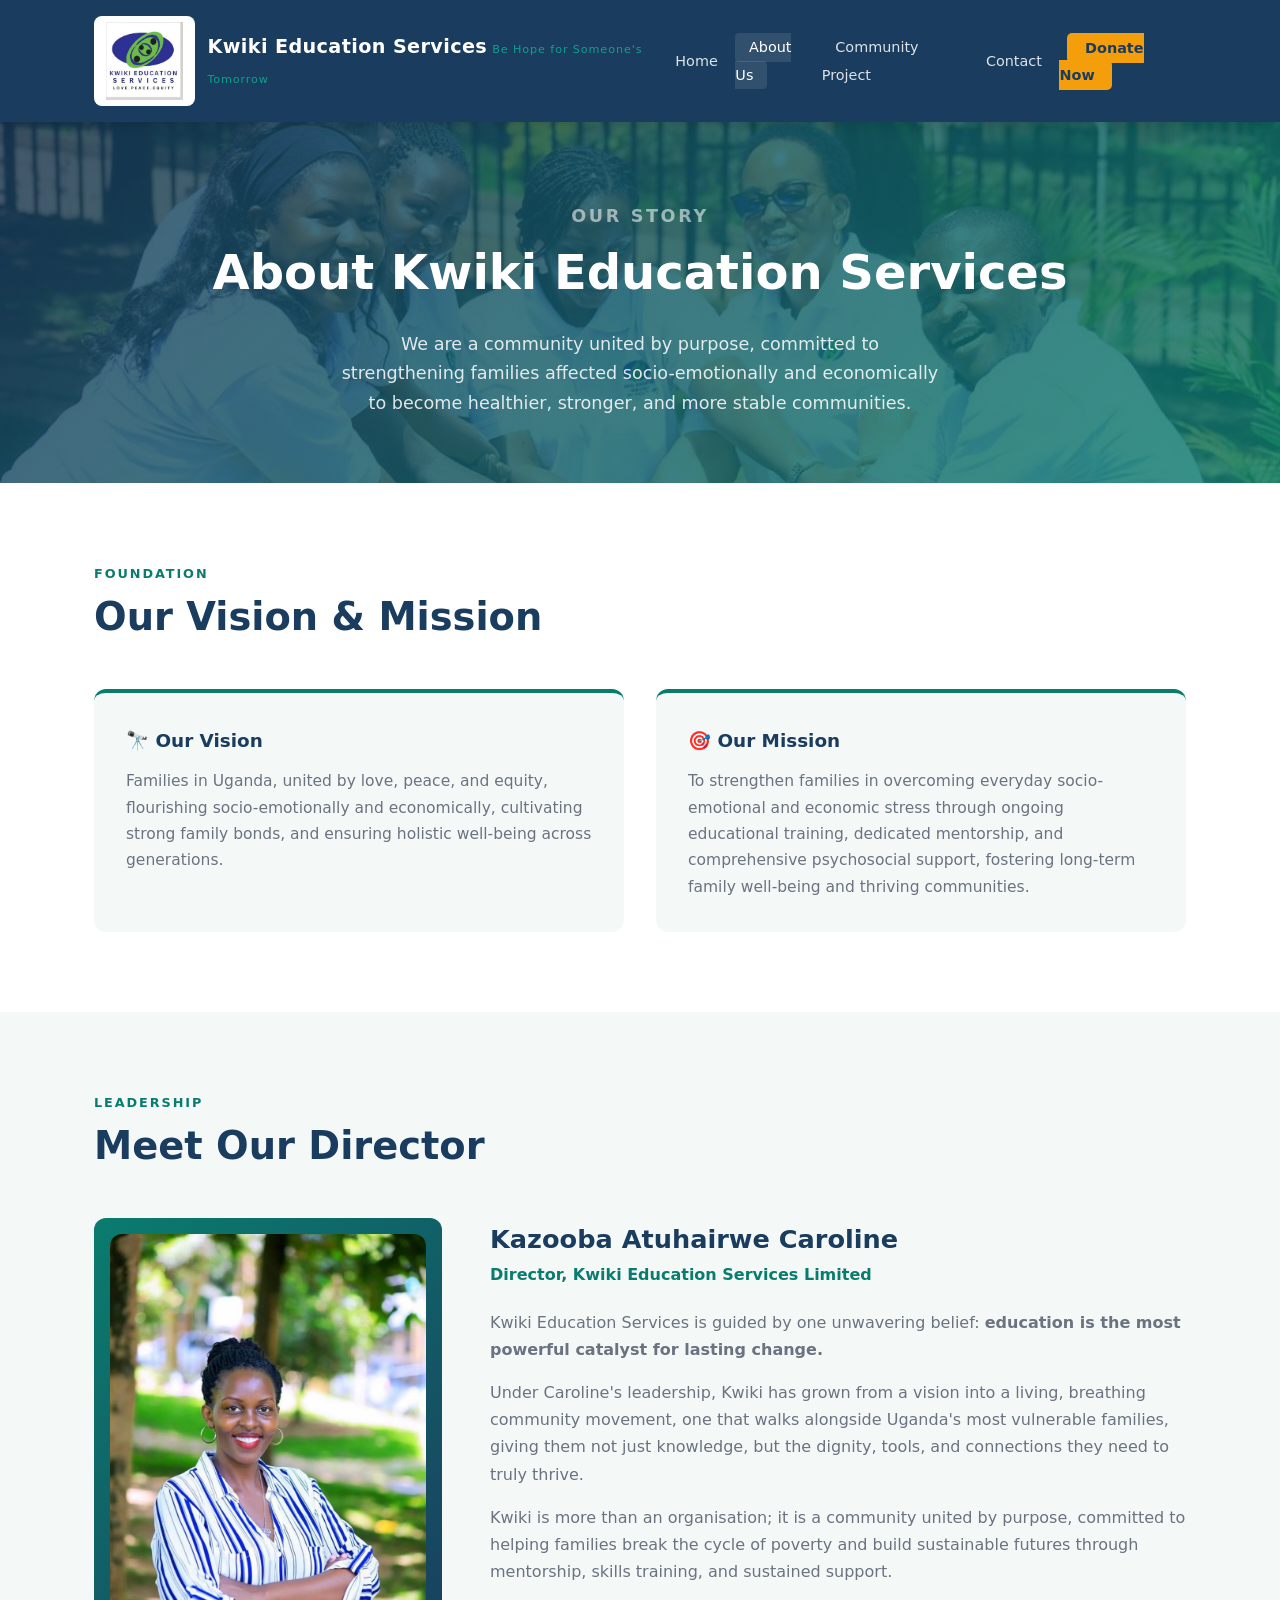
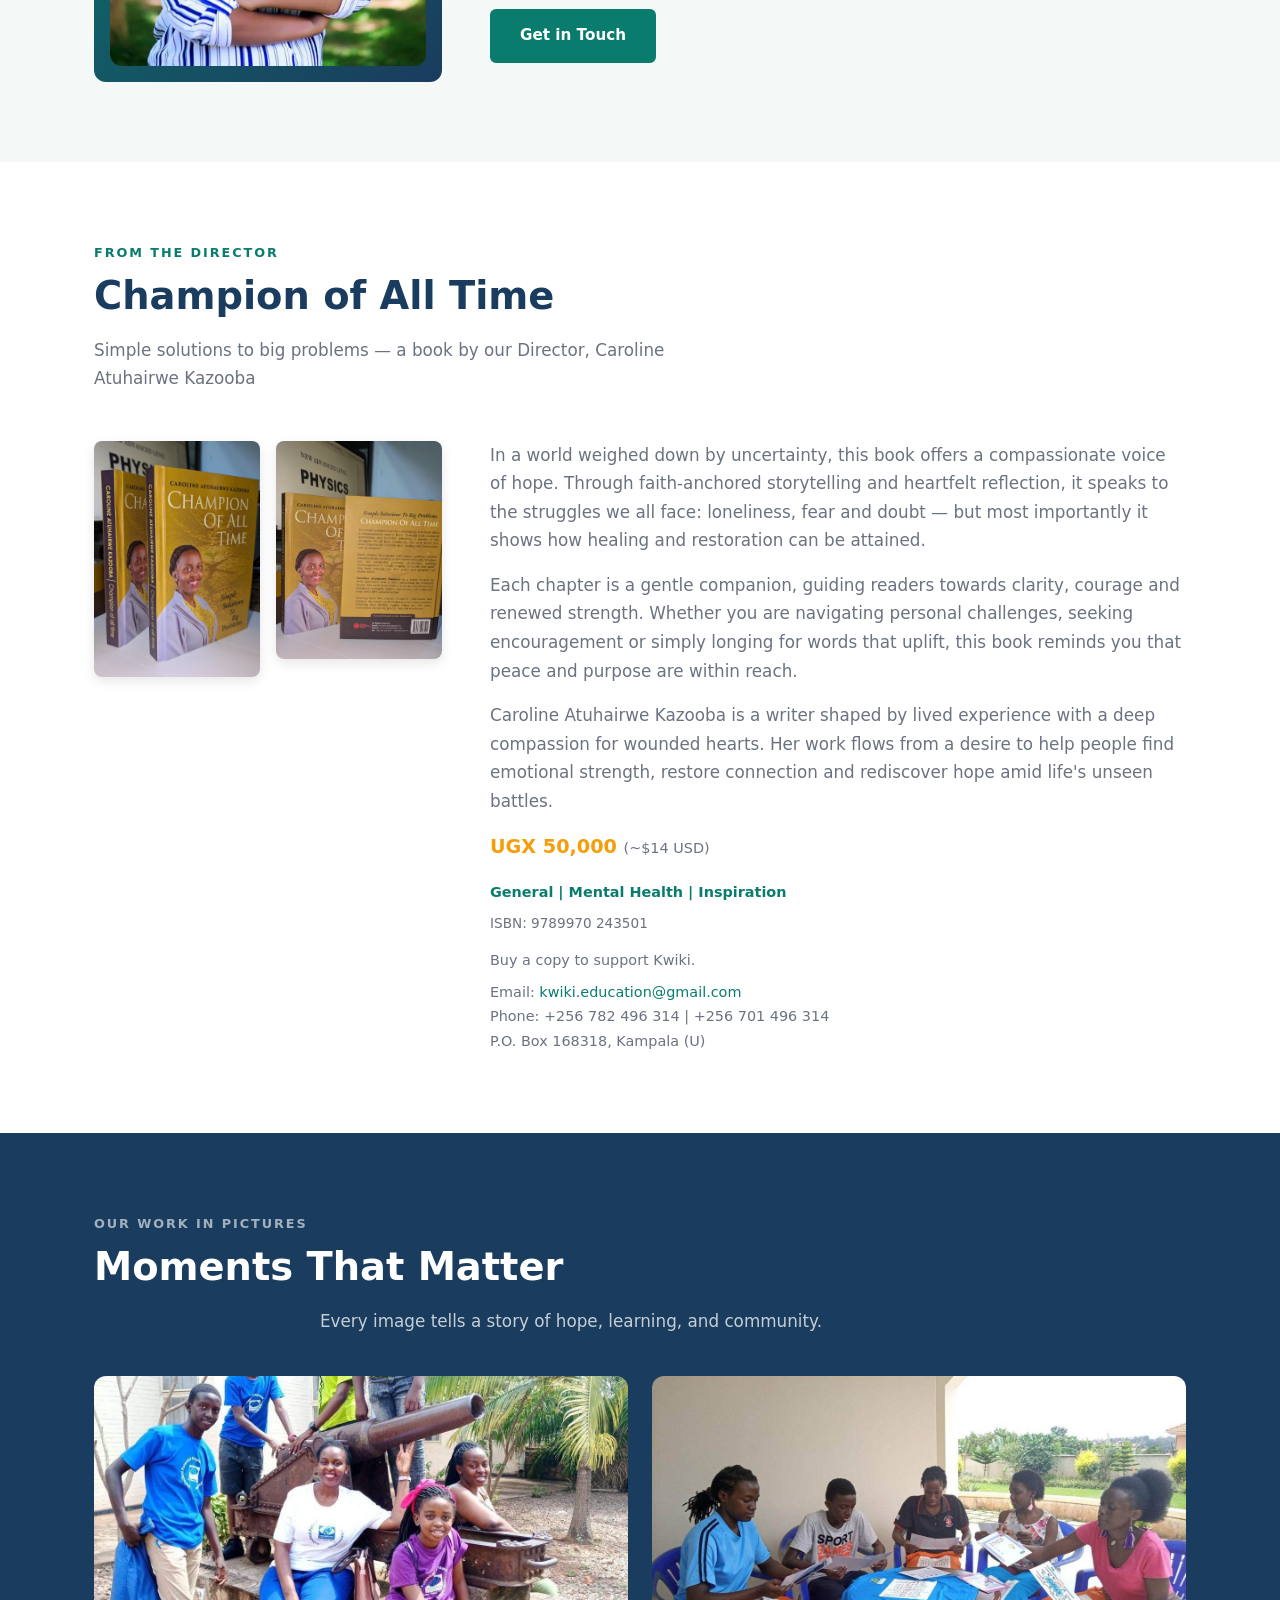
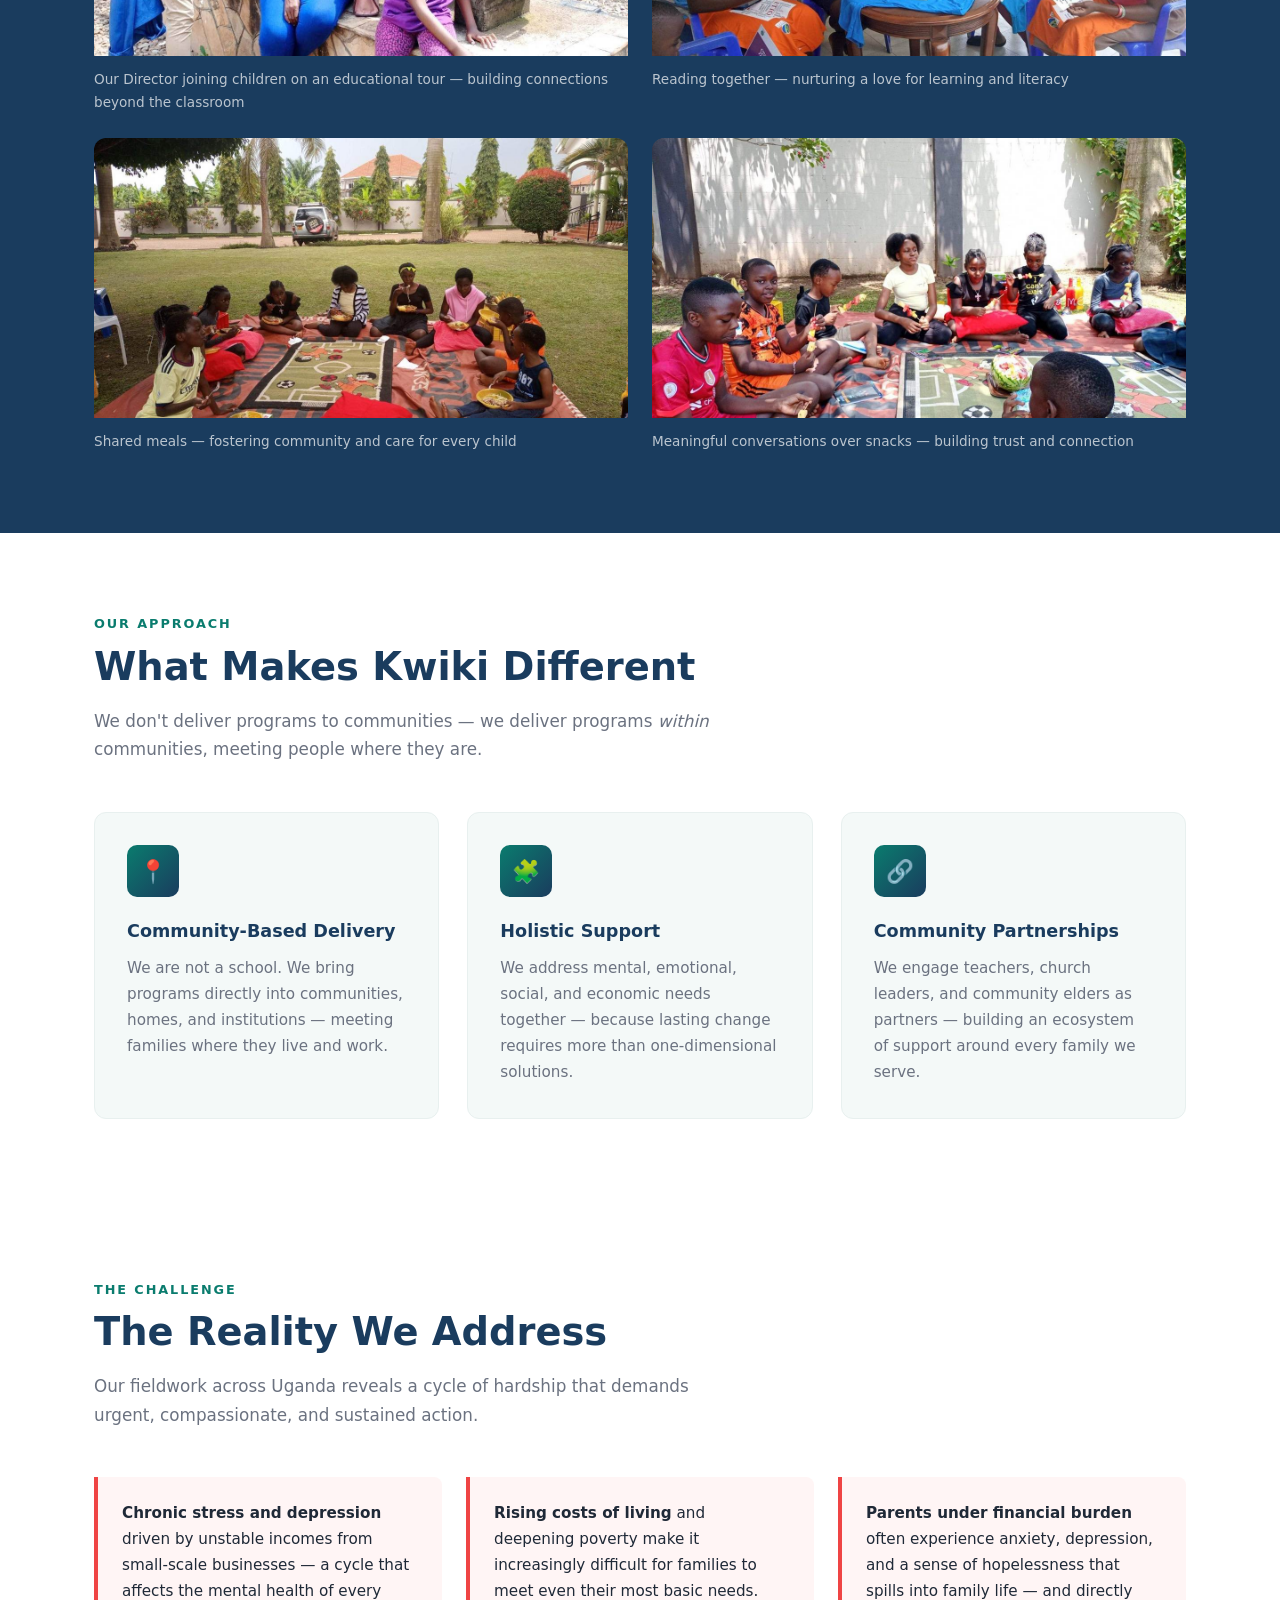
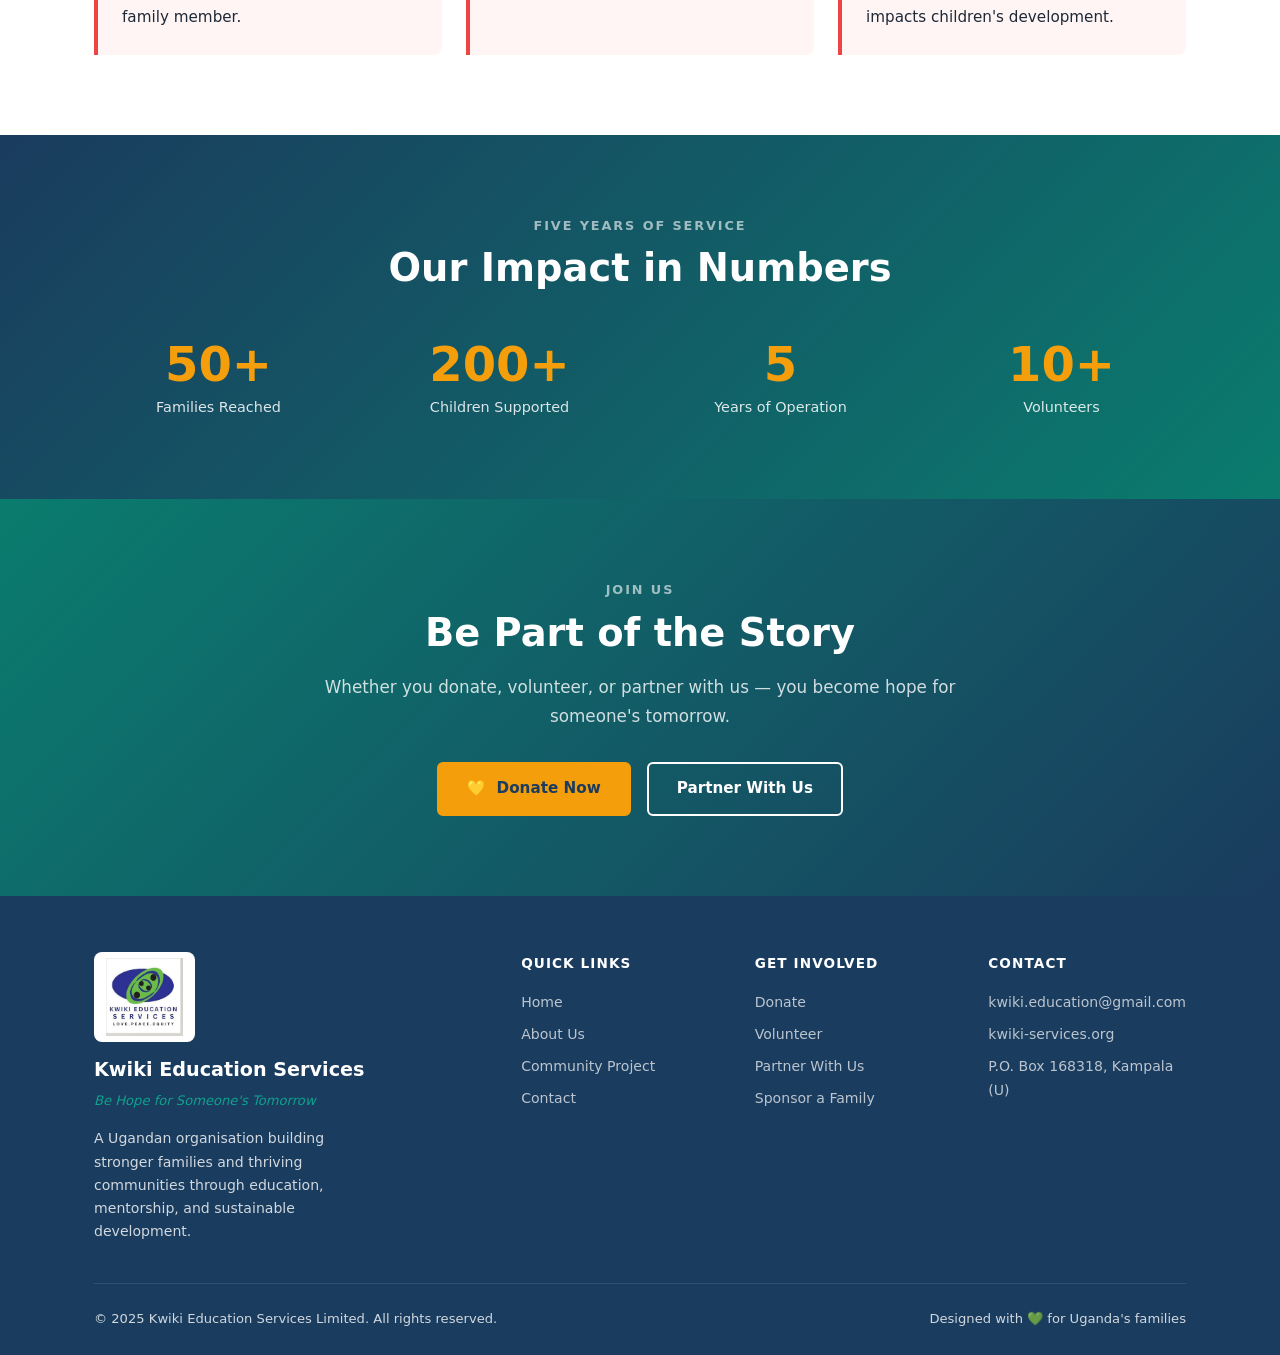
==== about.html @ 3127cc80 "Add P.O. Box 168318, update book order format" ====
<!DOCTYPE html> <html lang="en"> <head> <meta charset="UTF-8" /> <meta name="viewport" content="width=device-width, initial-scale=1.0" /> <meta name="description" content="About Kwiki Education Services — our vision, mission, director's message, and the community problems we are solving in Uganda." /> <title>About Us | Kwiki Education Services</title><link rel="icon" href="logo1.jpeg" type="image/jpeg" /> <link rel="stylesheet" href="style.css?v=2" /> <meta property="og:title" content="About Us | Kwiki Education Services" />
<meta property="og:description" content="Learn about Kwiki Education Services - our vision, mission, director message, and the community problems we are solving in Uganda." />
<meta property="og:image" content="https://albert-mugarura.github.io/kwiki-education-website/logo1.jpeg" />
<meta property="og:image:width" content="434" />
<meta property="og:image:height" content="437" />
<meta property="og:type" content="website" />
<meta property="og:url" content="https://albert-mugarura.github.io/kwiki-education-website/about.html" />
<meta name="twitter:card" content="summary" />
<meta name="twitter:title" content="About Us | Kwiki Education Services" />
<meta name="twitter:description" content="Learn about Kwiki Education Services - our vision, mission, director message, and the community problems we are solving in Uganda." />
<meta name="twitter:image" content="https://albert-mugarura.github.io/kwiki-education-website/logo1.jpeg" /><script type="application/ld+json">{"@context":"https://schema.org","@type":"Organization","name":"Kwiki Education Services","url":"https://www.kwiki-services.org","logo":"https://albert-mugarura.github.io/kwiki-education-website/logo1.jpeg","description":"Strengthening families and communities in Uganda through mental health support, skills training, and financial literacy programs.","email":"kwiki.education@gmail.com","slogan":"Be Hope for Someone's Tomorrow","location":{"@type":"Place","address":{"@type":"PostalAddress","addressCountry":"UG"}}}</script><link rel="sitemap" type="application/xml" title="Sitemap" href="https://albert-mugarura.github.io/kwiki-education-website/sitemap.xml" /></head> <body> <nav class="navbar"> <div class="container"> <a href="index.html" class="nav-brand"> <img src="logo1.jpeg" alt="Kwiki Education Services" class="nav-logo" fetchpriority="high" /> <div> <span class="org-name">Kwiki Education Services</span> <span class="org-slogan">Be Hope for Someone's Tomorrow</span> </div> </a> <button class="nav-toggle" aria-label="Toggle menu" onclick="document.querySelector('.nav-links').classList.toggle('open')"> <span></span><span></span><span></span> </button> <ul class="nav-links"> <li><a href="index.html">Home</a></li> <li><a href="about.html" class="active">About Us</a></li> <li><a href="kampala.html">Community Project</a></li> <li><a href="contact.html">Contact</a></li> <li><a href="donations.html" class="btn-donate">Donate Now</a></li> </ul> </div> </nav> <section class="page-hero"> <div class="container"> <p class="section-label" style="color: rgba(255,255,255,0.65);">Our Story</p> <h1>About Kwiki Education Services</h1> <p>We are a community united by purpose, committed to strengthening families affected socio-emotionally and economically to become healthier, stronger, and more stable communities.</p> </div> </section> <section class="vision-mission"> <div class="container"> <p class="section-label">Foundation</p> <h2 class="section-title">Our Vision &amp; Mission</h2> <div class="vm-grid"> <div class="vm-card"> <h3>🔭 Our Vision</h3> <p>Families in Uganda, united by love, peace, and equity, flourishing socio-emotionally and economically, cultivating strong family bonds, and ensuring holistic well-being across generations.</p> </div> <div class="vm-card"> <h3>🎯 Our Mission</h3> <p>To strengthen families in overcoming everyday socio-emotional and economic stress through ongoing educational training, dedicated mentorship, and comprehensive psychosocial support, fostering long-term family well-being and thriving communities.</p> </div> </div> </div> </section> <section class="director-section"> <div class="container"> <p class="section-label">Leadership</p> <h2 class="section-title">Meet Our Director</h2> <div class="director-content"> <div class="director-photo"> <img loading="lazy" src="director.jpeg" alt="Kazooba Atuhairwe Caroline, Director" style="width:100%; height:100%; object-fit:cover; border-radius:12px;" /> </div> <div class="director-info"> <h3>Kazooba Atuhairwe Caroline</h3> <p class="title">Director, Kwiki Education Services Limited</p> <p>Kwiki Education Services is guided by one unwavering belief: <strong>education is the most powerful catalyst for lasting change.</strong></p> <p>Under Caroline's leadership, Kwiki has grown from a vision into a living, breathing community movement, one that walks alongside Uganda's most vulnerable families, giving them not just knowledge, but the dignity, tools, and connections they need to truly thrive.</p> <p>Kwiki is more than an organisation; it is a community united by purpose, committed to helping families break the cycle of poverty and build sustainable futures through mentorship, skills training, and sustained support.</p> <a href="contact.html" class="btn btn-teal" style="margin-top: 0.5rem;">Get in Touch</a> </div> </div> </div> </section> <section style="background: var(--white); padding: 5rem 0;"> <div class="container"> <p class="section-label">From the Director</p> <h2 class="section-title">Champion of All Time</h2> <p class="section-subtitle">Simple solutions to big problems — a book by our Director, Caroline Atuhairwe Kazooba</p> <div class="book-content-grid"> <div class="book-covers-grid"> <img src="book1.jpeg" alt="Champion of All Time - Front Cover" style="width:100%; border-radius:8px; box-shadow:0 4px 12px rgba(0,0,0,0.1);" /> <img src="book2.jpeg" alt="Champion of All Time - Back Cover" style="width:100%; border-radius:8px; box-shadow:0 4px 12px rgba(0,0,0,0.1);" /> </div> <div> <p style="font-size:1.05rem; color:var(--gray); margin-bottom:1rem;">In a world weighed down by uncertainty, this book offers a compassionate voice of hope. Through faith-anchored storytelling and heartfelt reflection, it speaks to the struggles we all face: loneliness, fear and doubt — but most importantly it shows how healing and restoration can be attained.</p> <p style="font-size:1.05rem; color:var(--gray); margin-bottom:1rem;">Each chapter is a gentle companion, guiding readers towards clarity, courage and renewed strength. Whether you are navigating personal challenges, seeking encouragement or simply longing for words that uplift, this book reminds you that peace and purpose are within reach.</p> <p style="font-size:1.05rem; color:var(--gray); margin-bottom:1rem;">Caroline Atuhairwe Kazooba is a writer shaped by lived experience with a deep compassion for wounded hearts. Her work flows from a desire to help people find emotional strength, restore connection and rediscover hope amid life's unseen battles.</p> <p style="font-size:1.2rem; font-weight:900; color:var(--accent); margin:1rem 0;">UGX 50,000 <span style="font-size:0.9rem; font-weight:400; color:var(--gray);">(~$14 USD)</span></p> <p style="font-size:0.9rem; color:var(--teal); font-weight:600;">General | Mental Health | Inspiration</p> <p style="font-size:0.85rem; color:var(--gray); margin-top:0.5rem;">ISBN: 9789970 243501</p> <p style="font-size:0.9rem; color:var(--gray); margin-top:0.75rem;">Buy a copy to support Kwiki.</p> <div style="margin-top:0.5rem; font-size:0.9rem; color:var(--gray);"> <p>Email: <a href="mailto:kwiki.education@gmail.com" style="color:var(--teal);">kwiki.education@gmail.com</a></p> <p>Phone: +256 782 496 314 | +256 701 496 314</p> <p>P.O. Box 168318, Kampala (U)</p> </div> </div> </div> </div> </section> <section class="impact" style="background: var(--navy);"> <div class="container"> <p class="section-label" style="color: rgba(255,255,255,0.6);">Our Work in Pictures</p> <h2 class="section-title" style="color: var(--white);">Moments That Matter</h2> <p class="section-subtitle" style="color: rgba(255,255,255,0.75); margin: 0 auto 2.5rem;">Every image tells a story of hope, learning, and community.</p> <div style="display: grid; grid-template-columns: 1fr 1fr; gap: 1.5rem;"> <div style="border-radius: 12px; overflow: hidden;"> <img loading="lazy" src="tour.jpeg" alt="Director with children on tour" style="width:100%; height:280px; object-fit:cover; display:block;" /> <p style="color: rgba(255,255,255,0.7); font-size:0.85rem; padding: 0.75rem 0 0;">Our Director joining children on an educational tour — building connections beyond the classroom</p> </div> <div style="border-radius: 12px; overflow: hidden;"> <img loading="lazy" src="sitcircle.jpeg" alt="Staff reading books with children" style="width:100%; height:280px; object-fit:cover; display:block;" /> <p style="color: rgba(255,255,255,0.7); font-size:0.85rem; padding: 0.75rem 0 0;">Reading together — nurturing a love for learning and literacy</p> </div> </div> <div style="display: grid; grid-template-columns: 1fr 1fr; gap: 1.5rem; margin-top: 1.5rem;"> <div style="border-radius: 12px; overflow: hidden;"> <img loading="lazy" src="circleat.jpeg" alt="Children eating lunch in a circle" style="width:100%; height:280px; object-fit:cover; display:block;" /> <p style="color: rgba(255,255,255,0.7); font-size:0.85rem; padding: 0.75rem 0 0;">Shared meals — fostering community and care for every child</p> </div> <div style="border-radius: 12px; overflow: hidden;"> <img loading="lazy" src="circleat2.jpeg" alt="Children having snacks and talking" style="width:100%; height:280px; object-fit:cover; display:block;" /> <p style="color: rgba(255,255,255,0.7); font-size:0.85rem; padding: 0.75rem 0 0;">Meaningful conversations over snacks — building trust and connection</p> </div> </div> </div> </section> <section style="background: var(--white); padding: 5rem 0;"> <div class="container"> <p class="section-label">Our Approach</p> <h2 class="section-title">What Makes Kwiki Different</h2> <p class="section-subtitle">We don't deliver programs to communities — we deliver programs <em>within</em> communities, meeting people where they are.</p> <div class="services-grid" style="margin-top: 3rem;"> <div class="service-card"> <div class="service-icon">📍</div> <h3>Community-Based Delivery</h3> <p>We are not a school. We bring programs directly into communities, homes, and institutions — meeting families where they live and work.</p> </div> <div class="service-card"> <div class="service-icon">🧩</div> <h3>Holistic Support</h3> <p>We address mental, emotional, social, and economic needs together — because lasting change requires more than one-dimensional solutions.</p> </div> <div class="service-card"> <div class="service-icon">🔗</div> <h3>Community Partnerships</h3> <p>We engage teachers, church leaders, and community elders as partners — building an ecosystem of support around every family we serve.</p> </div> </div> </div> </section> <section class="problem-statement"> <div class="container"> <p class="section-label">The Challenge</p> <h2 class="section-title">The Reality We Address</h2> <p class="section-subtitle">Our fieldwork across Uganda reveals a cycle of hardship that demands urgent, compassionate, and sustained action.</p> <div class="problem-list"> <div class="problem-item"> <p><strong>Chronic stress and depression</strong> driven by unstable incomes from small-scale businesses — a cycle that affects the mental health of every family member.</p> </div> <div class="problem-item"> <p><strong>Rising costs of living</strong> and deepening poverty make it increasingly difficult for families to meet even their most basic needs.</p> </div> <div class="problem-item"> <p><strong>Parents under financial burden</strong> often experience anxiety, depression, and a sense of hopelessness that spills into family life — and directly impacts children's development.</p> </div> </div> </div> </section> <section class="impact"> <div class="container text-center"> <p class="section-label" style="color: rgba(255,255,255,0.6);">Five Years of Service</p> <h2 class="section-title" style="color: var(--white);">Our Impact in Numbers</h2> <div class="impact-grid"> <div class="impact-item"><strong>50+</strong><p>Families Reached</p></div> <div class="impact-item"><strong>200+</strong><p>Children Supported</p></div> <div class="impact-item"><strong>5</strong><p>Years of Operation</p></div> <div class="impact-item"><strong>10+</strong><p>Volunteers</p></div> </div> </div> </section> <section class="donate-cta"> <div class="container"> <p class="section-label" style="color: rgba(255,255,255,0.6);">Join Us</p> <h2 class="section-title">Be Part of the Story</h2> <p class="section-subtitle">Whether you donate, volunteer, or partner with us — you become hope for someone's tomorrow.</p> <div class="donate-options"> <a href="donations.html" class="btn btn-primary">💛 &nbsp;Donate Now</a> <a href="contact.html" class="btn btn-secondary">Partner With Us</a> </div> </div> </section> <footer class="footer"> <div class="container"> <div class="footer-grid"> <div class="footer-brand"> <img loading="lazy" src="logo1.jpeg" alt="Kwiki Education Services" class="footer-logo" /> <p class="org-name">Kwiki Education Services</p> <p class="slogan">Be Hope for Someone's Tomorrow</p> <p>A Ugandan organisation building stronger families and thriving communities through education, mentorship, and sustainable development.</p> </div> <div class="footer-col"> <h4>Quick Links</h4> <a href="index.html">Home</a> <a href="about.html">About Us</a> <a href="kampala.html">Community Project</a> <a href="contact.html">Contact</a> </div> <div class="footer-col"> <h4>Get Involved</h4> <a href="donations.html">Donate</a> <a href="contact.html">Volunteer</a> <a href="contact.html">Partner With Us</a> <a href="contact.html">Sponsor a Family</a> </div> <div class="footer-col"> <h4>Contact</h4> <a href="mailto:kwiki.education@gmail.com">kwiki.education@gmail.com</a> <a href="https://www.kwiki-services.org" target="_blank">kwiki-services.org</a> <a href="#">P.O. Box 168318, Kampala (U)</a> </div> </div> <div class="footer-bottom"> <span>© 2025 Kwiki Education Services Limited. All rights reserved.</span> <span>Designed with 💚 for Uganda's families</span> </div> </div> </footer> </body> </html>
---- style.css ----
*,*::before,*::after{box-sizing:border-box;margin:0;padding:0}:root{--navy:#1a3c5e;--teal:#0a7c6e;--teal-light:#0fa08e;--white:#ffffff;--off-white:#f4f9f8;--gray:#6b7280;--light-gray:#e8f0ef;--accent:#f59e0b;--text:#1f2937}html{scroll-behavior:smooth}body{font-family:'Segoe UI',system-ui,sans-serif;color:var(--text);line-height:1.7;background:var(--white)}img{max-width:100%;display:block}a{text-decoration:none;color:inherit}ul{list-style:none}.container{max-width:1140px;margin:0 auto;padding:0 1.5rem}section{padding:5rem 0}.section-label{font-size:0.8rem;font-weight:700;letter-spacing:0.15em;text-transform:uppercase;color:var(--teal);margin-bottom:0.5rem}.section-title{font-size:clamp(1.75rem,3vw,2.5rem);font-weight:800;color:var(--navy);line-height:1.25;margin-bottom:1rem}.section-subtitle{font-size:1.05rem;color:var(--gray);max-width:640px}.text-center{text-align:center}.text-center .section-subtitle{margin:0 auto}.btn{display:inline-block;padding:0.75rem 1.75rem;border-radius:6px;font-weight:600;font-size:0.95rem;transition:all 0.2s ease;cursor:pointer;border:2px solid transparent}.btn-primary{background:var(--accent);color:var(--navy);border-color:var(--accent)}.btn-primary:hover{background:#d97706;border-color:#d97706}.btn-secondary{background:transparent;color:var(--white);border-color:var(--white)}.btn-secondary:hover{background:var(--white);color:var(--navy)}.btn-teal{background:var(--teal);color:var(--white);border-color:var(--teal)}.btn-teal:hover{background:var(--teal-light);border-color:var(--teal-light)}.btn-outline-navy{background:transparent;color:var(--navy);border-color:var(--navy)}.btn-outline-navy:hover{background:var(--navy);color:var(--white)}.navbar{position:sticky;top:0;z-index:1000;background:var(--navy);box-shadow:0 2px 12px rgba(0,0,0,0.15)}.navbar .container{display:flex;align-items:center;justify-content:space-between;padding-top:1rem;padding-bottom:1rem}.nav-brand{display:flex;align-items:center;gap:0.75rem;flex-direction:row}.nav-logo{height:90px;width:auto;object-fit:contain;flex-shrink:0;background-color:#ffffff !important;border-radius:8px;padding:6px 12px;display:block}.footer-logo{height:90px;width:auto;object-fit:contain;margin-bottom:0.75rem;background-color:#ffffff !important;border-radius:8px;padding:6px 12px;display:block}@media (max-width:768px){.nav-logo{height:55px;padding:4px 8px}.footer-logo{height:55px;padding:4px 8px}}.nav-brand .org-name{font-size:1.2rem;font-weight:800;color:var(--white);letter-spacing:0.02em}.nav-brand .org-slogan{font-size:0.7rem;color:var(--teal-light);letter-spacing:0.08em}.nav-links{display:flex;align-items:center;gap:0.25rem}.nav-links a{color:rgba(255,255,255,0.85);font-size:0.9rem;font-weight:500;padding:0.4rem 0.85rem;border-radius:4px;transition:all 0.2s}.nav-links a:hover,.nav-links a.active{color:var(--white);background:rgba(255,255,255,0.1)}.nav-links .btn-donate{background:var(--accent);color:var(--navy);font-weight:700;padding:0.45rem 1.1rem;border-radius:5px;margin-left:0.5rem}.nav-links .btn-donate:hover{background:#d97706}.nav-toggle{display:none;flex-direction:column;gap:5px;background:none;border:none;cursor:pointer;padding:4px}.nav-toggle span{display:block;width:24px;height:2px;background:var(--white);border-radius:2px;transition:all 0.3s}.hero{background:linear-gradient(135deg,rgba(26,60,94,0.85) 0%,rgba(15,76,117,0.8) 40%,rgba(10,124,110,0.85) 100%),url('teamjoinhands.jpeg') center/cover no-repeat;color:var(--white);padding:6rem 0 5rem;position:relative;overflow:hidden}.hero::before{content:'';position:absolute;inset:0;background:url("data:image/svg+xml,%3Csvg width='60' height='60' viewBox='0 0 60 60' xmlns='http://www.w3.org/2000/svg'%3E%3Cg fill='none' fill-rule='evenodd'%3E%3Cg fill='%23ffffff' fill-opacity='0.03'%3E%3Cpath d='M36 34v-4h-2v4h-4v2h4v4h2v-4h4v-2h-4zm0-30V0h-2v4h-4v2h4v4h2V6h4V4h-4zM6 34v-4H4v4H0v2h4v4h2v-4h4v-2H6zM6 4V0H4v4H0v2h4v4h2V6h4V4H6z'/%3E%3C/g%3E%3C/g%3E%3C/svg%3E")}.hero .container{position:relative}.hero-badge{display:inline-block;background:rgba(255,255,255,0.15);color:rgba(255,255,255,0.9);font-size:0.78rem;font-weight:600;letter-spacing:0.12em;text-transform:uppercase;padding:0.35rem 1rem;border-radius:20px;margin-bottom:1.5rem;border:1px solid rgba(255,255,255,0.2)}.hero h1{font-size:clamp(2.2rem,5vw,3.75rem);font-weight:900;line-height:1.15;margin-bottom:1.25rem;max-width:750px}.hero h1 span{color:var(--accent)}.hero p{font-size:1.15rem;opacity:0.88;max-width:580px;margin-bottom:2.25rem}.hero-cta{display:flex;gap:1rem;flex-wrap:wrap}.hero-stats{display:flex;gap:2.5rem;margin-top:3.5rem;padding-top:2.5rem;border-top:1px solid rgba(255,255,255,0.15);flex-wrap:wrap}.hero-stat strong{display:block;font-size:2rem;font-weight:900;color:var(--accent)}.hero-stat span{font-size:0.85rem;opacity:0.8}.services{background:var(--white)}.services-grid{display:grid;grid-template-columns:repeat(auto-fit,minmax(280px,1fr));gap:1.75rem;margin-top:3rem}.service-card{background:var(--off-white);border-radius:12px;padding:2rem;border:1px solid var(--light-gray);transition:transform 0.2s,box-shadow 0.2s}.service-card:hover{transform:translateY(-4px);box-shadow:0 12px 30px rgba(10,124,110,0.12)}.service-icon{width:52px;height:52px;background:linear-gradient(135deg,var(--teal),var(--navy));border-radius:10px;display:flex;align-items:center;justify-content:center;margin-bottom:1.25rem;font-size:1.4rem}.service-card h3{font-size:1.1rem;font-weight:700;color:var(--navy);margin-bottom:0.6rem}.service-card p{font-size:0.95rem;color:var(--gray)}.impact{background:linear-gradient(135deg,var(--navy),var(--teal));color:var(--white)}.impact-grid{display:grid;grid-template-columns:repeat(auto-fit,minmax(180px,1fr));gap:2rem;margin-top:3rem;text-align:center}.impact-item strong{display:block;font-size:3rem;font-weight:900;color:var(--accent);line-height:1}.impact-item p{font-size:0.9rem;opacity:0.85;margin-top:0.4rem}.programs{background:var(--off-white)}.programs-grid{display:grid;grid-template-columns:repeat(auto-fit,minmax(300px,1fr));gap:1.5rem;margin-top:3rem}.program-card{background:var(--white);border-radius:12px;padding:1.75rem;border-left:4px solid var(--teal);box-shadow:0 2px 8px rgba(0,0,0,0.06);transition:box-shadow 0.2s}.program-card:hover{box-shadow:0 8px 24px rgba(10,124,110,0.12)}.program-card h3{font-size:1rem;font-weight:700;color:var(--navy);margin-bottom:0.5rem}.program-card p{font-size:0.92rem;color:var(--gray)}.testimonials{background:var(--white)}.testimonials-grid{display:grid;grid-template-columns:repeat(auto-fit,minmax(280px,1fr));gap:1.5rem;margin-top:3rem}.testimonial-card{background:var(--off-white);border-radius:12px;padding:1.75rem;border:1px solid var(--light-gray);position:relative}.testimonial-card::before{content:'\201C';position:absolute;top:1rem;right:1.5rem;font-size:4rem;color:var(--teal);opacity:0.15;font-family:Georgia,serif;line-height:1}.testimonial-card p{font-size:0.97rem;color:var(--text);font-style:italic;margin-bottom:1.25rem}.testimonial-author strong{display:block;font-size:0.9rem;font-weight:700;color:var(--navy)}.testimonial-author span{font-size:0.8rem;color:var(--teal)}.donate-cta{background:linear-gradient(135deg,var(--teal) 0%,var(--navy) 100%);color:var(--white);text-align:center;padding:5rem 0}.donate-cta .section-title{color:var(--white)}.donate-cta .section-subtitle{color:rgba(255,255,255,0.8);margin:0 auto 2rem}.donate-options{display:flex;gap:1rem;justify-content:center;flex-wrap:wrap;margin-top:2rem}.page-hero{background:linear-gradient(135deg,rgba(26,60,94,0.82) 0%,rgba(10,124,110,0.82) 100%),url('teamjoinhands.jpeg') center/cover no-repeat;color:var(--white);padding:4rem 0;text-align:center}.page-hero h1{font-size:clamp(2rem,4vw,3rem);font-weight:900}.page-hero p{font-size:1.1rem;opacity:0.85;max-width:600px;margin:1rem auto 0}.vision-mission{background:var(--white)}.vm-grid{display:grid;grid-template-columns:1fr 1fr;gap:2rem;margin-top:3rem}.vm-card{background:var(--off-white);border-radius:12px;padding:2rem;border-top:4px solid var(--teal)}.vm-card h3{font-size:1.15rem;font-weight:700;color:var(--navy);margin-bottom:0.75rem}.vm-card p{color:var(--gray);font-size:0.97rem}.director-section{background:var(--off-white)}.director-content{display:grid;grid-template-columns:1fr 2fr;gap:3rem;align-items:start;margin-top:3rem}.director-photo{background:linear-gradient(135deg,var(--teal),var(--navy));border-radius:12px;aspect-ratio:3/4;display:flex;align-items:center;justify-content:center;color:rgba(255,255,255,0.5);font-size:0.85rem;text-align:center;padding:1rem}.director-info h3{font-size:1.6rem;font-weight:800;color:var(--navy)}.director-info .title{color:var(--teal);font-weight:600;margin-bottom:1.25rem}.director-info p{color:var(--gray);margin-bottom:1rem}.problem-statement{background:var(--white)}.problem-list{display:grid;grid-template-columns:repeat(auto-fit,minmax(280px,1fr));gap:1.5rem;margin-top:3rem}.problem-item{background:#fff5f5;border-left:4px solid #ef4444;padding:1.5rem;border-radius:0 8px 8px 0}.problem-item p{font-size:0.95rem;color:var(--text)}.kampala-intro{background:var(--white)}.kampala-grid{display:grid;grid-template-columns:repeat(auto-fit,minmax(300px,1fr));gap:1.75rem;margin-top:3rem}.kampala-card{background:var(--off-white);border-radius:12px;padding:2rem;border:1px solid var(--light-gray)}.kampala-card .card-icon{width:48px;height:48px;border-radius:10px;background:linear-gradient(135deg,var(--teal),var(--navy));display:flex;align-items:center;justify-content:center;font-size:1.3rem;margin-bottom:1rem}.kampala-card h3{font-size:1.05rem;font-weight:700;color:var(--navy);margin-bottom:0.6rem}.kampala-card p{font-size:0.93rem;color:var(--gray)}.contact-section{background:var(--white)}.contact-grid{display:grid;grid-template-columns:1fr 1.5fr;gap:3rem;margin-top:3rem}.contact-info h3{font-size:1.2rem;font-weight:700;color:var(--navy);margin-bottom:1.5rem}.contact-item{display:flex;gap:1rem;margin-bottom:1.25rem;align-items:flex-start}.contact-item .icon{width:40px;height:40px;background:var(--teal);border-radius:8px;display:flex;align-items:center;justify-content:center;color:white;font-size:1rem;flex-shrink:0}.contact-item div strong{display:block;font-size:0.85rem;font-weight:700;color:var(--navy)}.contact-item div span{font-size:0.9rem;color:var(--gray)}.contact-form{background:var(--off-white);padding:2rem;border-radius:12px}.form-group{margin-bottom:1.25rem}.form-group label{display:block;font-size:0.85rem;font-weight:600;color:var(--navy);margin-bottom:0.4rem}.form-group input,.form-group textarea,.form-group select{width:100%;padding:0.7rem 1rem;border:1.5px solid var(--light-gray);border-radius:6px;font-size:0.95rem;font-family:inherit;background:var(--white);color:var(--text);transition:border-color 0.2s}.form-group input:focus,.form-group textarea:focus,.form-group select:focus{outline:none;border-color:var(--teal)}.form-group textarea{resize:vertical;min-height:130px}.form-row{display:grid;grid-template-columns:1fr 1fr;gap:1rem}.donations-section{background:var(--white)}.donation-intro{max-width:700px;margin:0 auto 3rem;text-align:center}.donation-tiers{display:grid;grid-template-columns:repeat(auto-fit,minmax(240px,1fr));gap:1.5rem;margin-bottom:3rem}.tier-card{background:var(--off-white);border-radius:12px;padding:2rem;text-align:center;border:2px solid var(--light-gray);transition:all 0.2s}.tier-card.featured{border-color:var(--teal);background:var(--white);box-shadow:0 8px 30px rgba(10,124,110,0.15);transform:translateY(-4px)}.tier-amount{font-size:2.2rem;font-weight:900;color:var(--teal);margin-bottom:0.25rem}.tier-label{font-size:0.8rem;font-weight:700;text-transform:uppercase;letter-spacing:0.1em;color:var(--gray);margin-bottom:1rem}.tier-impact{font-size:0.9rem;color:var(--text);margin-bottom:1.5rem}.why-donate{background:var(--off-white)}.why-grid{display:grid;grid-template-columns:repeat(auto-fit,minmax(240px,1fr));gap:1.5rem;margin-top:3rem}.why-item{text-align:center;padding:1.75rem}.why-item .why-icon{font-size:2.5rem;margin-bottom:1rem}.why-item h4{font-weight:700;color:var(--navy);margin-bottom:0.5rem}.why-item p{font-size:0.9rem;color:var(--gray)}.faq{background:var(--white)}.faq-list{margin-top:2.5rem;max-width:780px;margin-left:auto;margin-right:auto}.faq-item{border-bottom:1px solid var(--light-gray);padding:1.25rem 0}.faq-question{font-weight:700;color:var(--navy);margin-bottom:0.5rem;font-size:1rem}.faq-answer{font-size:0.95rem;color:var(--gray)}.testimonial-slideshow{position:relative;max-width:600px;margin:2.5rem auto 0}.testimonial-slides{position:relative}.testimonial-slide{display:none}.testimonial-slide.active{display:block}.testimonial-photo{width:80px;height:80px;border-radius:50%;object-fit:cover;margin:0 auto 1rem;display:block;border:3px solid var(--teal)}.t-btn{position:absolute;top:40%;transform:translateY(-50%);background:var(--teal);color:white;border:none;padding:0.5rem 0.85rem;font-size:1rem;cursor:pointer;border-radius:4px;transition:background 0.2s;z-index:10}.t-btn:hover{background:var(--navy)}.t-btn.t-prev{left:-2rem}.t-btn.t-next{right:-2rem}.t-dots{display:flex;justify-content:center;gap:0.5rem;margin-top:1.25rem}.t-dot{width:10px;height:10px;background:var(--light-gray);border-radius:50%;cursor:pointer;transition:background 0.2s}.t-dot.active{background:var(--teal)}@media (max-width:768px){.t-btn.t-prev{left:0}.t-btn.t-next{right:0}}.slideshow{position:relative;max-width:800px;margin:0 auto;border-radius:12px;overflow:hidden}.slides{position:relative}.slide{display:none}.slide.active{display:block}.slide img{width:100%;height:460px;object-fit:cover;border-radius:12px}.slide-caption{color:rgba(255,255,255,0.85);font-size:0.9rem;margin-top:0.75rem;font-style:italic}.slide-btn{position:absolute;top:45%;transform:translateY(-50%);background:rgba(0,0,0,0.45);color:white;border:none;padding:0.6rem 1rem;font-size:1.2rem;cursor:pointer;border-radius:4px;transition:background 0.2s;z-index:10}.slide-btn:hover{background:rgba(0,0,0,0.7)}.slide-btn.prev{left:10px}.slide-btn.next{right:10px}.slide-dots{display:flex;justify-content:center;gap:0.5rem;margin-top:1rem}.dot{width:10px;height:10px;background:rgba(255,255,255,0.35);border-radius:50%;cursor:pointer;transition:background 0.2s}.dot.active{background:var(--accent)}@media (max-width:768px){.slide img{height:260px}.impact-photos{grid-template-columns:1fr !important}}.footer{background:var(--navy);color:rgba(255,255,255,0.8);padding:3.5rem 0 1.5rem}.footer-grid{display:grid;grid-template-columns:2fr 1fr 1fr 1fr;gap:2.5rem;margin-bottom:2.5rem}.footer-brand .org-name{font-size:1.2rem;font-weight:800;color:var(--white);margin-bottom:0.25rem}.footer-brand .slogan{color:var(--teal-light);font-size:0.82rem;font-style:italic;margin-bottom:1rem}.footer-brand p{font-size:0.88rem;max-width:280px;line-height:1.65}.footer-col h4{font-size:0.85rem;font-weight:700;text-transform:uppercase;letter-spacing:0.08em;color:var(--white);margin-bottom:1rem}.footer-col a{display:block;font-size:0.88rem;color:rgba(255,255,255,0.7);margin-bottom:0.5rem;transition:color 0.2s}.footer-col a:hover{color:var(--teal-light)}.footer-bottom{border-top:1px solid rgba(255,255,255,0.1);padding-top:1.5rem;display:flex;justify-content:space-between;align-items:center;font-size:0.82rem;flex-wrap:wrap;gap:0.5rem}.footer-bottom a{color:var(--teal-light)}@media (max-width:768px){section{padding:3.5rem 0}.nav-links{display:none;flex-direction:column;position:absolute;top:100%;left:0;right:0;background:var(--navy);padding:1rem 1.5rem;gap:0.25rem}.nav-links.open{display:flex}.nav-toggle{display:flex}.navbar .container{position:relative}.vm-grid{grid-template-columns:1fr}.director-content{grid-template-columns:1fr}.director-photo{aspect-ratio:auto;padding:0}.director-photo img{height:auto!important;object-fit:contain!important;border-radius:12px!important}.contact-grid{grid-template-columns:1fr}.footer-grid{grid-template-columns:1fr 1fr}.form-row{grid-template-columns:1fr}.hero-stats{gap:1.5rem}.donate-options{flex-direction:column;align-items:center}}@media (max-width:480px){.footer-grid{grid-template-columns:1fr}.hero-cta{flex-direction:column}}.book-covers-grid{display:grid;grid-template-columns:1fr 1fr;gap:1rem}.book-content-grid{display:grid;grid-template-columns:1fr 2fr;gap:3rem;align-items:start;margin-top:3rem}.book-featured-grid{display:grid;grid-template-columns:1fr 1fr;gap:3rem;align-items:center;margin-top:3rem}.modal-content-book{display:grid;grid-template-columns:1fr 1fr;gap:1.5rem}@media(max-width:768px){.book-content-grid,.book-featured-grid,.modal-content-book{grid-template-columns:1fr}.book-covers-grid{gap:0.75rem}}@media(max-width:480px){.book-covers-grid{grid-template-columns:1fr;max-width:240px;margin:0 auto}}
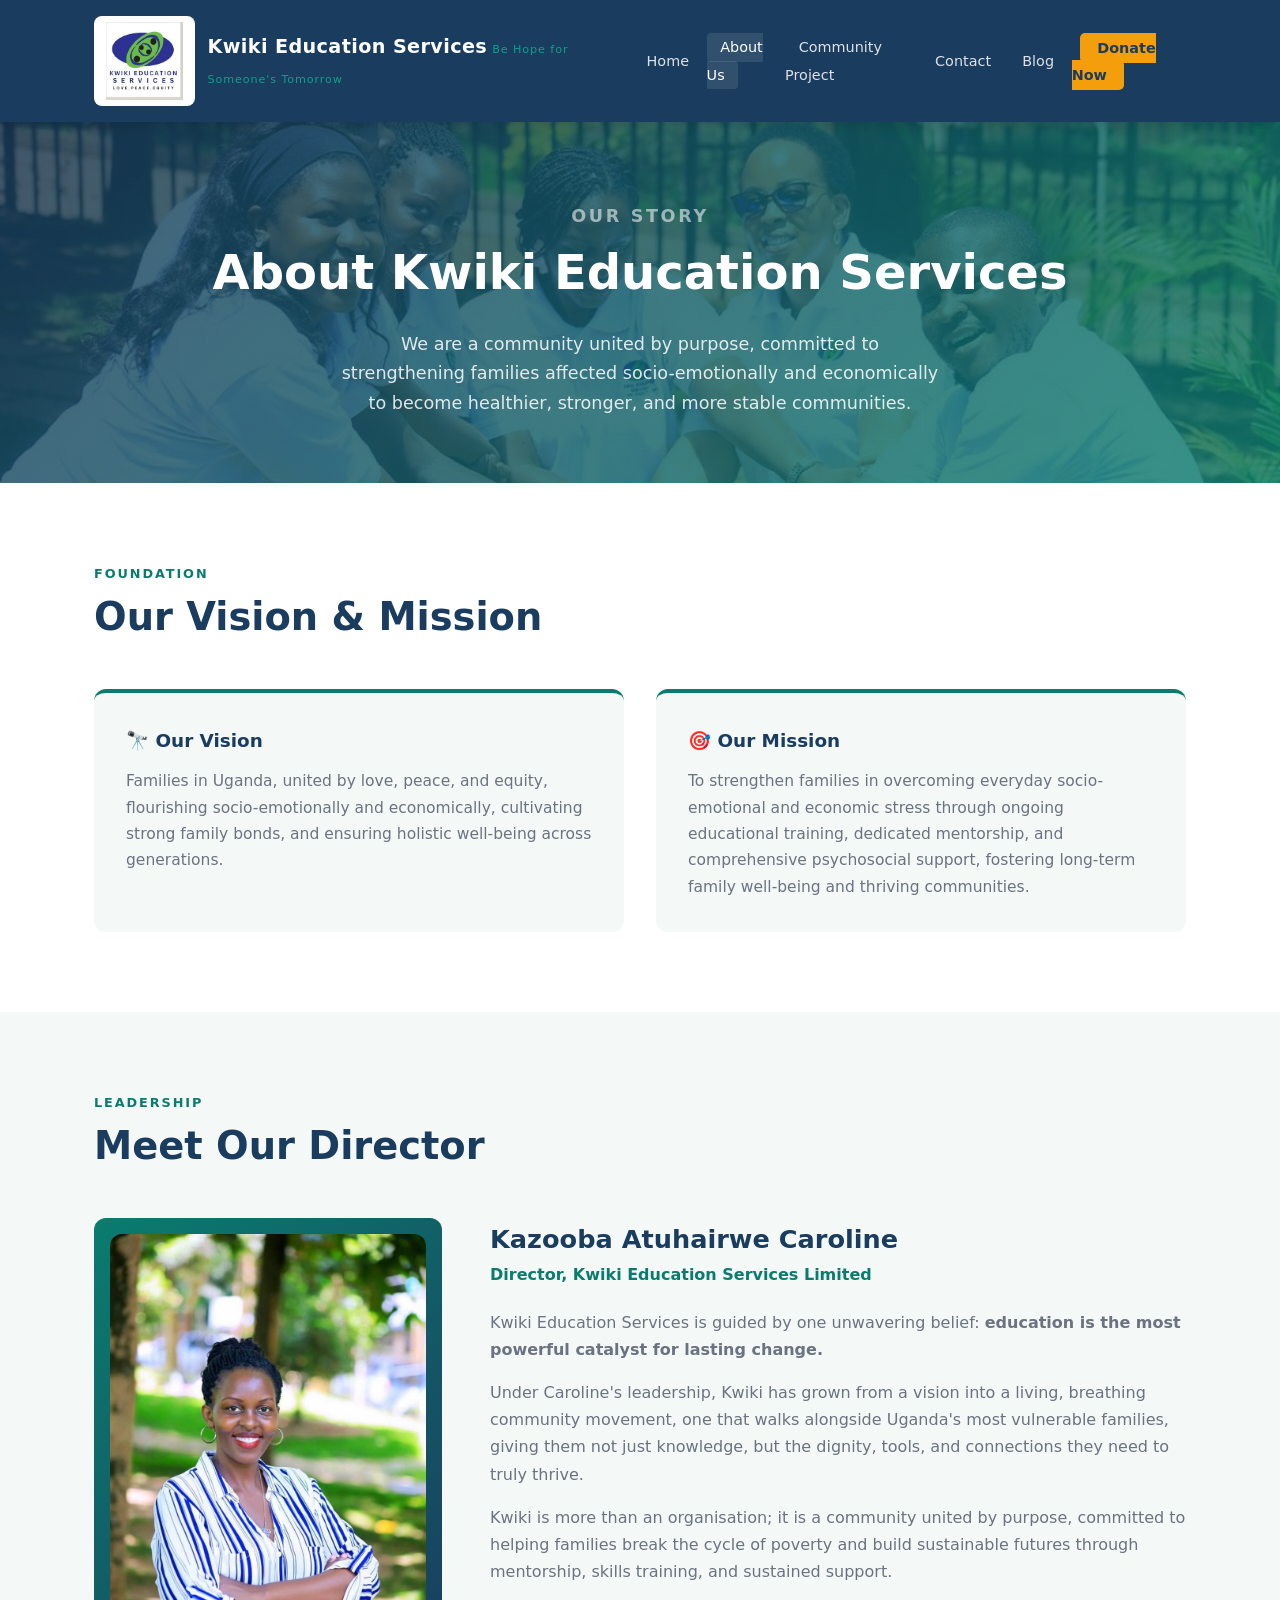
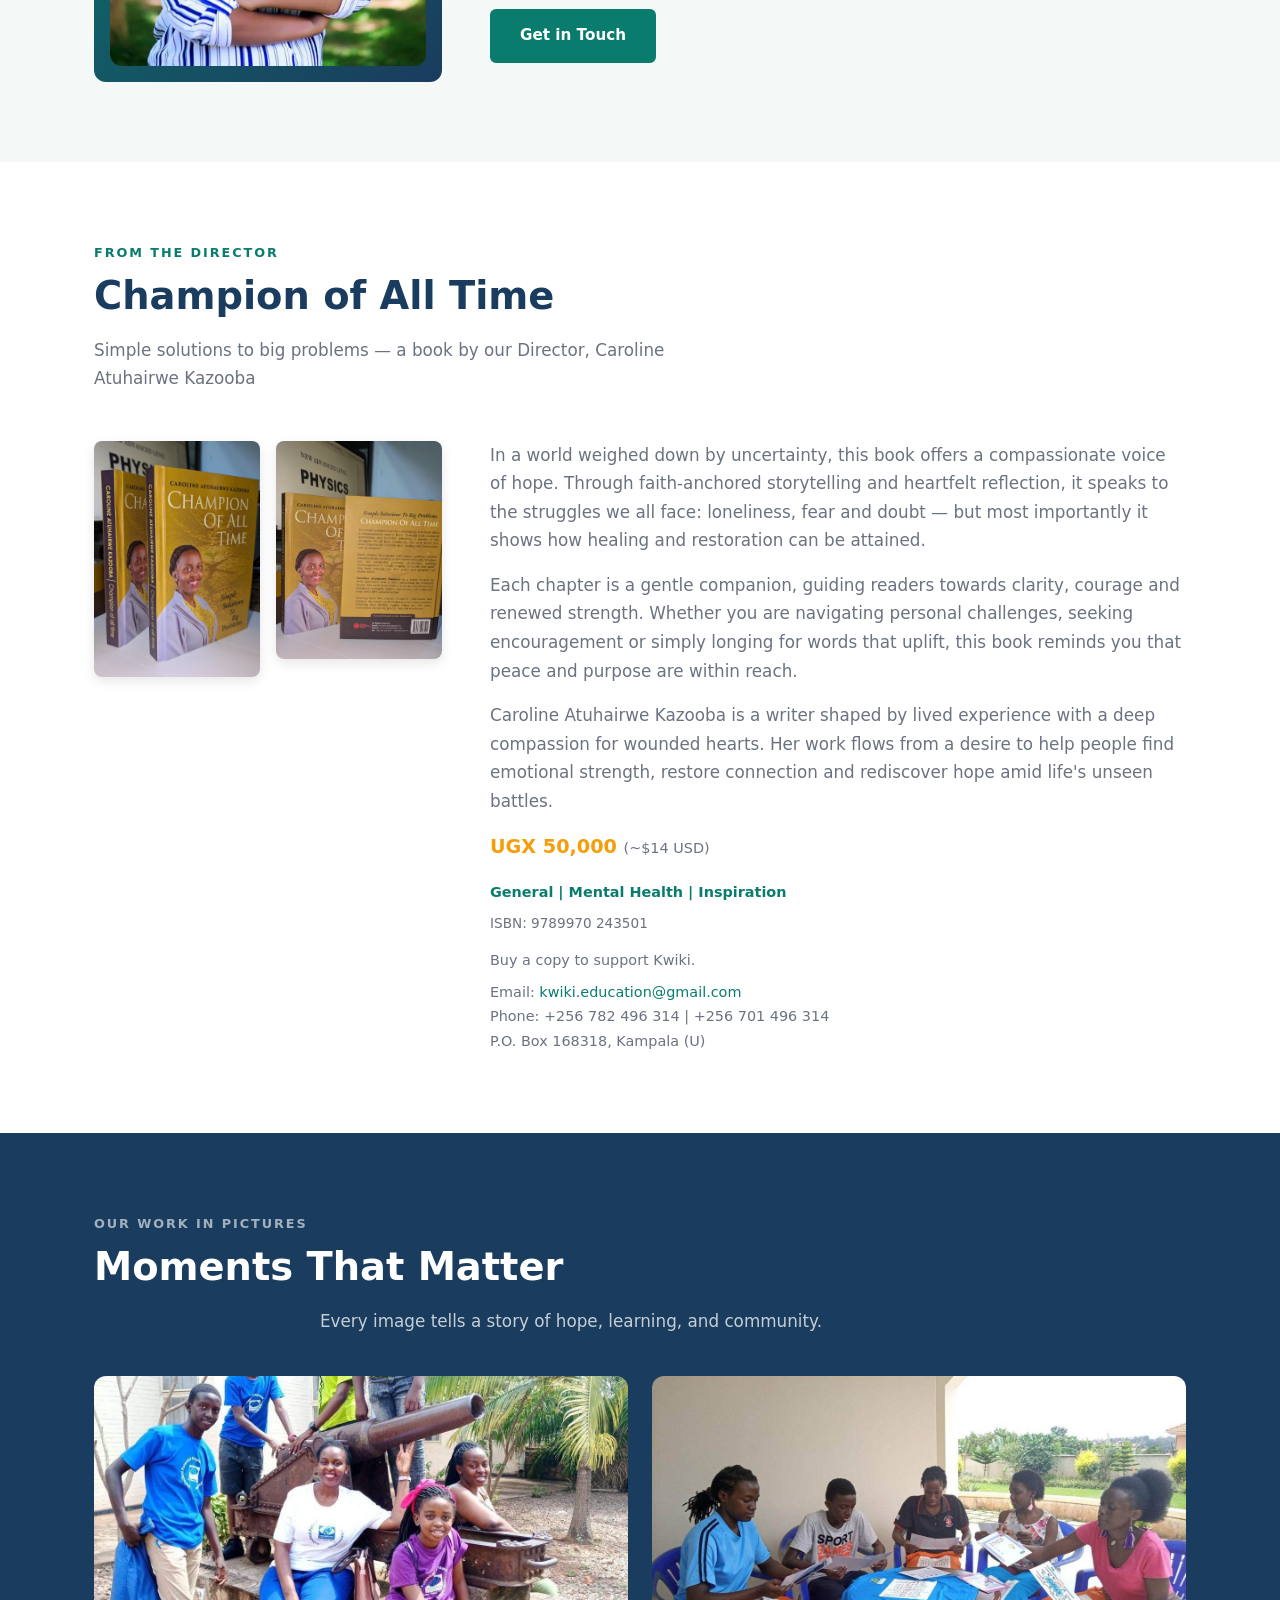
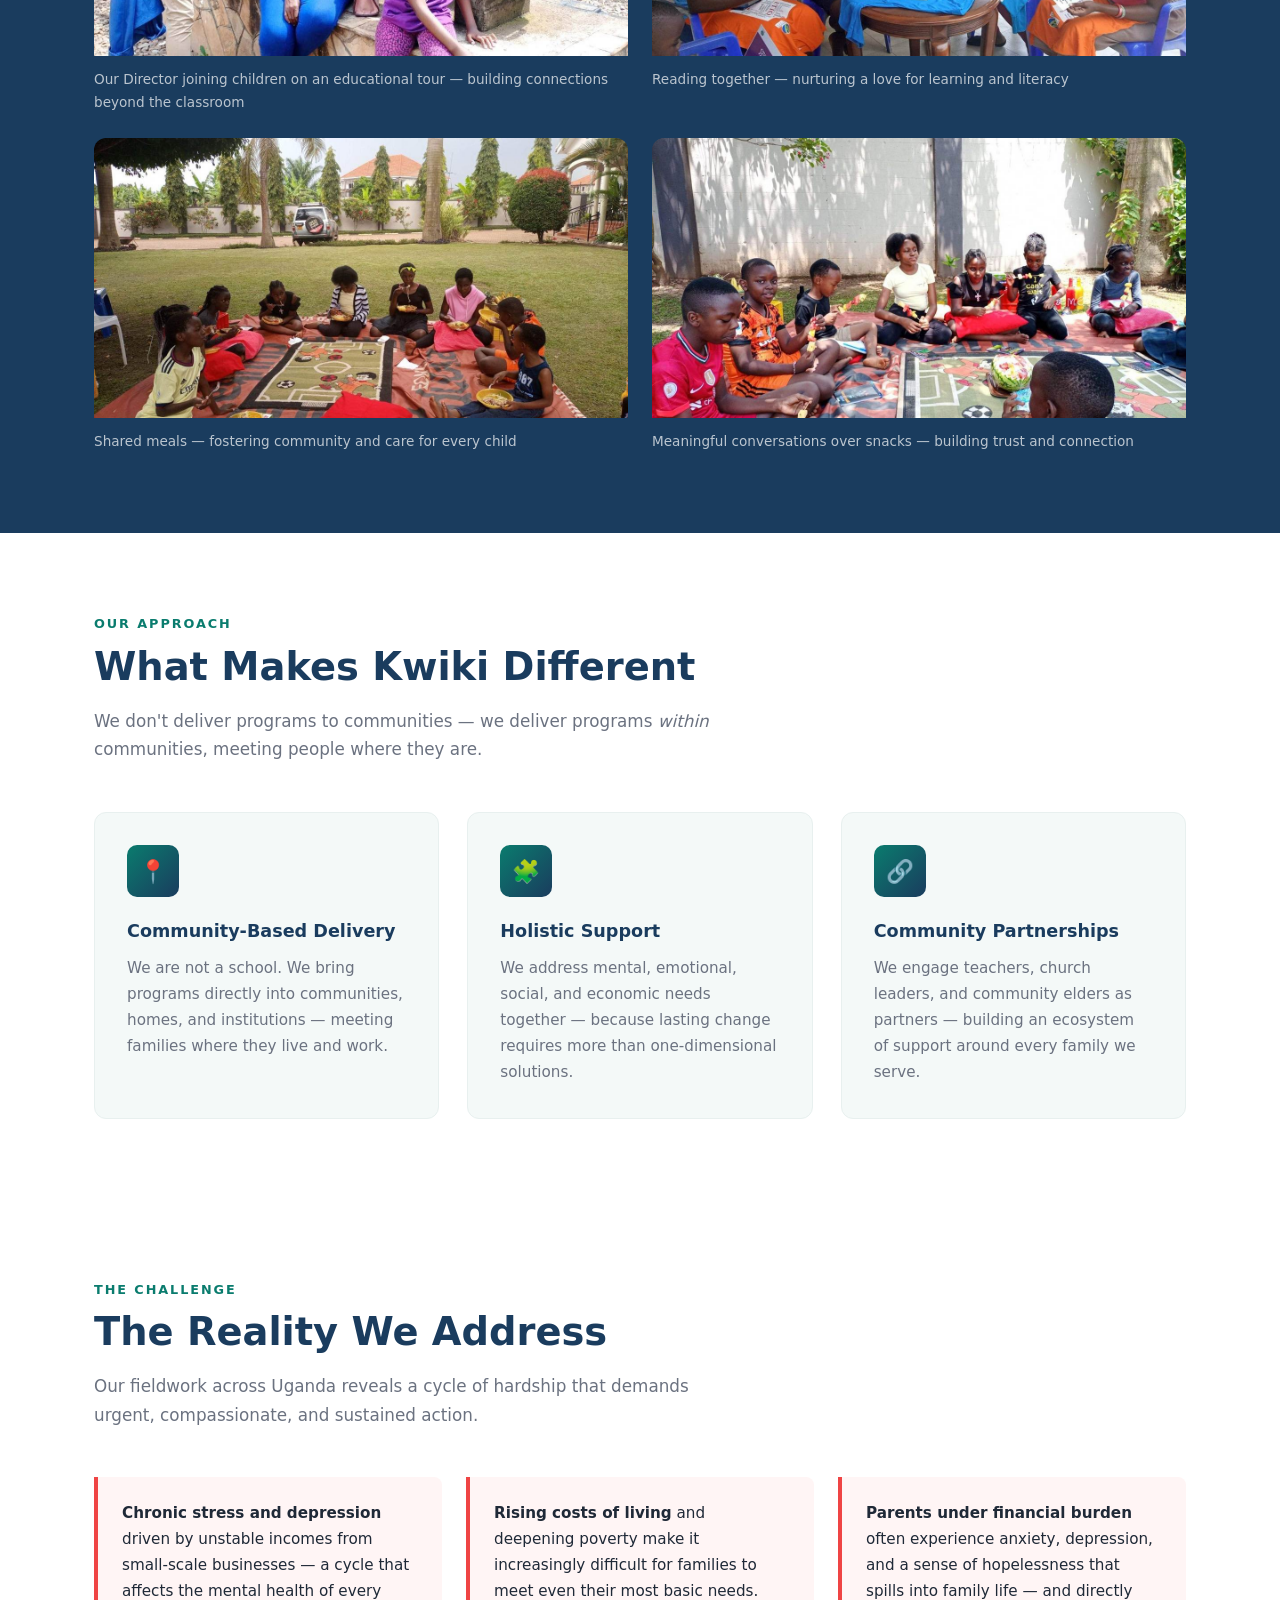
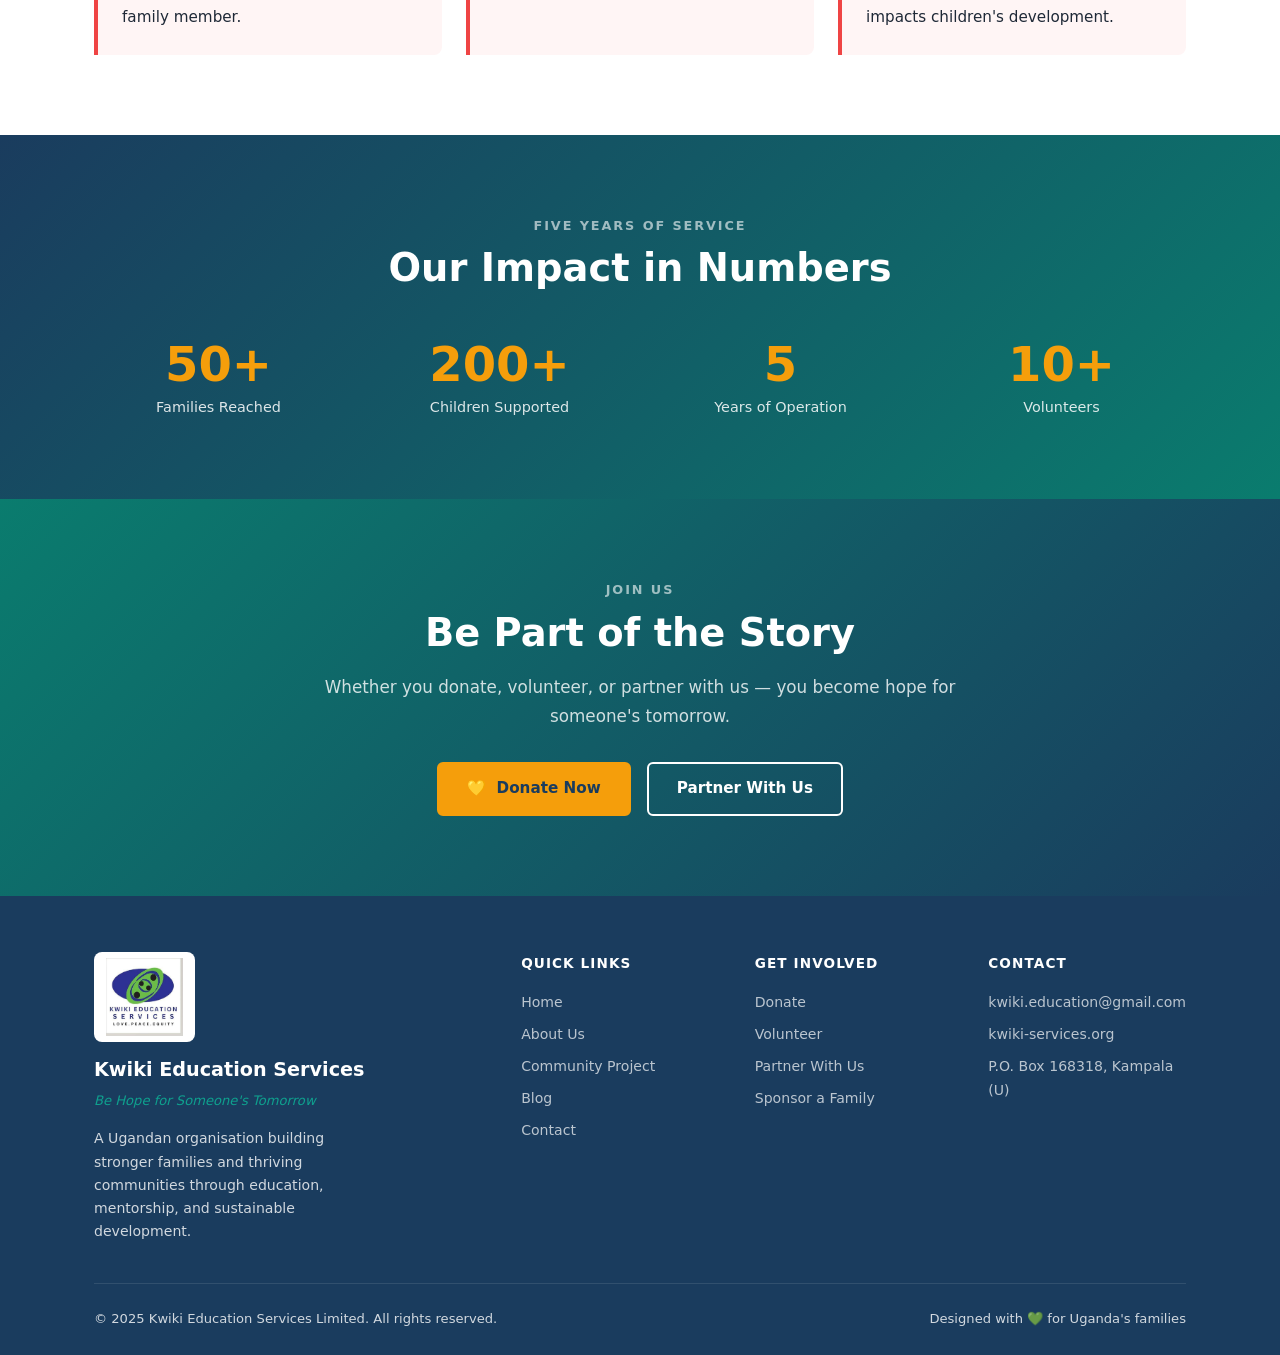
==== commit a7ddf129: "Add Blog link to nav and footer on all pages, restore CNAME for kwiki-services.org" ====
--- a/about.html
+++ b/about.html
@@ -8,4 +8,4 @@
 <meta name="twitter:card" content="summary" />
 <meta name="twitter:title" content="About Us | Kwiki Education Services" />
 <meta name="twitter:description" content="Learn about Kwiki Education Services - our vision, mission, director message, and the community problems we are solving in Uganda." />
-<meta name="twitter:image" content="https://albert-mugarura.github.io/kwiki-education-website/logo1.jpeg" /><script type="application/ld+json">{"@context":"https://schema.org","@type":"Organization","name":"Kwiki Education Services","url":"https://www.kwiki-services.org","logo":"https://albert-mugarura.github.io/kwiki-education-website/logo1.jpeg","description":"Strengthening families and communities in Uganda through mental health support, skills training, and financial literacy programs.","email":"kwiki.education@gmail.com","slogan":"Be Hope for Someone's Tomorrow","location":{"@type":"Place","address":{"@type":"PostalAddress","addressCountry":"UG"}}}</script><link rel="sitemap" type="application/xml" title="Sitemap" href="https://albert-mugarura.github.io/kwiki-education-website/sitemap.xml" /></head> <body> <nav class="navbar"> <div class="container"> <a href="index.html" class="nav-brand"> <img src="logo1.jpeg" alt="Kwiki Education Services" class="nav-logo" fetchpriority="high" /> <div> <span class="org-name">Kwiki Education Services</span> <span class="org-slogan">Be Hope for Someone's Tomorrow</span> </div> </a> <button class="nav-toggle" aria-label="Toggle menu" onclick="document.querySelector('.nav-links').classList.toggle('open')"> <span></span><span></span><span></span> </button> <ul class="nav-links"> <li><a href="index.html">Home</a></li> <li><a href="about.html" class="active">About Us</a></li> <li><a href="kampala.html">Community Project</a></li> <li><a href="contact.html">Contact</a></li> <li><a href="donations.html" class="btn-donate">Donate Now</a></li> </ul> </div> </nav> <section class="page-hero"> <div class="container"> <p class="section-label" style="color: rgba(255,255,255,0.65);">Our Story</p> <h1>About Kwiki Education Services</h1> <p>We are a community united by purpose, committed to strengthening families affected socio-emotionally and economically to become healthier, stronger, and more stable communities.</p> </div> </section> <section class="vision-mission"> <div class="container"> <p class="section-label">Foundation</p> <h2 class="section-title">Our Vision &amp; Mission</h2> <div class="vm-grid"> <div class="vm-card"> <h3>🔭 Our Vision</h3> <p>Families in Uganda, united by love, peace, and equity, flourishing socio-emotionally and economically, cultivating strong family bonds, and ensuring holistic well-being across generations.</p> </div> <div class="vm-card"> <h3>🎯 Our Mission</h3> <p>To strengthen families in overcoming everyday socio-emotional and economic stress through ongoing educational training, dedicated mentorship, and comprehensive psychosocial support, fostering long-term family well-being and thriving communities.</p> </div> </div> </div> </section> <section class="director-section"> <div class="container"> <p class="section-label">Leadership</p> <h2 class="section-title">Meet Our Director</h2> <div class="director-content"> <div class="director-photo"> <img loading="lazy" src="director.jpeg" alt="Kazooba Atuhairwe Caroline, Director" style="width:100%; height:100%; object-fit:cover; border-radius:12px;" /> </div> <div class="director-info"> <h3>Kazooba Atuhairwe Caroline</h3> <p class="title">Director, Kwiki Education Services Limited</p> <p>Kwiki Education Services is guided by one unwavering belief: <strong>education is the most powerful catalyst for lasting change.</strong></p> <p>Under Caroline's leadership, Kwiki has grown from a vision into a living, breathing community movement, one that walks alongside Uganda's most vulnerable families, giving them not just knowledge, but the dignity, tools, and connections they need to truly thrive.</p> <p>Kwiki is more than an organisation; it is a community united by purpose, committed to helping families break the cycle of poverty and build sustainable futures through mentorship, skills training, and sustained support.</p> <a href="contact.html" class="btn btn-teal" style="margin-top: 0.5rem;">Get in Touch</a> </div> </div> </div> </section> <section style="background: var(--white); padding: 5rem 0;"> <div class="container"> <p class="section-label">From the Director</p> <h2 class="section-title">Champion of All Time</h2> <p class="section-subtitle">Simple solutions to big problems — a book by our Director, Caroline Atuhairwe Kazooba</p> <div class="book-content-grid"> <div class="book-covers-grid"> <img src="book1.jpeg" alt="Champion of All Time - Front Cover" style="width:100%; border-radius:8px; box-shadow:0 4px 12px rgba(0,0,0,0.1);" /> <img src="book2.jpeg" alt="Champion of All Time - Back Cover" style="width:100%; border-radius:8px; box-shadow:0 4px 12px rgba(0,0,0,0.1);" /> </div> <div> <p style="font-size:1.05rem; color:var(--gray); margin-bottom:1rem;">In a world weighed down by uncertainty, this book offers a compassionate voice of hope. Through faith-anchored storytelling and heartfelt reflection, it speaks to the struggles we all face: loneliness, fear and doubt — but most importantly it shows how healing and restoration can be attained.</p> <p style="font-size:1.05rem; color:var(--gray); margin-bottom:1rem;">Each chapter is a gentle companion, guiding readers towards clarity, courage and renewed strength. Whether you are navigating personal challenges, seeking encouragement or simply longing for words that uplift, this book reminds you that peace and purpose are within reach.</p> <p style="font-size:1.05rem; color:var(--gray); margin-bottom:1rem;">Caroline Atuhairwe Kazooba is a writer shaped by lived experience with a deep compassion for wounded hearts. Her work flows from a desire to help people find emotional strength, restore connection and rediscover hope amid life's unseen battles.</p> <p style="font-size:1.2rem; font-weight:900; color:var(--accent); margin:1rem 0;">UGX 50,000 <span style="font-size:0.9rem; font-weight:400; color:var(--gray);">(~$14 USD)</span></p> <p style="font-size:0.9rem; color:var(--teal); font-weight:600;">General | Mental Health | Inspiration</p> <p style="font-size:0.85rem; color:var(--gray); margin-top:0.5rem;">ISBN: 9789970 243501</p> <p style="font-size:0.9rem; color:var(--gray); margin-top:0.75rem;">Buy a copy to support Kwiki.</p> <div style="margin-top:0.5rem; font-size:0.9rem; color:var(--gray);"> <p>Email: <a href="mailto:kwiki.education@gmail.com" style="color:var(--teal);">kwiki.education@gmail.com</a></p> <p>Phone: +256 782 496 314 | +256 701 496 314</p> <p>P.O. Box 168318, Kampala (U)</p> </div> </div> </div> </div> </section> <section class="impact" style="background: var(--navy);"> <div class="container"> <p class="section-label" style="color: rgba(255,255,255,0.6);">Our Work in Pictures</p> <h2 class="section-title" style="color: var(--white);">Moments That Matter</h2> <p class="section-subtitle" style="color: rgba(255,255,255,0.75); margin: 0 auto 2.5rem;">Every image tells a story of hope, learning, and community.</p> <div style="display: grid; grid-template-columns: 1fr 1fr; gap: 1.5rem;"> <div style="border-radius: 12px; overflow: hidden;"> <img loading="lazy" src="tour.jpeg" alt="Director with children on tour" style="width:100%; height:280px; object-fit:cover; display:block;" /> <p style="color: rgba(255,255,255,0.7); font-size:0.85rem; padding: 0.75rem 0 0;">Our Director joining children on an educational tour — building connections beyond the classroom</p> </div> <div style="border-radius: 12px; overflow: hidden;"> <img loading="lazy" src="sitcircle.jpeg" alt="Staff reading books with children" style="width:100%; height:280px; object-fit:cover; display:block;" /> <p style="color: rgba(255,255,255,0.7); font-size:0.85rem; padding: 0.75rem 0 0;">Reading together — nurturing a love for learning and literacy</p> </div> </div> <div style="display: grid; grid-template-columns: 1fr 1fr; gap: 1.5rem; margin-top: 1.5rem;"> <div style="border-radius: 12px; overflow: hidden;"> <img loading="lazy" src="circleat.jpeg" alt="Children eating lunch in a circle" style="width:100%; height:280px; object-fit:cover; display:block;" /> <p style="color: rgba(255,255,255,0.7); font-size:0.85rem; padding: 0.75rem 0 0;">Shared meals — fostering community and care for every child</p> </div> <div style="border-radius: 12px; overflow: hidden;"> <img loading="lazy" src="circleat2.jpeg" alt="Children having snacks and talking" style="width:100%; height:280px; object-fit:cover; display:block;" /> <p style="color: rgba(255,255,255,0.7); font-size:0.85rem; padding: 0.75rem 0 0;">Meaningful conversations over snacks — building trust and connection</p> </div> </div> </div> </section> <section style="background: var(--white); padding: 5rem 0;"> <div class="container"> <p class="section-label">Our Approach</p> <h2 class="section-title">What Makes Kwiki Different</h2> <p class="section-subtitle">We don't deliver programs to communities — we deliver programs <em>within</em> communities, meeting people where they are.</p> <div class="services-grid" style="margin-top: 3rem;"> <div class="service-card"> <div class="service-icon">📍</div> <h3>Community-Based Delivery</h3> <p>We are not a school. We bring programs directly into communities, homes, and institutions — meeting families where they live and work.</p> </div> <div class="service-card"> <div class="service-icon">🧩</div> <h3>Holistic Support</h3> <p>We address mental, emotional, social, and economic needs together — because lasting change requires more than one-dimensional solutions.</p> </div> <div class="service-card"> <div class="service-icon">🔗</div> <h3>Community Partnerships</h3> <p>We engage teachers, church leaders, and community elders as partners — building an ecosystem of support around every family we serve.</p> </div> </div> </div> </section> <section class="problem-statement"> <div class="container"> <p class="section-label">The Challenge</p> <h2 class="section-title">The Reality We Address</h2> <p class="section-subtitle">Our fieldwork across Uganda reveals a cycle of hardship that demands urgent, compassionate, and sustained action.</p> <div class="problem-list"> <div class="problem-item"> <p><strong>Chronic stress and depression</strong> driven by unstable incomes from small-scale businesses — a cycle that affects the mental health of every family member.</p> </div> <div class="problem-item"> <p><strong>Rising costs of living</strong> and deepening poverty make it increasingly difficult for families to meet even their most basic needs.</p> </div> <div class="problem-item"> <p><strong>Parents under financial burden</strong> often experience anxiety, depression, and a sense of hopelessness that spills into family life — and directly impacts children's development.</p> </div> </div> </div> </section> <section class="impact"> <div class="container text-center"> <p class="section-label" style="color: rgba(255,255,255,0.6);">Five Years of Service</p> <h2 class="section-title" style="color: var(--white);">Our Impact in Numbers</h2> <div class="impact-grid"> <div class="impact-item"><strong>50+</strong><p>Families Reached</p></div> <div class="impact-item"><strong>200+</strong><p>Children Supported</p></div> <div class="impact-item"><strong>5</strong><p>Years of Operation</p></div> <div class="impact-item"><strong>10+</strong><p>Volunteers</p></div> </div> </div> </section> <section class="donate-cta"> <div class="container"> <p class="section-label" style="color: rgba(255,255,255,0.6);">Join Us</p> <h2 class="section-title">Be Part of the Story</h2> <p class="section-subtitle">Whether you donate, volunteer, or partner with us — you become hope for someone's tomorrow.</p> <div class="donate-options"> <a href="donations.html" class="btn btn-primary">💛 &nbsp;Donate Now</a> <a href="contact.html" class="btn btn-secondary">Partner With Us</a> </div> </div> </section> <footer class="footer"> <div class="container"> <div class="footer-grid"> <div class="footer-brand"> <img loading="lazy" src="logo1.jpeg" alt="Kwiki Education Services" class="footer-logo" /> <p class="org-name">Kwiki Education Services</p> <p class="slogan">Be Hope for Someone's Tomorrow</p> <p>A Ugandan organisation building stronger families and thriving communities through education, mentorship, and sustainable development.</p> </div> <div class="footer-col"> <h4>Quick Links</h4> <a href="index.html">Home</a> <a href="about.html">About Us</a> <a href="kampala.html">Community Project</a> <a href="contact.html">Contact</a> </div> <div class="footer-col"> <h4>Get Involved</h4> <a href="donations.html">Donate</a> <a href="contact.html">Volunteer</a> <a href="contact.html">Partner With Us</a> <a href="contact.html">Sponsor a Family</a> </div> <div class="footer-col"> <h4>Contact</h4> <a href="mailto:kwiki.education@gmail.com">kwiki.education@gmail.com</a> <a href="https://www.kwiki-services.org" target="_blank">kwiki-services.org</a> <a href="#">P.O. Box 168318, Kampala (U)</a> </div> </div> <div class="footer-bottom"> <span>© 2025 Kwiki Education Services Limited. All rights reserved.</span> <span>Designed with 💚 for Uganda's families</span> </div> </div> </footer> </body> </html>+<meta name="twitter:image" content="https://albert-mugarura.github.io/kwiki-education-website/logo1.jpeg" /><script type="application/ld+json">{"@context":"https://schema.org","@type":"Organization","name":"Kwiki Education Services","url":"https://www.kwiki-services.org","logo":"https://albert-mugarura.github.io/kwiki-education-website/logo1.jpeg","description":"Strengthening families and communities in Uganda through mental health support, skills training, and financial literacy programs.","email":"kwiki.education@gmail.com","slogan":"Be Hope for Someone's Tomorrow","location":{"@type":"Place","address":{"@type":"PostalAddress","addressCountry":"UG"}}}</script><link rel="sitemap" type="application/xml" title="Sitemap" href="https://albert-mugarura.github.io/kwiki-education-website/sitemap.xml" /></head> <body> <nav class="navbar"> <div class="container"> <a href="index.html" class="nav-brand"> <img src="logo1.jpeg" alt="Kwiki Education Services" class="nav-logo" fetchpriority="high" /> <div> <span class="org-name">Kwiki Education Services</span> <span class="org-slogan">Be Hope for Someone's Tomorrow</span> </div> </a> <button class="nav-toggle" aria-label="Toggle menu" onclick="document.querySelector('.nav-links').classList.toggle('open')"> <span></span><span></span><span></span> </button> <ul class="nav-links"> <li><a href="index.html">Home</a></li> <li><a href="about.html" class="active">About Us</a></li> <li><a href="kampala.html">Community Project</a></li> <li><a href="contact.html">Contact</a></li> <li><a href="articles.html">Blog</a></li> <li><a href="donations.html" class="btn-donate">Donate Now</a></li> </ul> </div> </nav> <section class="page-hero"> <div class="container"> <p class="section-label" style="color: rgba(255,255,255,0.65);">Our Story</p> <h1>About Kwiki Education Services</h1> <p>We are a community united by purpose, committed to strengthening families affected socio-emotionally and economically to become healthier, stronger, and more stable communities.</p> </div> </section> <section class="vision-mission"> <div class="container"> <p class="section-label">Foundation</p> <h2 class="section-title">Our Vision &amp; Mission</h2> <div class="vm-grid"> <div class="vm-card"> <h3>🔭 Our Vision</h3> <p>Families in Uganda, united by love, peace, and equity, flourishing socio-emotionally and economically, cultivating strong family bonds, and ensuring holistic well-being across generations.</p> </div> <div class="vm-card"> <h3>🎯 Our Mission</h3> <p>To strengthen families in overcoming everyday socio-emotional and economic stress through ongoing educational training, dedicated mentorship, and comprehensive psychosocial support, fostering long-term family well-being and thriving communities.</p> </div> </div> </div> </section> <section class="director-section"> <div class="container"> <p class="section-label">Leadership</p> <h2 class="section-title">Meet Our Director</h2> <div class="director-content"> <div class="director-photo"> <img loading="lazy" src="director.jpeg" alt="Kazooba Atuhairwe Caroline, Director" style="width:100%; height:100%; object-fit:cover; border-radius:12px;" /> </div> <div class="director-info"> <h3>Kazooba Atuhairwe Caroline</h3> <p class="title">Director, Kwiki Education Services Limited</p> <p>Kwiki Education Services is guided by one unwavering belief: <strong>education is the most powerful catalyst for lasting change.</strong></p> <p>Under Caroline's leadership, Kwiki has grown from a vision into a living, breathing community movement, one that walks alongside Uganda's most vulnerable families, giving them not just knowledge, but the dignity, tools, and connections they need to truly thrive.</p> <p>Kwiki is more than an organisation; it is a community united by purpose, committed to helping families break the cycle of poverty and build sustainable futures through mentorship, skills training, and sustained support.</p> <a href="contact.html" class="btn btn-teal" style="margin-top: 0.5rem;">Get in Touch</a> </div> </div> </div> </section> <section style="background: var(--white); padding: 5rem 0;"> <div class="container"> <p class="section-label">From the Director</p> <h2 class="section-title">Champion of All Time</h2> <p class="section-subtitle">Simple solutions to big problems — a book by our Director, Caroline Atuhairwe Kazooba</p> <div class="book-content-grid"> <div class="book-covers-grid"> <img src="book1.jpeg" alt="Champion of All Time - Front Cover" style="width:100%; border-radius:8px; box-shadow:0 4px 12px rgba(0,0,0,0.1);" /> <img src="book2.jpeg" alt="Champion of All Time - Back Cover" style="width:100%; border-radius:8px; box-shadow:0 4px 12px rgba(0,0,0,0.1);" /> </div> <div> <p style="font-size:1.05rem; color:var(--gray); margin-bottom:1rem;">In a world weighed down by uncertainty, this book offers a compassionate voice of hope. Through faith-anchored storytelling and heartfelt reflection, it speaks to the struggles we all face: loneliness, fear and doubt — but most importantly it shows how healing and restoration can be attained.</p> <p style="font-size:1.05rem; color:var(--gray); margin-bottom:1rem;">Each chapter is a gentle companion, guiding readers towards clarity, courage and renewed strength. Whether you are navigating personal challenges, seeking encouragement or simply longing for words that uplift, this book reminds you that peace and purpose are within reach.</p> <p style="font-size:1.05rem; color:var(--gray); margin-bottom:1rem;">Caroline Atuhairwe Kazooba is a writer shaped by lived experience with a deep compassion for wounded hearts. Her work flows from a desire to help people find emotional strength, restore connection and rediscover hope amid life's unseen battles.</p> <p style="font-size:1.2rem; font-weight:900; color:var(--accent); margin:1rem 0;">UGX 50,000 <span style="font-size:0.9rem; font-weight:400; color:var(--gray);">(~$14 USD)</span></p> <p style="font-size:0.9rem; color:var(--teal); font-weight:600;">General | Mental Health | Inspiration</p> <p style="font-size:0.85rem; color:var(--gray); margin-top:0.5rem;">ISBN: 9789970 243501</p> <p style="font-size:0.9rem; color:var(--gray); margin-top:0.75rem;">Buy a copy to support Kwiki.</p> <div style="margin-top:0.5rem; font-size:0.9rem; color:var(--gray);"> <p>Email: <a href="mailto:kwiki.education@gmail.com" style="color:var(--teal);">kwiki.education@gmail.com</a></p> <p>Phone: +256 782 496 314 | +256 701 496 314</p> <p>P.O. Box 168318, Kampala (U)</p> </div> </div> </div> </div> </section> <section class="impact" style="background: var(--navy);"> <div class="container"> <p class="section-label" style="color: rgba(255,255,255,0.6);">Our Work in Pictures</p> <h2 class="section-title" style="color: var(--white);">Moments That Matter</h2> <p class="section-subtitle" style="color: rgba(255,255,255,0.75); margin: 0 auto 2.5rem;">Every image tells a story of hope, learning, and community.</p> <div style="display: grid; grid-template-columns: 1fr 1fr; gap: 1.5rem;"> <div style="border-radius: 12px; overflow: hidden;"> <img loading="lazy" src="tour.jpeg" alt="Director with children on tour" style="width:100%; height:280px; object-fit:cover; display:block;" /> <p style="color: rgba(255,255,255,0.7); font-size:0.85rem; padding: 0.75rem 0 0;">Our Director joining children on an educational tour — building connections beyond the classroom</p> </div> <div style="border-radius: 12px; overflow: hidden;"> <img loading="lazy" src="sitcircle.jpeg" alt="Staff reading books with children" style="width:100%; height:280px; object-fit:cover; display:block;" /> <p style="color: rgba(255,255,255,0.7); font-size:0.85rem; padding: 0.75rem 0 0;">Reading together — nurturing a love for learning and literacy</p> </div> </div> <div style="display: grid; grid-template-columns: 1fr 1fr; gap: 1.5rem; margin-top: 1.5rem;"> <div style="border-radius: 12px; overflow: hidden;"> <img loading="lazy" src="circleat.jpeg" alt="Children eating lunch in a circle" style="width:100%; height:280px; object-fit:cover; display:block;" /> <p style="color: rgba(255,255,255,0.7); font-size:0.85rem; padding: 0.75rem 0 0;">Shared meals — fostering community and care for every child</p> </div> <div style="border-radius: 12px; overflow: hidden;"> <img loading="lazy" src="circleat2.jpeg" alt="Children having snacks and talking" style="width:100%; height:280px; object-fit:cover; display:block;" /> <p style="color: rgba(255,255,255,0.7); font-size:0.85rem; padding: 0.75rem 0 0;">Meaningful conversations over snacks — building trust and connection</p> </div> </div> </div> </section> <section style="background: var(--white); padding: 5rem 0;"> <div class="container"> <p class="section-label">Our Approach</p> <h2 class="section-title">What Makes Kwiki Different</h2> <p class="section-subtitle">We don't deliver programs to communities — we deliver programs <em>within</em> communities, meeting people where they are.</p> <div class="services-grid" style="margin-top: 3rem;"> <div class="service-card"> <div class="service-icon">📍</div> <h3>Community-Based Delivery</h3> <p>We are not a school. We bring programs directly into communities, homes, and institutions — meeting families where they live and work.</p> </div> <div class="service-card"> <div class="service-icon">🧩</div> <h3>Holistic Support</h3> <p>We address mental, emotional, social, and economic needs together — because lasting change requires more than one-dimensional solutions.</p> </div> <div class="service-card"> <div class="service-icon">🔗</div> <h3>Community Partnerships</h3> <p>We engage teachers, church leaders, and community elders as partners — building an ecosystem of support around every family we serve.</p> </div> </div> </div> </section> <section class="problem-statement"> <div class="container"> <p class="section-label">The Challenge</p> <h2 class="section-title">The Reality We Address</h2> <p class="section-subtitle">Our fieldwork across Uganda reveals a cycle of hardship that demands urgent, compassionate, and sustained action.</p> <div class="problem-list"> <div class="problem-item"> <p><strong>Chronic stress and depression</strong> driven by unstable incomes from small-scale businesses — a cycle that affects the mental health of every family member.</p> </div> <div class="problem-item"> <p><strong>Rising costs of living</strong> and deepening poverty make it increasingly difficult for families to meet even their most basic needs.</p> </div> <div class="problem-item"> <p><strong>Parents under financial burden</strong> often experience anxiety, depression, and a sense of hopelessness that spills into family life — and directly impacts children's development.</p> </div> </div> </div> </section> <section class="impact"> <div class="container text-center"> <p class="section-label" style="color: rgba(255,255,255,0.6);">Five Years of Service</p> <h2 class="section-title" style="color: var(--white);">Our Impact in Numbers</h2> <div class="impact-grid"> <div class="impact-item"><strong>50+</strong><p>Families Reached</p></div> <div class="impact-item"><strong>200+</strong><p>Children Supported</p></div> <div class="impact-item"><strong>5</strong><p>Years of Operation</p></div> <div class="impact-item"><strong>10+</strong><p>Volunteers</p></div> </div> </div> </section> <section class="donate-cta"> <div class="container"> <p class="section-label" style="color: rgba(255,255,255,0.6);">Join Us</p> <h2 class="section-title">Be Part of the Story</h2> <p class="section-subtitle">Whether you donate, volunteer, or partner with us — you become hope for someone's tomorrow.</p> <div class="donate-options"> <a href="donations.html" class="btn btn-primary">💛 &nbsp;Donate Now</a> <a href="contact.html" class="btn btn-secondary">Partner With Us</a> </div> </div> </section> <footer class="footer"> <div class="container"> <div class="footer-grid"> <div class="footer-brand"> <img loading="lazy" src="logo1.jpeg" alt="Kwiki Education Services" class="footer-logo" /> <p class="org-name">Kwiki Education Services</p> <p class="slogan">Be Hope for Someone's Tomorrow</p> <p>A Ugandan organisation building stronger families and thriving communities through education, mentorship, and sustainable development.</p> </div> <div class="footer-col"> <h4>Quick Links</h4> <a href="index.html">Home</a> <a href="about.html">About Us</a> <a href="kampala.html">Community Project</a> <a href="articles.html">Blog</a> <a href="contact.html">Contact</a> </div> <div class="footer-col"> <h4>Get Involved</h4> <a href="donations.html">Donate</a> <a href="contact.html">Volunteer</a> <a href="contact.html">Partner With Us</a> <a href="contact.html">Sponsor a Family</a> </div> <div class="footer-col"> <h4>Contact</h4> <a href="mailto:kwiki.education@gmail.com">kwiki.education@gmail.com</a> <a href="https://www.kwiki-services.org" target="_blank">kwiki-services.org</a> <a href="#">P.O. Box 168318, Kampala (U)</a> </div> </div> <div class="footer-bottom"> <span>© 2025 Kwiki Education Services Limited. All rights reserved.</span> <span>Designed with 💚 for Uganda's families</span> </div> </div> </footer> </body> </html>
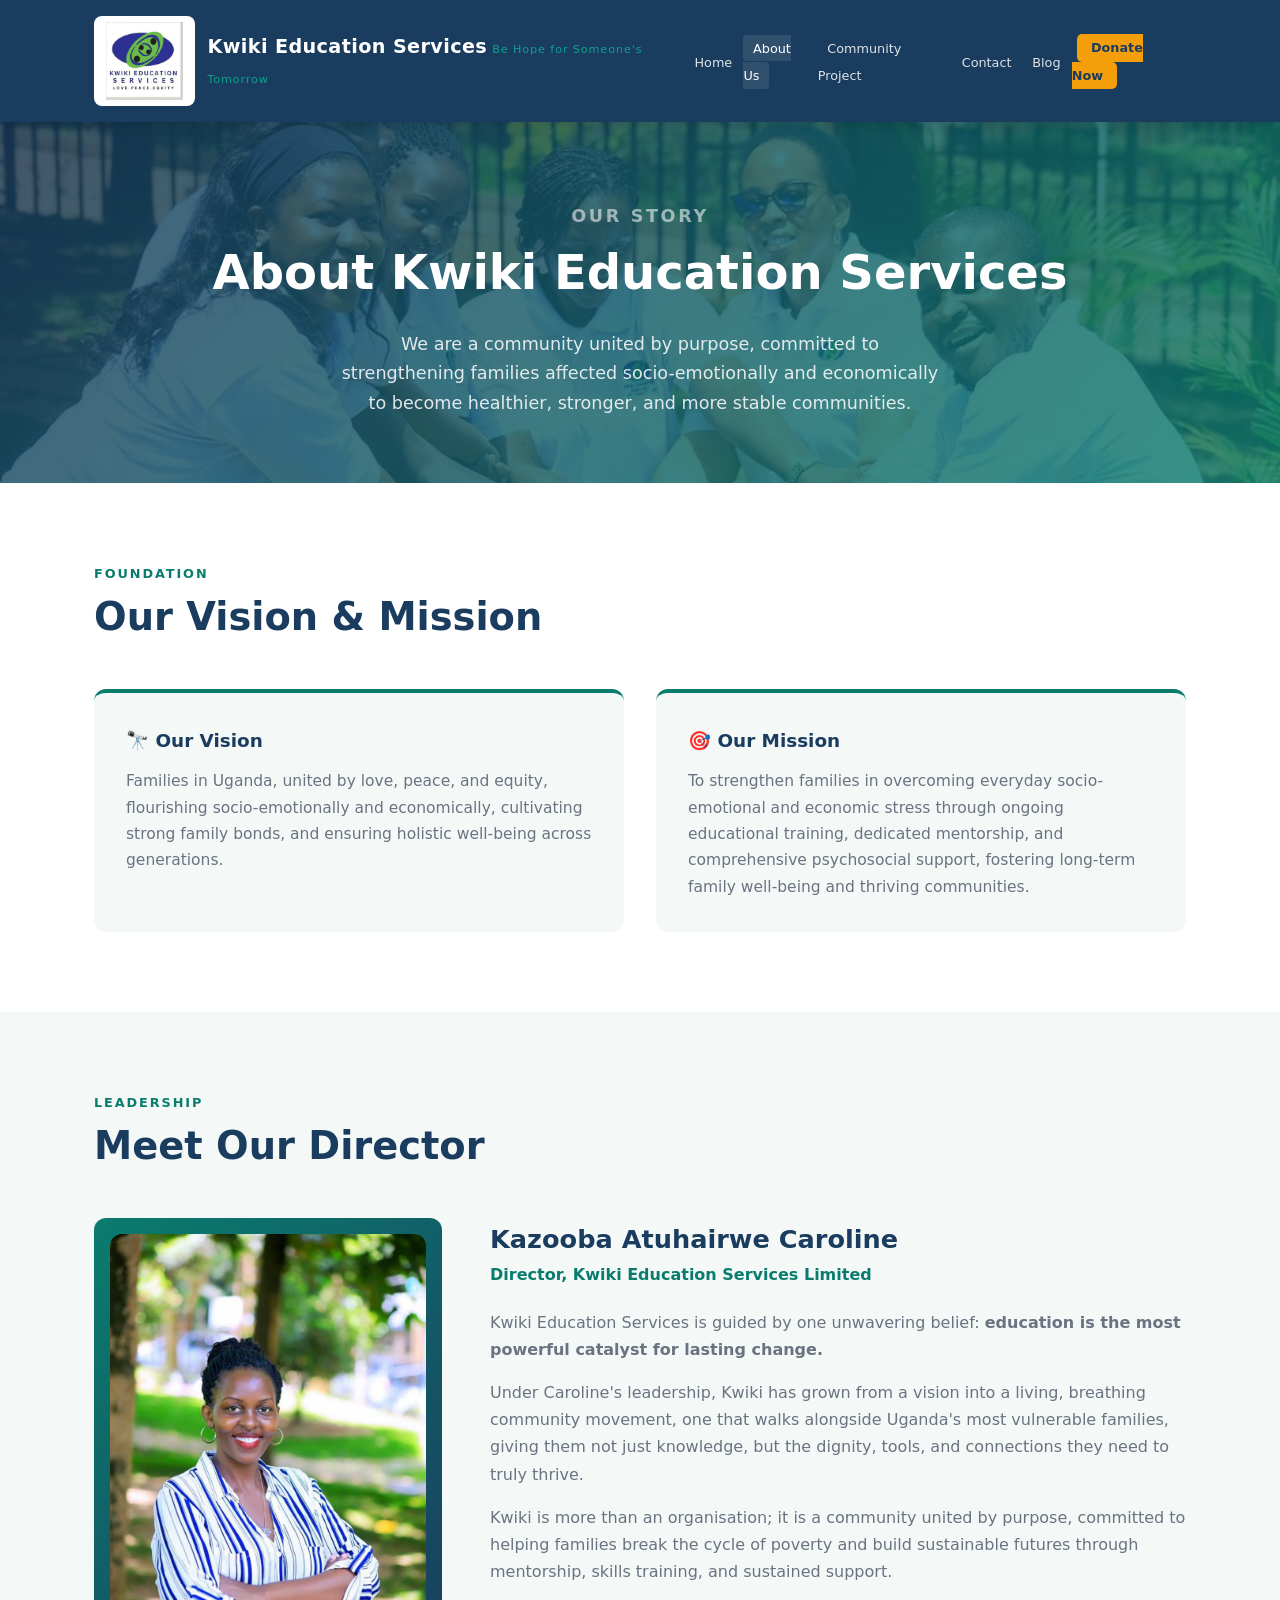
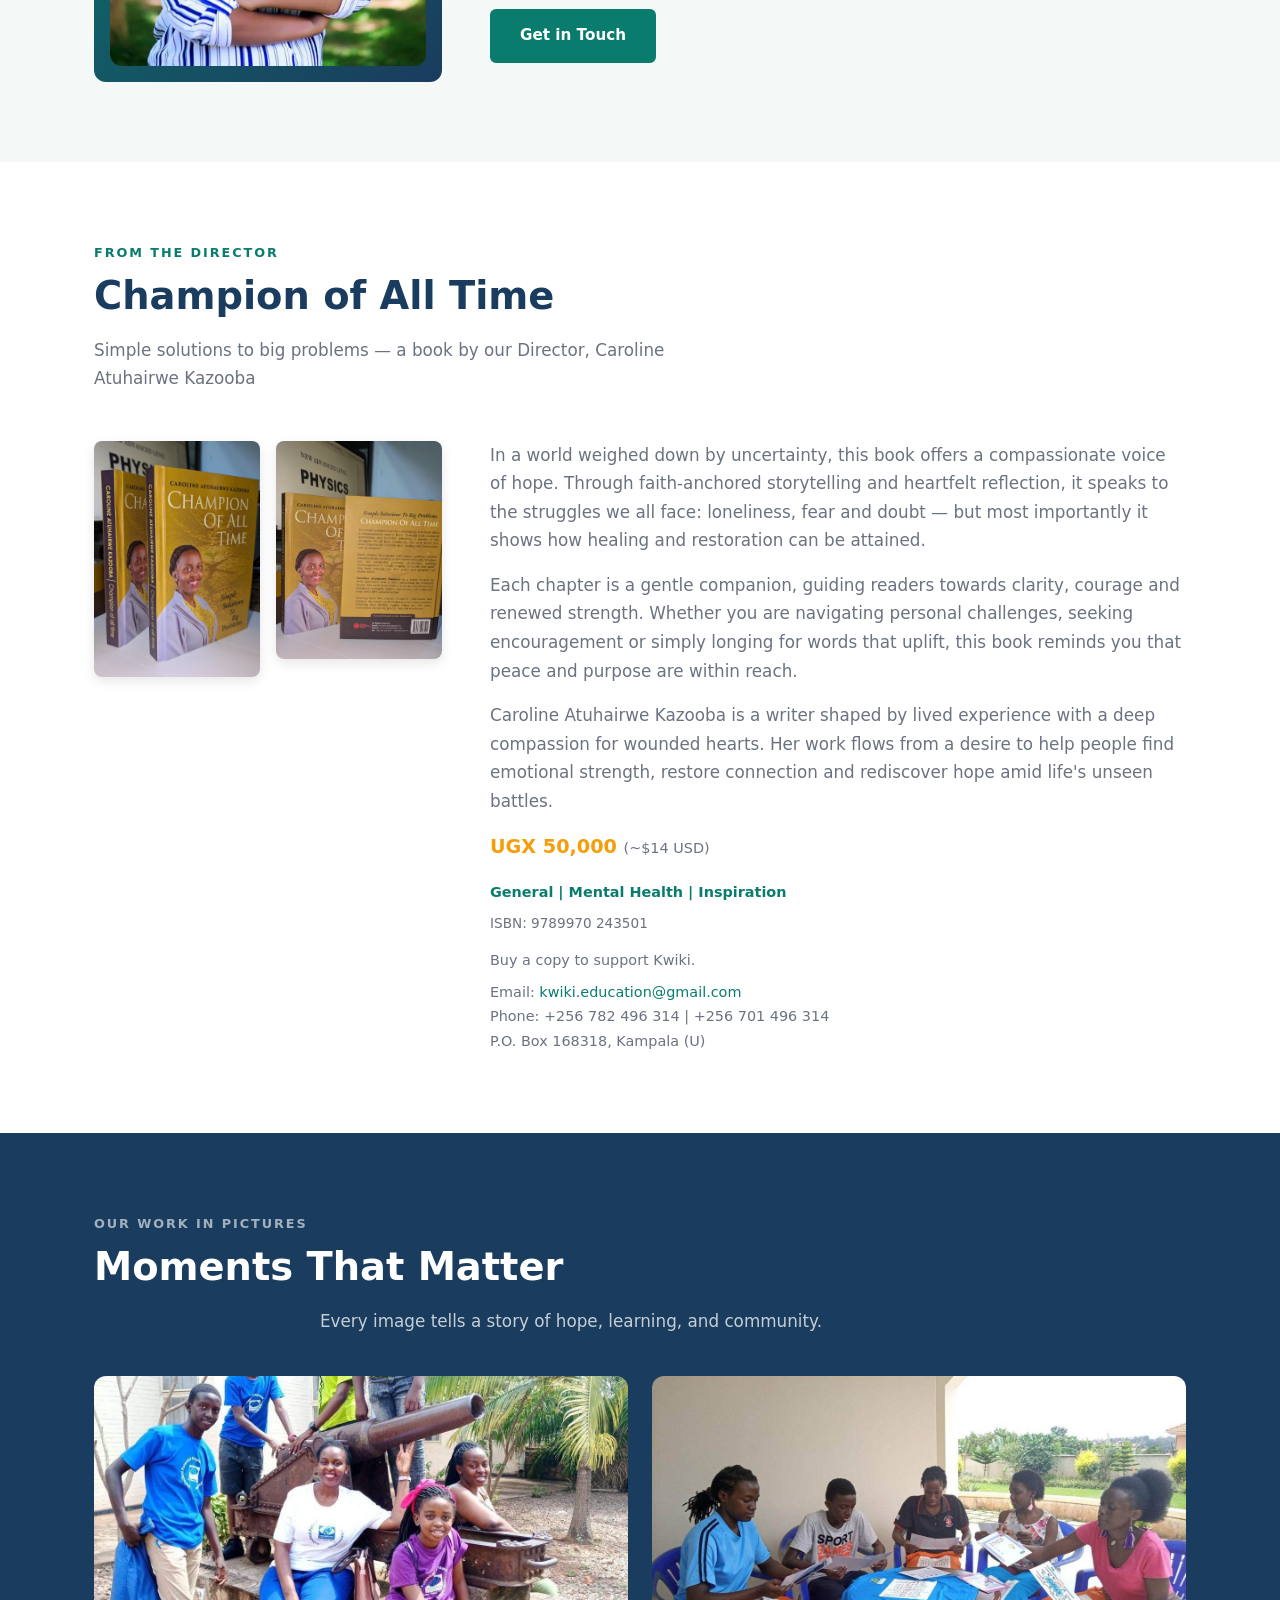
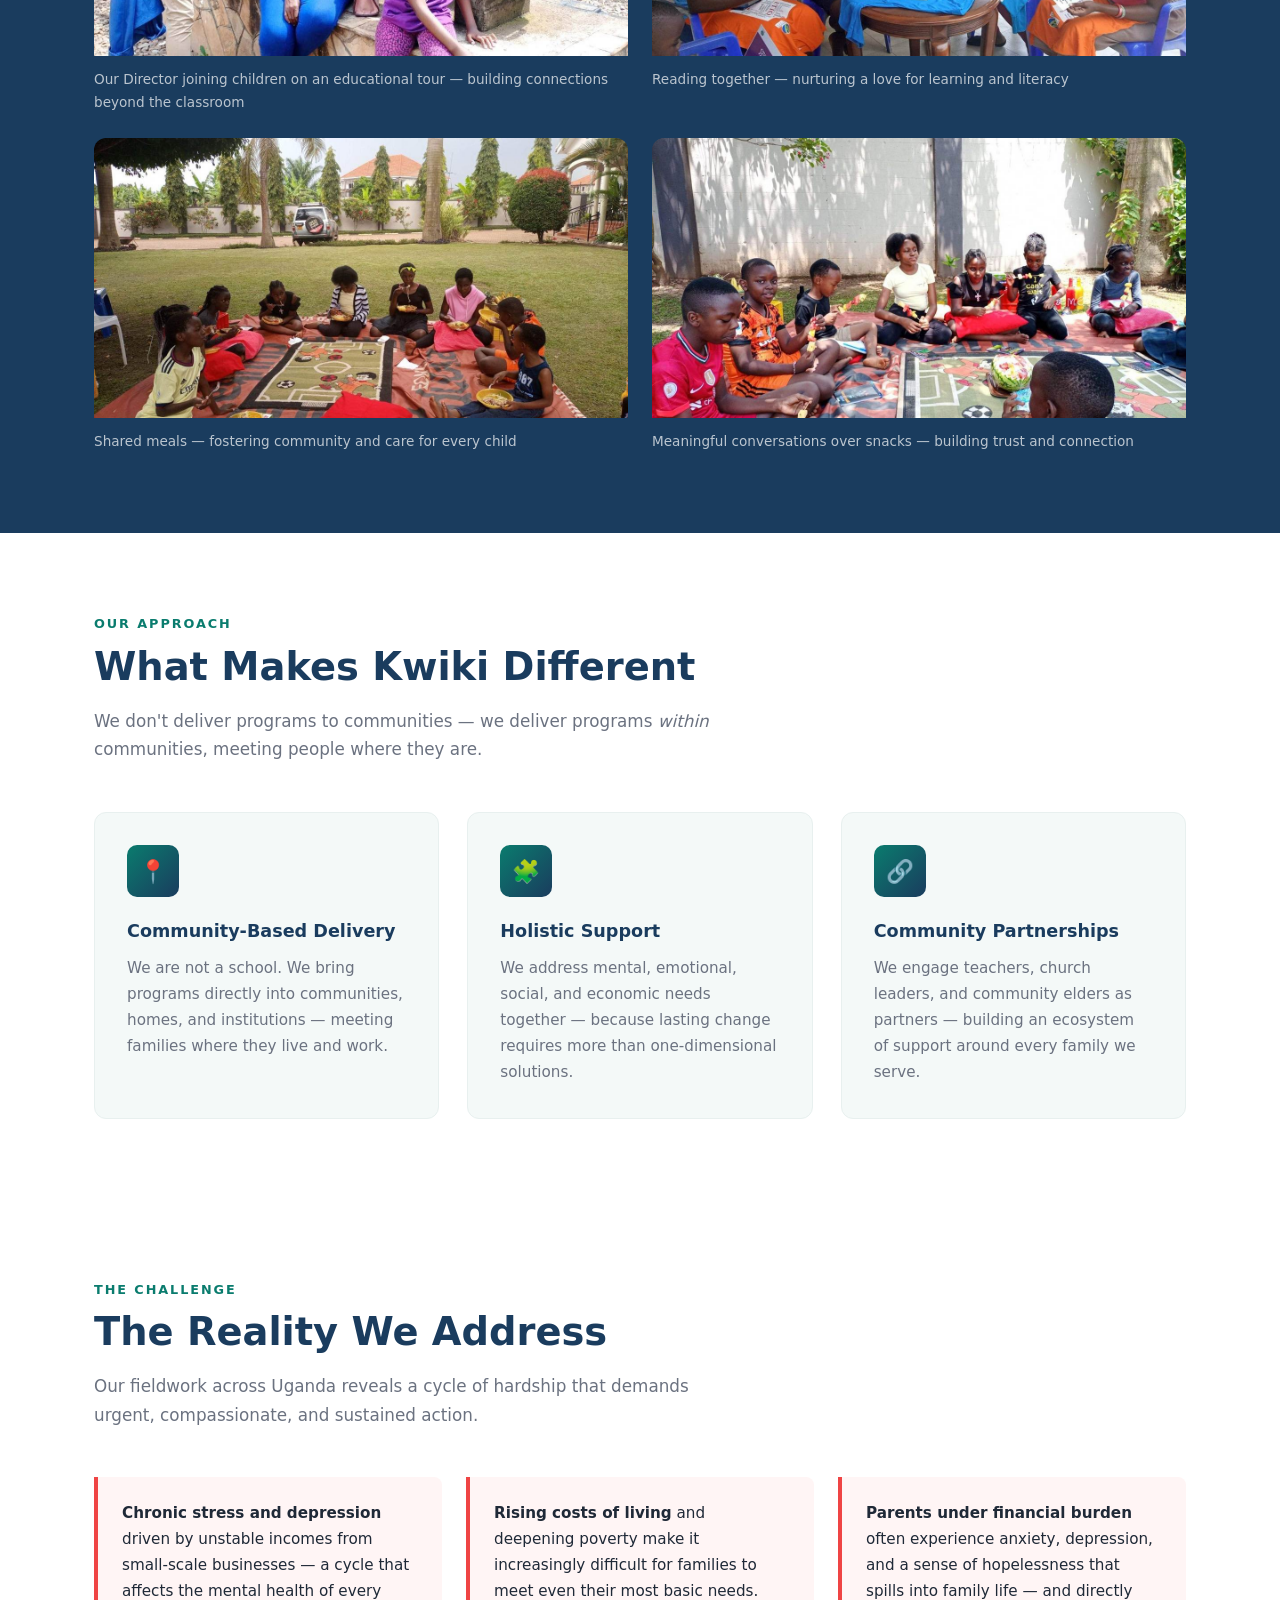
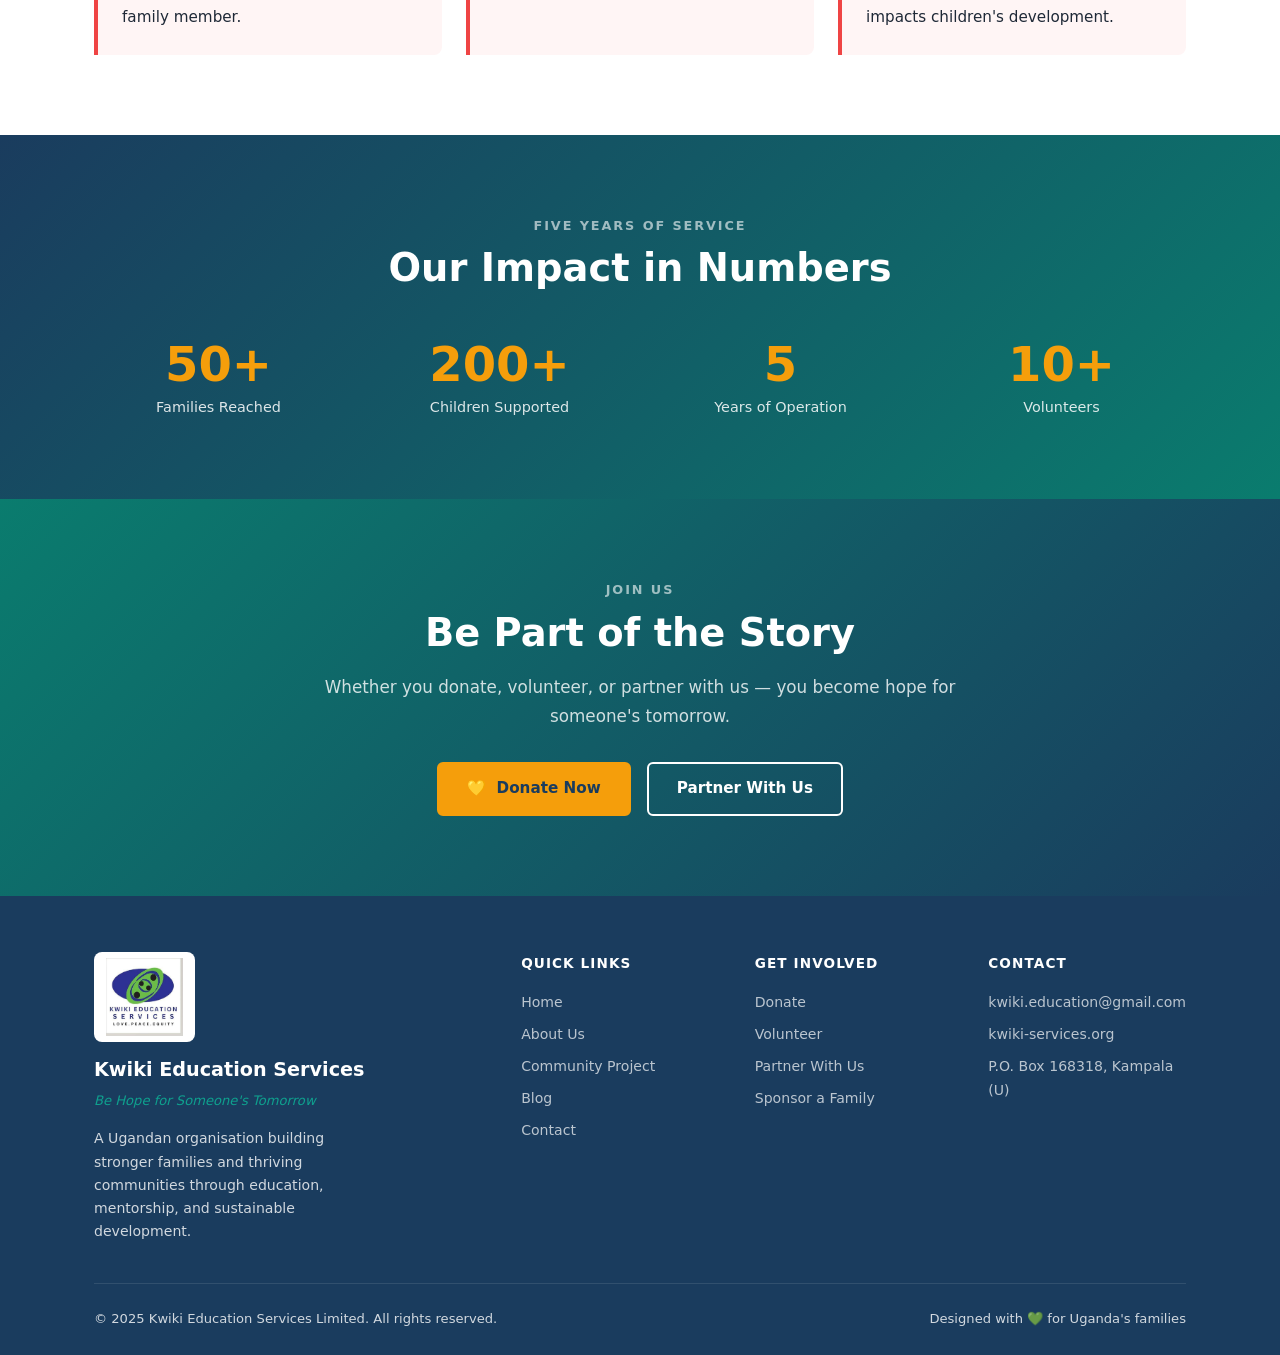
==== commit c3df5639: "fix: update og:url, og:image, sitemap, and schema references to kwiki-services.org" ====
--- a/about.html
+++ b/about.html
@@ -1,11 +1,11 @@
 <!DOCTYPE html> <html lang="en"> <head> <meta charset="UTF-8" /> <meta name="viewport" content="width=device-width, initial-scale=1.0" /> <meta name="description" content="About Kwiki Education Services — our vision, mission, director's message, and the community problems we are solving in Uganda." /> <title>About Us | Kwiki Education Services</title><link rel="icon" href="logo1.jpeg" type="image/jpeg" /> <link rel="stylesheet" href="style.css?v=2" /> <meta property="og:title" content="About Us | Kwiki Education Services" />
 <meta property="og:description" content="Learn about Kwiki Education Services - our vision, mission, director message, and the community problems we are solving in Uganda." />
-<meta property="og:image" content="https://albert-mugarura.github.io/kwiki-education-website/logo1.jpeg" />
+<meta property="og:image" content="https://kwiki-services.org/logo1.jpeg" />
 <meta property="og:image:width" content="434" />
 <meta property="og:image:height" content="437" />
 <meta property="og:type" content="website" />
-<meta property="og:url" content="https://albert-mugarura.github.io/kwiki-education-website/about.html" />
+<meta property="og:url" content="https://kwiki-services.org/about.html" />
 <meta name="twitter:card" content="summary" />
 <meta name="twitter:title" content="About Us | Kwiki Education Services" />
 <meta name="twitter:description" content="Learn about Kwiki Education Services - our vision, mission, director message, and the community problems we are solving in Uganda." />
-<meta name="twitter:image" content="https://albert-mugarura.github.io/kwiki-education-website/logo1.jpeg" /><script type="application/ld+json">{"@context":"https://schema.org","@type":"Organization","name":"Kwiki Education Services","url":"https://www.kwiki-services.org","logo":"https://albert-mugarura.github.io/kwiki-education-website/logo1.jpeg","description":"Strengthening families and communities in Uganda through mental health support, skills training, and financial literacy programs.","email":"kwiki.education@gmail.com","slogan":"Be Hope for Someone's Tomorrow","location":{"@type":"Place","address":{"@type":"PostalAddress","addressCountry":"UG"}}}</script><link rel="sitemap" type="application/xml" title="Sitemap" href="https://albert-mugarura.github.io/kwiki-education-website/sitemap.xml" /></head> <body> <nav class="navbar"> <div class="container"> <a href="index.html" class="nav-brand"> <img src="logo1.jpeg" alt="Kwiki Education Services" class="nav-logo" fetchpriority="high" /> <div> <span class="org-name">Kwiki Education Services</span> <span class="org-slogan">Be Hope for Someone's Tomorrow</span> </div> </a> <button class="nav-toggle" aria-label="Toggle menu" onclick="document.querySelector('.nav-links').classList.toggle('open')"> <span></span><span></span><span></span> </button> <ul class="nav-links"> <li><a href="index.html">Home</a></li> <li><a href="about.html" class="active">About Us</a></li> <li><a href="kampala.html">Community Project</a></li> <li><a href="contact.html">Contact</a></li> <li><a href="articles.html">Blog</a></li> <li><a href="donations.html" class="btn-donate">Donate Now</a></li> </ul> </div> </nav> <section class="page-hero"> <div class="container"> <p class="section-label" style="color: rgba(255,255,255,0.65);">Our Story</p> <h1>About Kwiki Education Services</h1> <p>We are a community united by purpose, committed to strengthening families affected socio-emotionally and economically to become healthier, stronger, and more stable communities.</p> </div> </section> <section class="vision-mission"> <div class="container"> <p class="section-label">Foundation</p> <h2 class="section-title">Our Vision &amp; Mission</h2> <div class="vm-grid"> <div class="vm-card"> <h3>🔭 Our Vision</h3> <p>Families in Uganda, united by love, peace, and equity, flourishing socio-emotionally and economically, cultivating strong family bonds, and ensuring holistic well-being across generations.</p> </div> <div class="vm-card"> <h3>🎯 Our Mission</h3> <p>To strengthen families in overcoming everyday socio-emotional and economic stress through ongoing educational training, dedicated mentorship, and comprehensive psychosocial support, fostering long-term family well-being and thriving communities.</p> </div> </div> </div> </section> <section class="director-section"> <div class="container"> <p class="section-label">Leadership</p> <h2 class="section-title">Meet Our Director</h2> <div class="director-content"> <div class="director-photo"> <img loading="lazy" src="director.jpeg" alt="Kazooba Atuhairwe Caroline, Director" style="width:100%; height:100%; object-fit:cover; border-radius:12px;" /> </div> <div class="director-info"> <h3>Kazooba Atuhairwe Caroline</h3> <p class="title">Director, Kwiki Education Services Limited</p> <p>Kwiki Education Services is guided by one unwavering belief: <strong>education is the most powerful catalyst for lasting change.</strong></p> <p>Under Caroline's leadership, Kwiki has grown from a vision into a living, breathing community movement, one that walks alongside Uganda's most vulnerable families, giving them not just knowledge, but the dignity, tools, and connections they need to truly thrive.</p> <p>Kwiki is more than an organisation; it is a community united by purpose, committed to helping families break the cycle of poverty and build sustainable futures through mentorship, skills training, and sustained support.</p> <a href="contact.html" class="btn btn-teal" style="margin-top: 0.5rem;">Get in Touch</a> </div> </div> </div> </section> <section style="background: var(--white); padding: 5rem 0;"> <div class="container"> <p class="section-label">From the Director</p> <h2 class="section-title">Champion of All Time</h2> <p class="section-subtitle">Simple solutions to big problems — a book by our Director, Caroline Atuhairwe Kazooba</p> <div class="book-content-grid"> <div class="book-covers-grid"> <img src="book1.jpeg" alt="Champion of All Time - Front Cover" style="width:100%; border-radius:8px; box-shadow:0 4px 12px rgba(0,0,0,0.1);" /> <img src="book2.jpeg" alt="Champion of All Time - Back Cover" style="width:100%; border-radius:8px; box-shadow:0 4px 12px rgba(0,0,0,0.1);" /> </div> <div> <p style="font-size:1.05rem; color:var(--gray); margin-bottom:1rem;">In a world weighed down by uncertainty, this book offers a compassionate voice of hope. Through faith-anchored storytelling and heartfelt reflection, it speaks to the struggles we all face: loneliness, fear and doubt — but most importantly it shows how healing and restoration can be attained.</p> <p style="font-size:1.05rem; color:var(--gray); margin-bottom:1rem;">Each chapter is a gentle companion, guiding readers towards clarity, courage and renewed strength. Whether you are navigating personal challenges, seeking encouragement or simply longing for words that uplift, this book reminds you that peace and purpose are within reach.</p> <p style="font-size:1.05rem; color:var(--gray); margin-bottom:1rem;">Caroline Atuhairwe Kazooba is a writer shaped by lived experience with a deep compassion for wounded hearts. Her work flows from a desire to help people find emotional strength, restore connection and rediscover hope amid life's unseen battles.</p> <p style="font-size:1.2rem; font-weight:900; color:var(--accent); margin:1rem 0;">UGX 50,000 <span style="font-size:0.9rem; font-weight:400; color:var(--gray);">(~$14 USD)</span></p> <p style="font-size:0.9rem; color:var(--teal); font-weight:600;">General | Mental Health | Inspiration</p> <p style="font-size:0.85rem; color:var(--gray); margin-top:0.5rem;">ISBN: 9789970 243501</p> <p style="font-size:0.9rem; color:var(--gray); margin-top:0.75rem;">Buy a copy to support Kwiki.</p> <div style="margin-top:0.5rem; font-size:0.9rem; color:var(--gray);"> <p>Email: <a href="mailto:kwiki.education@gmail.com" style="color:var(--teal);">kwiki.education@gmail.com</a></p> <p>Phone: +256 782 496 314 | +256 701 496 314</p> <p>P.O. Box 168318, Kampala (U)</p> </div> </div> </div> </div> </section> <section class="impact" style="background: var(--navy);"> <div class="container"> <p class="section-label" style="color: rgba(255,255,255,0.6);">Our Work in Pictures</p> <h2 class="section-title" style="color: var(--white);">Moments That Matter</h2> <p class="section-subtitle" style="color: rgba(255,255,255,0.75); margin: 0 auto 2.5rem;">Every image tells a story of hope, learning, and community.</p> <div style="display: grid; grid-template-columns: 1fr 1fr; gap: 1.5rem;"> <div style="border-radius: 12px; overflow: hidden;"> <img loading="lazy" src="tour.jpeg" alt="Director with children on tour" style="width:100%; height:280px; object-fit:cover; display:block;" /> <p style="color: rgba(255,255,255,0.7); font-size:0.85rem; padding: 0.75rem 0 0;">Our Director joining children on an educational tour — building connections beyond the classroom</p> </div> <div style="border-radius: 12px; overflow: hidden;"> <img loading="lazy" src="sitcircle.jpeg" alt="Staff reading books with children" style="width:100%; height:280px; object-fit:cover; display:block;" /> <p style="color: rgba(255,255,255,0.7); font-size:0.85rem; padding: 0.75rem 0 0;">Reading together — nurturing a love for learning and literacy</p> </div> </div> <div style="display: grid; grid-template-columns: 1fr 1fr; gap: 1.5rem; margin-top: 1.5rem;"> <div style="border-radius: 12px; overflow: hidden;"> <img loading="lazy" src="circleat.jpeg" alt="Children eating lunch in a circle" style="width:100%; height:280px; object-fit:cover; display:block;" /> <p style="color: rgba(255,255,255,0.7); font-size:0.85rem; padding: 0.75rem 0 0;">Shared meals — fostering community and care for every child</p> </div> <div style="border-radius: 12px; overflow: hidden;"> <img loading="lazy" src="circleat2.jpeg" alt="Children having snacks and talking" style="width:100%; height:280px; object-fit:cover; display:block;" /> <p style="color: rgba(255,255,255,0.7); font-size:0.85rem; padding: 0.75rem 0 0;">Meaningful conversations over snacks — building trust and connection</p> </div> </div> </div> </section> <section style="background: var(--white); padding: 5rem 0;"> <div class="container"> <p class="section-label">Our Approach</p> <h2 class="section-title">What Makes Kwiki Different</h2> <p class="section-subtitle">We don't deliver programs to communities — we deliver programs <em>within</em> communities, meeting people where they are.</p> <div class="services-grid" style="margin-top: 3rem;"> <div class="service-card"> <div class="service-icon">📍</div> <h3>Community-Based Delivery</h3> <p>We are not a school. We bring programs directly into communities, homes, and institutions — meeting families where they live and work.</p> </div> <div class="service-card"> <div class="service-icon">🧩</div> <h3>Holistic Support</h3> <p>We address mental, emotional, social, and economic needs together — because lasting change requires more than one-dimensional solutions.</p> </div> <div class="service-card"> <div class="service-icon">🔗</div> <h3>Community Partnerships</h3> <p>We engage teachers, church leaders, and community elders as partners — building an ecosystem of support around every family we serve.</p> </div> </div> </div> </section> <section class="problem-statement"> <div class="container"> <p class="section-label">The Challenge</p> <h2 class="section-title">The Reality We Address</h2> <p class="section-subtitle">Our fieldwork across Uganda reveals a cycle of hardship that demands urgent, compassionate, and sustained action.</p> <div class="problem-list"> <div class="problem-item"> <p><strong>Chronic stress and depression</strong> driven by unstable incomes from small-scale businesses — a cycle that affects the mental health of every family member.</p> </div> <div class="problem-item"> <p><strong>Rising costs of living</strong> and deepening poverty make it increasingly difficult for families to meet even their most basic needs.</p> </div> <div class="problem-item"> <p><strong>Parents under financial burden</strong> often experience anxiety, depression, and a sense of hopelessness that spills into family life — and directly impacts children's development.</p> </div> </div> </div> </section> <section class="impact"> <div class="container text-center"> <p class="section-label" style="color: rgba(255,255,255,0.6);">Five Years of Service</p> <h2 class="section-title" style="color: var(--white);">Our Impact in Numbers</h2> <div class="impact-grid"> <div class="impact-item"><strong>50+</strong><p>Families Reached</p></div> <div class="impact-item"><strong>200+</strong><p>Children Supported</p></div> <div class="impact-item"><strong>5</strong><p>Years of Operation</p></div> <div class="impact-item"><strong>10+</strong><p>Volunteers</p></div> </div> </div> </section> <section class="donate-cta"> <div class="container"> <p class="section-label" style="color: rgba(255,255,255,0.6);">Join Us</p> <h2 class="section-title">Be Part of the Story</h2> <p class="section-subtitle">Whether you donate, volunteer, or partner with us — you become hope for someone's tomorrow.</p> <div class="donate-options"> <a href="donations.html" class="btn btn-primary">💛 &nbsp;Donate Now</a> <a href="contact.html" class="btn btn-secondary">Partner With Us</a> </div> </div> </section> <footer class="footer"> <div class="container"> <div class="footer-grid"> <div class="footer-brand"> <img loading="lazy" src="logo1.jpeg" alt="Kwiki Education Services" class="footer-logo" /> <p class="org-name">Kwiki Education Services</p> <p class="slogan">Be Hope for Someone's Tomorrow</p> <p>A Ugandan organisation building stronger families and thriving communities through education, mentorship, and sustainable development.</p> </div> <div class="footer-col"> <h4>Quick Links</h4> <a href="index.html">Home</a> <a href="about.html">About Us</a> <a href="kampala.html">Community Project</a> <a href="articles.html">Blog</a> <a href="contact.html">Contact</a> </div> <div class="footer-col"> <h4>Get Involved</h4> <a href="donations.html">Donate</a> <a href="contact.html">Volunteer</a> <a href="contact.html">Partner With Us</a> <a href="contact.html">Sponsor a Family</a> </div> <div class="footer-col"> <h4>Contact</h4> <a href="mailto:kwiki.education@gmail.com">kwiki.education@gmail.com</a> <a href="https://www.kwiki-services.org" target="_blank">kwiki-services.org</a> <a href="#">P.O. Box 168318, Kampala (U)</a> </div> </div> <div class="footer-bottom"> <span>© 2025 Kwiki Education Services Limited. All rights reserved.</span> <span>Designed with 💚 for Uganda's families</span> </div> </div> </footer> </body> </html>+<meta name="twitter:image" content="https://kwiki-services.org/logo1.jpeg" /><script type="application/ld+json">{"@context":"https://schema.org","@type":"Organization","name":"Kwiki Education Services","url":"https://kwiki-services.org","logo":"https://kwiki-services.org/logo1.jpeg","description":"Strengthening families and communities in Uganda through mental health support, skills training, and financial literacy programs.","email":"kwiki.education@gmail.com","slogan":"Be Hope for Someone's Tomorrow","location":{"@type":"Place","address":{"@type":"PostalAddress","addressCountry":"UG"}}}</script><link rel="sitemap" type="application/xml" title="Sitemap" href="https://kwiki-services.org/sitemap.xml" /></head> <body> <nav class="navbar"> <div class="container"> <a href="index.html" class="nav-brand"> <img src="logo1.jpeg" alt="Kwiki Education Services" class="nav-logo" fetchpriority="high" /> <div> <span class="org-name">Kwiki Education Services</span> <span class="org-slogan">Be Hope for Someone's Tomorrow</span> </div> </a> <button class="nav-toggle" aria-label="Toggle menu" onclick="document.querySelector('.nav-links').classList.toggle('open')"> <span></span><span></span><span></span> </button> <ul class="nav-links"> <li><a href="index.html">Home</a></li> <li><a href="about.html" class="active">About Us</a></li> <li><a href="kampala.html">Community Project</a></li> <li><a href="contact.html">Contact</a></li> <li><a href="articles.html">Blog</a></li> <li><a href="donations.html" class="btn-donate">Donate Now</a></li> </ul> </div> </nav> <section class="page-hero"> <div class="container"> <p class="section-label" style="color: rgba(255,255,255,0.65);">Our Story</p> <h1>About Kwiki Education Services</h1> <p>We are a community united by purpose, committed to strengthening families affected socio-emotionally and economically to become healthier, stronger, and more stable communities.</p> </div> </section> <section class="vision-mission"> <div class="container"> <p class="section-label">Foundation</p> <h2 class="section-title">Our Vision &amp; Mission</h2> <div class="vm-grid"> <div class="vm-card"> <h3>🔭 Our Vision</h3> <p>Families in Uganda, united by love, peace, and equity, flourishing socio-emotionally and economically, cultivating strong family bonds, and ensuring holistic well-being across generations.</p> </div> <div class="vm-card"> <h3>🎯 Our Mission</h3> <p>To strengthen families in overcoming everyday socio-emotional and economic stress through ongoing educational training, dedicated mentorship, and comprehensive psychosocial support, fostering long-term family well-being and thriving communities.</p> </div> </div> </div> </section> <section class="director-section"> <div class="container"> <p class="section-label">Leadership</p> <h2 class="section-title">Meet Our Director</h2> <div class="director-content"> <div class="director-photo"> <img loading="lazy" src="director.jpeg" alt="Kazooba Atuhairwe Caroline, Director" style="width:100%; height:100%; object-fit:cover; border-radius:12px;" /> </div> <div class="director-info"> <h3>Kazooba Atuhairwe Caroline</h3> <p class="title">Director, Kwiki Education Services Limited</p> <p>Kwiki Education Services is guided by one unwavering belief: <strong>education is the most powerful catalyst for lasting change.</strong></p> <p>Under Caroline's leadership, Kwiki has grown from a vision into a living, breathing community movement, one that walks alongside Uganda's most vulnerable families, giving them not just knowledge, but the dignity, tools, and connections they need to truly thrive.</p> <p>Kwiki is more than an organisation; it is a community united by purpose, committed to helping families break the cycle of poverty and build sustainable futures through mentorship, skills training, and sustained support.</p> <a href="contact.html" class="btn btn-teal" style="margin-top: 0.5rem;">Get in Touch</a> </div> </div> </div> </section> <section style="background: var(--white); padding: 5rem 0;"> <div class="container"> <p class="section-label">From the Director</p> <h2 class="section-title">Champion of All Time</h2> <p class="section-subtitle">Simple solutions to big problems — a book by our Director, Caroline Atuhairwe Kazooba</p> <div class="book-content-grid"> <div class="book-covers-grid"> <img src="book1.jpeg" alt="Champion of All Time - Front Cover" style="width:100%; border-radius:8px; box-shadow:0 4px 12px rgba(0,0,0,0.1);" /> <img src="book2.jpeg" alt="Champion of All Time - Back Cover" style="width:100%; border-radius:8px; box-shadow:0 4px 12px rgba(0,0,0,0.1);" /> </div> <div> <p style="font-size:1.05rem; color:var(--gray); margin-bottom:1rem;">In a world weighed down by uncertainty, this book offers a compassionate voice of hope. Through faith-anchored storytelling and heartfelt reflection, it speaks to the struggles we all face: loneliness, fear and doubt — but most importantly it shows how healing and restoration can be attained.</p> <p style="font-size:1.05rem; color:var(--gray); margin-bottom:1rem;">Each chapter is a gentle companion, guiding readers towards clarity, courage and renewed strength. Whether you are navigating personal challenges, seeking encouragement or simply longing for words that uplift, this book reminds you that peace and purpose are within reach.</p> <p style="font-size:1.05rem; color:var(--gray); margin-bottom:1rem;">Caroline Atuhairwe Kazooba is a writer shaped by lived experience with a deep compassion for wounded hearts. Her work flows from a desire to help people find emotional strength, restore connection and rediscover hope amid life's unseen battles.</p> <p style="font-size:1.2rem; font-weight:900; color:var(--accent); margin:1rem 0;">UGX 50,000 <span style="font-size:0.9rem; font-weight:400; color:var(--gray);">(~$14 USD)</span></p> <p style="font-size:0.9rem; color:var(--teal); font-weight:600;">General | Mental Health | Inspiration</p> <p style="font-size:0.85rem; color:var(--gray); margin-top:0.5rem;">ISBN: 9789970 243501</p> <p style="font-size:0.9rem; color:var(--gray); margin-top:0.75rem;">Buy a copy to support Kwiki.</p> <div style="margin-top:0.5rem; font-size:0.9rem; color:var(--gray);"> <p>Email: <a href="mailto:kwiki.education@gmail.com" style="color:var(--teal);">kwiki.education@gmail.com</a></p> <p>Phone: +256 782 496 314 | +256 701 496 314</p> <p>P.O. Box 168318, Kampala (U)</p> </div> </div> </div> </div> </section> <section class="impact" style="background: var(--navy);"> <div class="container"> <p class="section-label" style="color: rgba(255,255,255,0.6);">Our Work in Pictures</p> <h2 class="section-title" style="color: var(--white);">Moments That Matter</h2> <p class="section-subtitle" style="color: rgba(255,255,255,0.75); margin: 0 auto 2.5rem;">Every image tells a story of hope, learning, and community.</p> <div style="display: grid; grid-template-columns: 1fr 1fr; gap: 1.5rem;"> <div style="border-radius: 12px; overflow: hidden;"> <img loading="lazy" src="tour.jpeg" alt="Director with children on tour" style="width:100%; height:280px; object-fit:cover; display:block;" /> <p style="color: rgba(255,255,255,0.7); font-size:0.85rem; padding: 0.75rem 0 0;">Our Director joining children on an educational tour — building connections beyond the classroom</p> </div> <div style="border-radius: 12px; overflow: hidden;"> <img loading="lazy" src="sitcircle.jpeg" alt="Staff reading books with children" style="width:100%; height:280px; object-fit:cover; display:block;" /> <p style="color: rgba(255,255,255,0.7); font-size:0.85rem; padding: 0.75rem 0 0;">Reading together — nurturing a love for learning and literacy</p> </div> </div> <div style="display: grid; grid-template-columns: 1fr 1fr; gap: 1.5rem; margin-top: 1.5rem;"> <div style="border-radius: 12px; overflow: hidden;"> <img loading="lazy" src="circleat.jpeg" alt="Children eating lunch in a circle" style="width:100%; height:280px; object-fit:cover; display:block;" /> <p style="color: rgba(255,255,255,0.7); font-size:0.85rem; padding: 0.75rem 0 0;">Shared meals — fostering community and care for every child</p> </div> <div style="border-radius: 12px; overflow: hidden;"> <img loading="lazy" src="circleat2.jpeg" alt="Children having snacks and talking" style="width:100%; height:280px; object-fit:cover; display:block;" /> <p style="color: rgba(255,255,255,0.7); font-size:0.85rem; padding: 0.75rem 0 0;">Meaningful conversations over snacks — building trust and connection</p> </div> </div> </div> </section> <section style="background: var(--white); padding: 5rem 0;"> <div class="container"> <p class="section-label">Our Approach</p> <h2 class="section-title">What Makes Kwiki Different</h2> <p class="section-subtitle">We don't deliver programs to communities — we deliver programs <em>within</em> communities, meeting people where they are.</p> <div class="services-grid" style="margin-top: 3rem;"> <div class="service-card"> <div class="service-icon">📍</div> <h3>Community-Based Delivery</h3> <p>We are not a school. We bring programs directly into communities, homes, and institutions — meeting families where they live and work.</p> </div> <div class="service-card"> <div class="service-icon">🧩</div> <h3>Holistic Support</h3> <p>We address mental, emotional, social, and economic needs together — because lasting change requires more than one-dimensional solutions.</p> </div> <div class="service-card"> <div class="service-icon">🔗</div> <h3>Community Partnerships</h3> <p>We engage teachers, church leaders, and community elders as partners — building an ecosystem of support around every family we serve.</p> </div> </div> </div> </section> <section class="problem-statement"> <div class="container"> <p class="section-label">The Challenge</p> <h2 class="section-title">The Reality We Address</h2> <p class="section-subtitle">Our fieldwork across Uganda reveals a cycle of hardship that demands urgent, compassionate, and sustained action.</p> <div class="problem-list"> <div class="problem-item"> <p><strong>Chronic stress and depression</strong> driven by unstable incomes from small-scale businesses — a cycle that affects the mental health of every family member.</p> </div> <div class="problem-item"> <p><strong>Rising costs of living</strong> and deepening poverty make it increasingly difficult for families to meet even their most basic needs.</p> </div> <div class="problem-item"> <p><strong>Parents under financial burden</strong> often experience anxiety, depression, and a sense of hopelessness that spills into family life — and directly impacts children's development.</p> </div> </div> </div> </section> <section class="impact"> <div class="container text-center"> <p class="section-label" style="color: rgba(255,255,255,0.6);">Five Years of Service</p> <h2 class="section-title" style="color: var(--white);">Our Impact in Numbers</h2> <div class="impact-grid"> <div class="impact-item"><strong>50+</strong><p>Families Reached</p></div> <div class="impact-item"><strong>200+</strong><p>Children Supported</p></div> <div class="impact-item"><strong>5</strong><p>Years of Operation</p></div> <div class="impact-item"><strong>10+</strong><p>Volunteers</p></div> </div> </div> </section> <section class="donate-cta"> <div class="container"> <p class="section-label" style="color: rgba(255,255,255,0.6);">Join Us</p> <h2 class="section-title">Be Part of the Story</h2> <p class="section-subtitle">Whether you donate, volunteer, or partner with us — you become hope for someone's tomorrow.</p> <div class="donate-options"> <a href="donations.html" class="btn btn-primary">💛 &nbsp;Donate Now</a> <a href="contact.html" class="btn btn-secondary">Partner With Us</a> </div> </div> </section> <footer class="footer"> <div class="container"> <div class="footer-grid"> <div class="footer-brand"> <img loading="lazy" src="logo1.jpeg" alt="Kwiki Education Services" class="footer-logo" /> <p class="org-name">Kwiki Education Services</p> <p class="slogan">Be Hope for Someone's Tomorrow</p> <p>A Ugandan organisation building stronger families and thriving communities through education, mentorship, and sustainable development.</p> </div> <div class="footer-col"> <h4>Quick Links</h4> <a href="index.html">Home</a> <a href="about.html">About Us</a> <a href="kampala.html">Community Project</a> <a href="articles.html">Blog</a> <a href="contact.html">Contact</a> </div> <div class="footer-col"> <h4>Get Involved</h4> <a href="donations.html">Donate</a> <a href="contact.html">Volunteer</a> <a href="contact.html">Partner With Us</a> <a href="contact.html">Sponsor a Family</a> </div> <div class="footer-col"> <h4>Contact</h4> <a href="mailto:kwiki.education@gmail.com">kwiki.education@gmail.com</a> <a href="https://kwiki-services.org" target="_blank">kwiki-services.org</a> <a href="#">P.O. Box 168318, Kampala (U)</a> </div> </div> <div class="footer-bottom"> <span>© 2025 Kwiki Education Services Limited. All rights reserved.</span> <span>Designed with 💚 for Uganda's families</span> </div> </div> </footer> </body> </html>
--- a/style.css
+++ b/style.css
@@ -1 +1 @@
-*,*::before,*::after{box-sizing:border-box;margin:0;padding:0}:root{--navy:#1a3c5e;--teal:#0a7c6e;--teal-light:#0fa08e;--white:#ffffff;--off-white:#f4f9f8;--gray:#6b7280;--light-gray:#e8f0ef;--accent:#f59e0b;--text:#1f2937}html{scroll-behavior:smooth}body{font-family:'Segoe UI',system-ui,sans-serif;color:var(--text);line-height:1.7;background:var(--white)}img{max-width:100%;display:block}a{text-decoration:none;color:inherit}ul{list-style:none}.container{max-width:1140px;margin:0 auto;padding:0 1.5rem}section{padding:5rem 0}.section-label{font-size:0.8rem;font-weight:700;letter-spacing:0.15em;text-transform:uppercase;color:var(--teal);margin-bottom:0.5rem}.section-title{font-size:clamp(1.75rem,3vw,2.5rem);font-weight:800;color:var(--navy);line-height:1.25;margin-bottom:1rem}.section-subtitle{font-size:1.05rem;color:var(--gray);max-width:640px}.text-center{text-align:center}.text-center .section-subtitle{margin:0 auto}.btn{display:inline-block;padding:0.75rem 1.75rem;border-radius:6px;font-weight:600;font-size:0.95rem;transition:all 0.2s ease;cursor:pointer;border:2px solid transparent}.btn-primary{background:var(--accent);color:var(--navy);border-color:var(--accent)}.btn-primary:hover{background:#d97706;border-color:#d97706}.btn-secondary{background:transparent;color:var(--white);border-color:var(--white)}.btn-secondary:hover{background:var(--white);color:var(--navy)}.btn-teal{background:var(--teal);color:var(--white);border-color:var(--teal)}.btn-teal:hover{background:var(--teal-light);border-color:var(--teal-light)}.btn-outline-navy{background:transparent;color:var(--navy);border-color:var(--navy)}.btn-outline-navy:hover{background:var(--navy);color:var(--white)}.navbar{position:sticky;top:0;z-index:1000;background:var(--navy);box-shadow:0 2px 12px rgba(0,0,0,0.15)}.navbar .container{display:flex;align-items:center;justify-content:space-between;padding-top:1rem;padding-bottom:1rem}.nav-brand{display:flex;align-items:center;gap:0.75rem;flex-direction:row}.nav-logo{height:90px;width:auto;object-fit:contain;flex-shrink:0;background-color:#ffffff !important;border-radius:8px;padding:6px 12px;display:block}.footer-logo{height:90px;width:auto;object-fit:contain;margin-bottom:0.75rem;background-color:#ffffff !important;border-radius:8px;padding:6px 12px;display:block}@media (max-width:768px){.nav-logo{height:55px;padding:4px 8px}.footer-logo{height:55px;padding:4px 8px}}.nav-brand .org-name{font-size:1.2rem;font-weight:800;color:var(--white);letter-spacing:0.02em}.nav-brand .org-slogan{font-size:0.7rem;color:var(--teal-light);letter-spacing:0.08em}.nav-links{display:flex;align-items:center;gap:0.25rem}.nav-links a{color:rgba(255,255,255,0.85);font-size:0.9rem;font-weight:500;padding:0.4rem 0.85rem;border-radius:4px;transition:all 0.2s}.nav-links a:hover,.nav-links a.active{color:var(--white);background:rgba(255,255,255,0.1)}.nav-links .btn-donate{background:var(--accent);color:var(--navy);font-weight:700;padding:0.45rem 1.1rem;border-radius:5px;margin-left:0.5rem}.nav-links .btn-donate:hover{background:#d97706}.nav-toggle{display:none;flex-direction:column;gap:5px;background:none;border:none;cursor:pointer;padding:4px}.nav-toggle span{display:block;width:24px;height:2px;background:var(--white);border-radius:2px;transition:all 0.3s}.hero{background:linear-gradient(135deg,rgba(26,60,94,0.85) 0%,rgba(15,76,117,0.8) 40%,rgba(10,124,110,0.85) 100%),url('teamjoinhands.jpeg') center/cover no-repeat;color:var(--white);padding:6rem 0 5rem;position:relative;overflow:hidden}.hero::before{content:'';position:absolute;inset:0;background:url("data:image/svg+xml,%3Csvg width='60' height='60' viewBox='0 0 60 60' xmlns='http://www.w3.org/2000/svg'%3E%3Cg fill='none' fill-rule='evenodd'%3E%3Cg fill='%23ffffff' fill-opacity='0.03'%3E%3Cpath d='M36 34v-4h-2v4h-4v2h4v4h2v-4h4v-2h-4zm0-30V0h-2v4h-4v2h4v4h2V6h4V4h-4zM6 34v-4H4v4H0v2h4v4h2v-4h4v-2H6zM6 4V0H4v4H0v2h4v4h2V6h4V4H6z'/%3E%3C/g%3E%3C/g%3E%3C/svg%3E")}.hero .container{position:relative}.hero-badge{display:inline-block;background:rgba(255,255,255,0.15);color:rgba(255,255,255,0.9);font-size:0.78rem;font-weight:600;letter-spacing:0.12em;text-transform:uppercase;padding:0.35rem 1rem;border-radius:20px;margin-bottom:1.5rem;border:1px solid rgba(255,255,255,0.2)}.hero h1{font-size:clamp(2.2rem,5vw,3.75rem);font-weight:900;line-height:1.15;margin-bottom:1.25rem;max-width:750px}.hero h1 span{color:var(--accent)}.hero p{font-size:1.15rem;opacity:0.88;max-width:580px;margin-bottom:2.25rem}.hero-cta{display:flex;gap:1rem;flex-wrap:wrap}.hero-stats{display:flex;gap:2.5rem;margin-top:3.5rem;padding-top:2.5rem;border-top:1px solid rgba(255,255,255,0.15);flex-wrap:wrap}.hero-stat strong{display:block;font-size:2rem;font-weight:900;color:var(--accent)}.hero-stat span{font-size:0.85rem;opacity:0.8}.services{background:var(--white)}.services-grid{display:grid;grid-template-columns:repeat(auto-fit,minmax(280px,1fr));gap:1.75rem;margin-top:3rem}.service-card{background:var(--off-white);border-radius:12px;padding:2rem;border:1px solid var(--light-gray);transition:transform 0.2s,box-shadow 0.2s}.service-card:hover{transform:translateY(-4px);box-shadow:0 12px 30px rgba(10,124,110,0.12)}.service-icon{width:52px;height:52px;background:linear-gradient(135deg,var(--teal),var(--navy));border-radius:10px;display:flex;align-items:center;justify-content:center;margin-bottom:1.25rem;font-size:1.4rem}.service-card h3{font-size:1.1rem;font-weight:700;color:var(--navy);margin-bottom:0.6rem}.service-card p{font-size:0.95rem;color:var(--gray)}.impact{background:linear-gradient(135deg,var(--navy),var(--teal));color:var(--white)}.impact-grid{display:grid;grid-template-columns:repeat(auto-fit,minmax(180px,1fr));gap:2rem;margin-top:3rem;text-align:center}.impact-item strong{display:block;font-size:3rem;font-weight:900;color:var(--accent);line-height:1}.impact-item p{font-size:0.9rem;opacity:0.85;margin-top:0.4rem}.programs{background:var(--off-white)}.programs-grid{display:grid;grid-template-columns:repeat(auto-fit,minmax(300px,1fr));gap:1.5rem;margin-top:3rem}.program-card{background:var(--white);border-radius:12px;padding:1.75rem;border-left:4px solid var(--teal);box-shadow:0 2px 8px rgba(0,0,0,0.06);transition:box-shadow 0.2s}.program-card:hover{box-shadow:0 8px 24px rgba(10,124,110,0.12)}.program-card h3{font-size:1rem;font-weight:700;color:var(--navy);margin-bottom:0.5rem}.program-card p{font-size:0.92rem;color:var(--gray)}.testimonials{background:var(--white)}.testimonials-grid{display:grid;grid-template-columns:repeat(auto-fit,minmax(280px,1fr));gap:1.5rem;margin-top:3rem}.testimonial-card{background:var(--off-white);border-radius:12px;padding:1.75rem;border:1px solid var(--light-gray);position:relative}.testimonial-card::before{content:'\201C';position:absolute;top:1rem;right:1.5rem;font-size:4rem;color:var(--teal);opacity:0.15;font-family:Georgia,serif;line-height:1}.testimonial-card p{font-size:0.97rem;color:var(--text);font-style:italic;margin-bottom:1.25rem}.testimonial-author strong{display:block;font-size:0.9rem;font-weight:700;color:var(--navy)}.testimonial-author span{font-size:0.8rem;color:var(--teal)}.donate-cta{background:linear-gradient(135deg,var(--teal) 0%,var(--navy) 100%);color:var(--white);text-align:center;padding:5rem 0}.donate-cta .section-title{color:var(--white)}.donate-cta .section-subtitle{color:rgba(255,255,255,0.8);margin:0 auto 2rem}.donate-options{display:flex;gap:1rem;justify-content:center;flex-wrap:wrap;margin-top:2rem}.page-hero{background:linear-gradient(135deg,rgba(26,60,94,0.82) 0%,rgba(10,124,110,0.82) 100%),url('teamjoinhands.jpeg') center/cover no-repeat;color:var(--white);padding:4rem 0;text-align:center}.page-hero h1{font-size:clamp(2rem,4vw,3rem);font-weight:900}.page-hero p{font-size:1.1rem;opacity:0.85;max-width:600px;margin:1rem auto 0}.vision-mission{background:var(--white)}.vm-grid{display:grid;grid-template-columns:1fr 1fr;gap:2rem;margin-top:3rem}.vm-card{background:var(--off-white);border-radius:12px;padding:2rem;border-top:4px solid var(--teal)}.vm-card h3{font-size:1.15rem;font-weight:700;color:var(--navy);margin-bottom:0.75rem}.vm-card p{color:var(--gray);font-size:0.97rem}.director-section{background:var(--off-white)}.director-content{display:grid;grid-template-columns:1fr 2fr;gap:3rem;align-items:start;margin-top:3rem}.director-photo{background:linear-gradient(135deg,var(--teal),var(--navy));border-radius:12px;aspect-ratio:3/4;display:flex;align-items:center;justify-content:center;color:rgba(255,255,255,0.5);font-size:0.85rem;text-align:center;padding:1rem}.director-info h3{font-size:1.6rem;font-weight:800;color:var(--navy)}.director-info .title{color:var(--teal);font-weight:600;margin-bottom:1.25rem}.director-info p{color:var(--gray);margin-bottom:1rem}.problem-statement{background:var(--white)}.problem-list{display:grid;grid-template-columns:repeat(auto-fit,minmax(280px,1fr));gap:1.5rem;margin-top:3rem}.problem-item{background:#fff5f5;border-left:4px solid #ef4444;padding:1.5rem;border-radius:0 8px 8px 0}.problem-item p{font-size:0.95rem;color:var(--text)}.kampala-intro{background:var(--white)}.kampala-grid{display:grid;grid-template-columns:repeat(auto-fit,minmax(300px,1fr));gap:1.75rem;margin-top:3rem}.kampala-card{background:var(--off-white);border-radius:12px;padding:2rem;border:1px solid var(--light-gray)}.kampala-card .card-icon{width:48px;height:48px;border-radius:10px;background:linear-gradient(135deg,var(--teal),var(--navy));display:flex;align-items:center;justify-content:center;font-size:1.3rem;margin-bottom:1rem}.kampala-card h3{font-size:1.05rem;font-weight:700;color:var(--navy);margin-bottom:0.6rem}.kampala-card p{font-size:0.93rem;color:var(--gray)}.contact-section{background:var(--white)}.contact-grid{display:grid;grid-template-columns:1fr 1.5fr;gap:3rem;margin-top:3rem}.contact-info h3{font-size:1.2rem;font-weight:700;color:var(--navy);margin-bottom:1.5rem}.contact-item{display:flex;gap:1rem;margin-bottom:1.25rem;align-items:flex-start}.contact-item .icon{width:40px;height:40px;background:var(--teal);border-radius:8px;display:flex;align-items:center;justify-content:center;color:white;font-size:1rem;flex-shrink:0}.contact-item div strong{display:block;font-size:0.85rem;font-weight:700;color:var(--navy)}.contact-item div span{font-size:0.9rem;color:var(--gray)}.contact-form{background:var(--off-white);padding:2rem;border-radius:12px}.form-group{margin-bottom:1.25rem}.form-group label{display:block;font-size:0.85rem;font-weight:600;color:var(--navy);margin-bottom:0.4rem}.form-group input,.form-group textarea,.form-group select{width:100%;padding:0.7rem 1rem;border:1.5px solid var(--light-gray);border-radius:6px;font-size:0.95rem;font-family:inherit;background:var(--white);color:var(--text);transition:border-color 0.2s}.form-group input:focus,.form-group textarea:focus,.form-group select:focus{outline:none;border-color:var(--teal)}.form-group textarea{resize:vertical;min-height:130px}.form-row{display:grid;grid-template-columns:1fr 1fr;gap:1rem}.donations-section{background:var(--white)}.donation-intro{max-width:700px;margin:0 auto 3rem;text-align:center}.donation-tiers{display:grid;grid-template-columns:repeat(auto-fit,minmax(240px,1fr));gap:1.5rem;margin-bottom:3rem}.tier-card{background:var(--off-white);border-radius:12px;padding:2rem;text-align:center;border:2px solid var(--light-gray);transition:all 0.2s}.tier-card.featured{border-color:var(--teal);background:var(--white);box-shadow:0 8px 30px rgba(10,124,110,0.15);transform:translateY(-4px)}.tier-amount{font-size:2.2rem;font-weight:900;color:var(--teal);margin-bottom:0.25rem}.tier-label{font-size:0.8rem;font-weight:700;text-transform:uppercase;letter-spacing:0.1em;color:var(--gray);margin-bottom:1rem}.tier-impact{font-size:0.9rem;color:var(--text);margin-bottom:1.5rem}.why-donate{background:var(--off-white)}.why-grid{display:grid;grid-template-columns:repeat(auto-fit,minmax(240px,1fr));gap:1.5rem;margin-top:3rem}.why-item{text-align:center;padding:1.75rem}.why-item .why-icon{font-size:2.5rem;margin-bottom:1rem}.why-item h4{font-weight:700;color:var(--navy);margin-bottom:0.5rem}.why-item p{font-size:0.9rem;color:var(--gray)}.faq{background:var(--white)}.faq-list{margin-top:2.5rem;max-width:780px;margin-left:auto;margin-right:auto}.faq-item{border-bottom:1px solid var(--light-gray);padding:1.25rem 0}.faq-question{font-weight:700;color:var(--navy);margin-bottom:0.5rem;font-size:1rem}.faq-answer{font-size:0.95rem;color:var(--gray)}.testimonial-slideshow{position:relative;max-width:600px;margin:2.5rem auto 0}.testimonial-slides{position:relative}.testimonial-slide{display:none}.testimonial-slide.active{display:block}.testimonial-photo{width:80px;height:80px;border-radius:50%;object-fit:cover;margin:0 auto 1rem;display:block;border:3px solid var(--teal)}.t-btn{position:absolute;top:40%;transform:translateY(-50%);background:var(--teal);color:white;border:none;padding:0.5rem 0.85rem;font-size:1rem;cursor:pointer;border-radius:4px;transition:background 0.2s;z-index:10}.t-btn:hover{background:var(--navy)}.t-btn.t-prev{left:-2rem}.t-btn.t-next{right:-2rem}.t-dots{display:flex;justify-content:center;gap:0.5rem;margin-top:1.25rem}.t-dot{width:10px;height:10px;background:var(--light-gray);border-radius:50%;cursor:pointer;transition:background 0.2s}.t-dot.active{background:var(--teal)}@media (max-width:768px){.t-btn.t-prev{left:0}.t-btn.t-next{right:0}}.slideshow{position:relative;max-width:800px;margin:0 auto;border-radius:12px;overflow:hidden}.slides{position:relative}.slide{display:none}.slide.active{display:block}.slide img{width:100%;height:460px;object-fit:cover;border-radius:12px}.slide-caption{color:rgba(255,255,255,0.85);font-size:0.9rem;margin-top:0.75rem;font-style:italic}.slide-btn{position:absolute;top:45%;transform:translateY(-50%);background:rgba(0,0,0,0.45);color:white;border:none;padding:0.6rem 1rem;font-size:1.2rem;cursor:pointer;border-radius:4px;transition:background 0.2s;z-index:10}.slide-btn:hover{background:rgba(0,0,0,0.7)}.slide-btn.prev{left:10px}.slide-btn.next{right:10px}.slide-dots{display:flex;justify-content:center;gap:0.5rem;margin-top:1rem}.dot{width:10px;height:10px;background:rgba(255,255,255,0.35);border-radius:50%;cursor:pointer;transition:background 0.2s}.dot.active{background:var(--accent)}@media (max-width:768px){.slide img{height:260px}.impact-photos{grid-template-columns:1fr !important}}.footer{background:var(--navy);color:rgba(255,255,255,0.8);padding:3.5rem 0 1.5rem}.footer-grid{display:grid;grid-template-columns:2fr 1fr 1fr 1fr;gap:2.5rem;margin-bottom:2.5rem}.footer-brand .org-name{font-size:1.2rem;font-weight:800;color:var(--white);margin-bottom:0.25rem}.footer-brand .slogan{color:var(--teal-light);font-size:0.82rem;font-style:italic;margin-bottom:1rem}.footer-brand p{font-size:0.88rem;max-width:280px;line-height:1.65}.footer-col h4{font-size:0.85rem;font-weight:700;text-transform:uppercase;letter-spacing:0.08em;color:var(--white);margin-bottom:1rem}.footer-col a{display:block;font-size:0.88rem;color:rgba(255,255,255,0.7);margin-bottom:0.5rem;transition:color 0.2s}.footer-col a:hover{color:var(--teal-light)}.footer-bottom{border-top:1px solid rgba(255,255,255,0.1);padding-top:1.5rem;display:flex;justify-content:space-between;align-items:center;font-size:0.82rem;flex-wrap:wrap;gap:0.5rem}.footer-bottom a{color:var(--teal-light)}@media (max-width:768px){section{padding:3.5rem 0}.nav-links{display:none;flex-direction:column;position:absolute;top:100%;left:0;right:0;background:var(--navy);padding:1rem 1.5rem;gap:0.25rem}.nav-links.open{display:flex}.nav-toggle{display:flex}.navbar .container{position:relative}.vm-grid{grid-template-columns:1fr}.director-content{grid-template-columns:1fr}.director-photo{aspect-ratio:auto;padding:0}.director-photo img{height:auto!important;object-fit:contain!important;border-radius:12px!important}.contact-grid{grid-template-columns:1fr}.footer-grid{grid-template-columns:1fr 1fr}.form-row{grid-template-columns:1fr}.hero-stats{gap:1.5rem}.donate-options{flex-direction:column;align-items:center}}@media (max-width:480px){.footer-grid{grid-template-columns:1fr}.hero-cta{flex-direction:column}}.book-covers-grid{display:grid;grid-template-columns:1fr 1fr;gap:1rem}.book-content-grid{display:grid;grid-template-columns:1fr 2fr;gap:3rem;align-items:start;margin-top:3rem}.book-featured-grid{display:grid;grid-template-columns:1fr 1fr;gap:3rem;align-items:center;margin-top:3rem}.modal-content-book{display:grid;grid-template-columns:1fr 1fr;gap:1.5rem}@media(max-width:768px){.book-content-grid,.book-featured-grid,.modal-content-book{grid-template-columns:1fr}.book-covers-grid{gap:0.75rem}}@media(max-width:480px){.book-covers-grid{grid-template-columns:1fr;max-width:240px;margin:0 auto}}+*,*::before,*::after{box-sizing:border-box;margin:0;padding:0}:root{--navy:#1a3c5e;--teal:#0a7c6e;--teal-light:#0fa08e;--white:#ffffff;--off-white:#f4f9f8;--gray:#6b7280;--light-gray:#e8f0ef;--accent:#f59e0b;--text:#1f2937}html{scroll-behavior:smooth}body{font-family:'Segoe UI',system-ui,sans-serif;color:var(--text);line-height:1.7;background:var(--white)}img{max-width:100%;display:block}a{text-decoration:none;color:inherit}ul{list-style:none}.container{max-width:1140px;margin:0 auto;padding:0 1.5rem}section{padding:5rem 0}.section-label{font-size:0.8rem;font-weight:700;letter-spacing:0.15em;text-transform:uppercase;color:var(--teal);margin-bottom:0.5rem}.section-title{font-size:clamp(1.75rem,3vw,2.5rem);font-weight:800;color:var(--navy);line-height:1.25;margin-bottom:1rem}.section-subtitle{font-size:1.05rem;color:var(--gray);max-width:640px}.text-center{text-align:center}.text-center .section-subtitle{margin:0 auto}.btn{display:inline-block;padding:0.75rem 1.75rem;border-radius:6px;font-weight:600;font-size:0.95rem;transition:all 0.2s ease;cursor:pointer;border:2px solid transparent}.btn-primary{background:var(--accent);color:var(--navy);border-color:var(--accent)}.btn-primary:hover{background:#d97706;border-color:#d97706}.btn-secondary{background:transparent;color:var(--white);border-color:var(--white)}.btn-secondary:hover{background:var(--white);color:var(--navy)}.btn-teal{background:var(--teal);color:var(--white);border-color:var(--teal)}.btn-teal:hover{background:var(--teal-light);border-color:var(--teal-light)}.btn-outline-navy{background:transparent;color:var(--navy);border-color:var(--navy)}.btn-outline-navy:hover{background:var(--navy);color:var(--white)}.navbar{position:sticky;top:0;z-index:1000;background:var(--navy);box-shadow:0 2px 12px rgba(0,0,0,0.15)}.navbar .container{display:flex;align-items:center;justify-content:space-between;padding-top:1rem;padding-bottom:1rem}.nav-brand{display:flex;align-items:center;gap:0.75rem;flex-direction:row}.nav-logo{height:90px;width:auto;object-fit:contain;flex-shrink:0;background-color:#ffffff !important;border-radius:8px;padding:6px 12px;display:block}.footer-logo{height:90px;width:auto;object-fit:contain;margin-bottom:0.75rem;background-color:#ffffff !important;border-radius:8px;padding:6px 12px;display:block}@media (max-width:768px){.nav-logo{height:55px;padding:4px 8px}.footer-logo{height:55px;padding:4px 8px}}.nav-brand .org-name{font-size:1.2rem;font-weight:800;color:var(--white);letter-spacing:0.02em}.nav-brand .org-slogan{font-size:0.7rem;color:var(--teal-light);letter-spacing:0.08em}.nav-links{display:flex;align-items:center;gap:0.1rem}.nav-links a{color:rgba(255,255,255,0.85);font-size:0.8rem;font-weight:500;padding:0.35rem 0.6rem;border-radius:4px;transition:all 0.2s}.nav-links a:hover,.nav-links a.active{color:var(--white);background:rgba(255,255,255,0.1)}.nav-links .btn-donate{background:var(--accent);color:var(--navy);font-weight:700;padding:0.4rem 0.9rem;border-radius:5px;margin-left:0.3rem}.nav-links .btn-donate:hover{background:#d97706}.nav-toggle{display:none;flex-direction:column;gap:5px;background:none;border:none;cursor:pointer;padding:4px}.nav-toggle span{display:block;width:24px;height:2px;background:var(--white);border-radius:2px;transition:all 0.3s}.hero{background:linear-gradient(135deg,rgba(26,60,94,0.85) 0%,rgba(15,76,117,0.8) 40%,rgba(10,124,110,0.85) 100%),url('teamjoinhands.jpeg') center/cover no-repeat;color:var(--white);padding:6rem 0 5rem;position:relative;overflow:hidden}.hero::before{content:'';position:absolute;inset:0;background:url("data:image/svg+xml,%3Csvg width='60' height='60' viewBox='0 0 60 60' xmlns='http://www.w3.org/2000/svg'%3E%3Cg fill='none' fill-rule='evenodd'%3E%3Cg fill='%23ffffff' fill-opacity='0.03'%3E%3Cpath d='M36 34v-4h-2v4h-4v2h4v4h2v-4h4v-2h-4zm0-30V0h-2v4h-4v2h4v4h2V6h4V4h-4zM6 34v-4H4v4H0v2h4v4h2v-4h4v-2H6zM6 4V0H4v4H0v2h4v4h2V6h4V4H6z'/%3E%3C/g%3E%3C/g%3E%3C/svg%3E")}.hero .container{position:relative}.hero-badge{display:inline-block;background:rgba(255,255,255,0.15);color:rgba(255,255,255,0.9);font-size:0.78rem;font-weight:600;letter-spacing:0.12em;text-transform:uppercase;padding:0.35rem 1rem;border-radius:20px;margin-bottom:1.5rem;border:1px solid rgba(255,255,255,0.2)}.hero h1{font-size:clamp(2.2rem,5vw,3.75rem);font-weight:900;line-height:1.15;margin-bottom:1.25rem;max-width:750px}.hero h1 span{color:var(--accent)}.hero p{font-size:1.15rem;opacity:0.88;max-width:580px;margin-bottom:2.25rem}.hero-cta{display:flex;gap:1rem;flex-wrap:wrap}.hero-stats{display:flex;gap:2.5rem;margin-top:3.5rem;padding-top:2.5rem;border-top:1px solid rgba(255,255,255,0.15);flex-wrap:wrap}.hero-stat strong{display:block;font-size:2rem;font-weight:900;color:var(--accent)}.hero-stat span{font-size:0.85rem;opacity:0.8}.services{background:var(--white)}.services-grid{display:grid;grid-template-columns:repeat(auto-fit,minmax(280px,1fr));gap:1.75rem;margin-top:3rem}.service-card{background:var(--off-white);border-radius:12px;padding:2rem;border:1px solid var(--light-gray);transition:transform 0.2s,box-shadow 0.2s}.service-card:hover{transform:translateY(-4px);box-shadow:0 12px 30px rgba(10,124,110,0.12)}.service-icon{width:52px;height:52px;background:linear-gradient(135deg,var(--teal),var(--navy));border-radius:10px;display:flex;align-items:center;justify-content:center;margin-bottom:1.25rem;font-size:1.4rem}.service-card h3{font-size:1.1rem;font-weight:700;color:var(--navy);margin-bottom:0.6rem}.service-card p{font-size:0.95rem;color:var(--gray)}.impact{background:linear-gradient(135deg,var(--navy),var(--teal));color:var(--white)}.impact-grid{display:grid;grid-template-columns:repeat(auto-fit,minmax(180px,1fr));gap:2rem;margin-top:3rem;text-align:center}.impact-item strong{display:block;font-size:3rem;font-weight:900;color:var(--accent);line-height:1}.impact-item p{font-size:0.9rem;opacity:0.85;margin-top:0.4rem}.programs{background:var(--off-white)}.programs-grid{display:grid;grid-template-columns:repeat(auto-fit,minmax(300px,1fr));gap:1.5rem;margin-top:3rem}.program-card{background:var(--white);border-radius:12px;padding:1.75rem;border-left:4px solid var(--teal);box-shadow:0 2px 8px rgba(0,0,0,0.06);transition:box-shadow 0.2s}.program-card:hover{box-shadow:0 8px 24px rgba(10,124,110,0.12)}.program-card h3{font-size:1rem;font-weight:700;color:var(--navy);margin-bottom:0.5rem}.program-card p{font-size:0.92rem;color:var(--gray)}.testimonials{background:var(--white)}.testimonials-grid{display:grid;grid-template-columns:repeat(auto-fit,minmax(280px,1fr));gap:1.5rem;margin-top:3rem}.testimonial-card{background:var(--off-white);border-radius:12px;padding:1.75rem;border:1px solid var(--light-gray);position:relative}.testimonial-card::before{content:'\201C';position:absolute;top:1rem;right:1.5rem;font-size:4rem;color:var(--teal);opacity:0.15;font-family:Georgia,serif;line-height:1}.testimonial-card p{font-size:0.97rem;color:var(--text);font-style:italic;margin-bottom:1.25rem}.testimonial-author strong{display:block;font-size:0.9rem;font-weight:700;color:var(--navy)}.testimonial-author span{font-size:0.8rem;color:var(--teal)}.donate-cta{background:linear-gradient(135deg,var(--teal) 0%,var(--navy) 100%);color:var(--white);text-align:center;padding:5rem 0}.donate-cta .section-title{color:var(--white)}.donate-cta .section-subtitle{color:rgba(255,255,255,0.8);margin:0 auto 2rem}.donate-options{display:flex;gap:1rem;justify-content:center;flex-wrap:wrap;margin-top:2rem}.page-hero{background:linear-gradient(135deg,rgba(26,60,94,0.82) 0%,rgba(10,124,110,0.82) 100%),url('teamjoinhands.jpeg') center/cover no-repeat;color:var(--white);padding:4rem 0;text-align:center}.page-hero h1{font-size:clamp(2rem,4vw,3rem);font-weight:900}.page-hero p{font-size:1.1rem;opacity:0.85;max-width:600px;margin:1rem auto 0}.vision-mission{background:var(--white)}.vm-grid{display:grid;grid-template-columns:1fr 1fr;gap:2rem;margin-top:3rem}.vm-card{background:var(--off-white);border-radius:12px;padding:2rem;border-top:4px solid var(--teal)}.vm-card h3{font-size:1.15rem;font-weight:700;color:var(--navy);margin-bottom:0.75rem}.vm-card p{color:var(--gray);font-size:0.97rem}.director-section{background:var(--off-white)}.director-content{display:grid;grid-template-columns:1fr 2fr;gap:3rem;align-items:start;margin-top:3rem}.director-photo{background:linear-gradient(135deg,var(--teal),var(--navy));border-radius:12px;aspect-ratio:3/4;display:flex;align-items:center;justify-content:center;color:rgba(255,255,255,0.5);font-size:0.85rem;text-align:center;padding:1rem}.director-info h3{font-size:1.6rem;font-weight:800;color:var(--navy)}.director-info .title{color:var(--teal);font-weight:600;margin-bottom:1.25rem}.director-info p{color:var(--gray);margin-bottom:1rem}.problem-statement{background:var(--white)}.problem-list{display:grid;grid-template-columns:repeat(auto-fit,minmax(280px,1fr));gap:1.5rem;margin-top:3rem}.problem-item{background:#fff5f5;border-left:4px solid #ef4444;padding:1.5rem;border-radius:0 8px 8px 0}.problem-item p{font-size:0.95rem;color:var(--text)}.kampala-intro{background:var(--white)}.kampala-grid{display:grid;grid-template-columns:repeat(auto-fit,minmax(300px,1fr));gap:1.75rem;margin-top:3rem}.kampala-card{background:var(--off-white);border-radius:12px;padding:2rem;border:1px solid var(--light-gray)}.kampala-card .card-icon{width:48px;height:48px;border-radius:10px;background:linear-gradient(135deg,var(--teal),var(--navy));display:flex;align-items:center;justify-content:center;font-size:1.3rem;margin-bottom:1rem}.kampala-card h3{font-size:1.05rem;font-weight:700;color:var(--navy);margin-bottom:0.6rem}.kampala-card p{font-size:0.93rem;color:var(--gray)}.contact-section{background:var(--white)}.contact-grid{display:grid;grid-template-columns:1fr 1.5fr;gap:3rem;margin-top:3rem}.contact-info h3{font-size:1.2rem;font-weight:700;color:var(--navy);margin-bottom:1.5rem}.contact-item{display:flex;gap:1rem;margin-bottom:1.25rem;align-items:flex-start}.contact-item .icon{width:40px;height:40px;background:var(--teal);border-radius:8px;display:flex;align-items:center;justify-content:center;color:white;font-size:1rem;flex-shrink:0}.contact-item div strong{display:block;font-size:0.85rem;font-weight:700;color:var(--navy)}.contact-item div span{font-size:0.9rem;color:var(--gray)}.contact-form{background:var(--off-white);padding:2rem;border-radius:12px}.form-group{margin-bottom:1.25rem}.form-group label{display:block;font-size:0.85rem;font-weight:600;color:var(--navy);margin-bottom:0.4rem}.form-group input,.form-group textarea,.form-group select{width:100%;padding:0.7rem 1rem;border:1.5px solid var(--light-gray);border-radius:6px;font-size:0.95rem;font-family:inherit;background:var(--white);color:var(--text);transition:border-color 0.2s}.form-group input:focus,.form-group textarea:focus,.form-group select:focus{outline:none;border-color:var(--teal)}.form-group textarea{resize:vertical;min-height:130px}.form-row{display:grid;grid-template-columns:1fr 1fr;gap:1rem}.donations-section{background:var(--white)}.donation-intro{max-width:700px;margin:0 auto 3rem;text-align:center}.donation-tiers{display:grid;grid-template-columns:repeat(auto-fit,minmax(240px,1fr));gap:1.5rem;margin-bottom:3rem}.tier-card{background:var(--off-white);border-radius:12px;padding:2rem;text-align:center;border:2px solid var(--light-gray);transition:all 0.2s}.tier-card.featured{border-color:var(--teal);background:var(--white);box-shadow:0 8px 30px rgba(10,124,110,0.15);transform:translateY(-4px)}.tier-amount{font-size:2.2rem;font-weight:900;color:var(--teal);margin-bottom:0.25rem}.tier-label{font-size:0.8rem;font-weight:700;text-transform:uppercase;letter-spacing:0.1em;color:var(--gray);margin-bottom:1rem}.tier-impact{font-size:0.9rem;color:var(--text);margin-bottom:1.5rem}.why-donate{background:var(--off-white)}.why-grid{display:grid;grid-template-columns:repeat(auto-fit,minmax(240px,1fr));gap:1.5rem;margin-top:3rem}.why-item{text-align:center;padding:1.75rem}.why-item .why-icon{font-size:2.5rem;margin-bottom:1rem}.why-item h4{font-weight:700;color:var(--navy);margin-bottom:0.5rem}.why-item p{font-size:0.9rem;color:var(--gray)}.faq{background:var(--white)}.faq-list{margin-top:2.5rem;max-width:780px;margin-left:auto;margin-right:auto}.faq-item{border-bottom:1px solid var(--light-gray);padding:1.25rem 0}.faq-question{font-weight:700;color:var(--navy);margin-bottom:0.5rem;font-size:1rem}.faq-answer{font-size:0.95rem;color:var(--gray)}.testimonial-slideshow{position:relative;max-width:600px;margin:2.5rem auto 0}.testimonial-slides{position:relative}.testimonial-slide{display:none}.testimonial-slide.active{display:block}.testimonial-photo{width:80px;height:80px;border-radius:50%;object-fit:cover;margin:0 auto 1rem;display:block;border:3px solid var(--teal)}.t-btn{position:absolute;top:40%;transform:translateY(-50%);background:var(--teal);color:white;border:none;padding:0.5rem 0.85rem;font-size:1rem;cursor:pointer;border-radius:4px;transition:background 0.2s;z-index:10}.t-btn:hover{background:var(--navy)}.t-btn.t-prev{left:-2rem}.t-btn.t-next{right:-2rem}.t-dots{display:flex;justify-content:center;gap:0.5rem;margin-top:1.25rem}.t-dot{width:10px;height:10px;background:var(--light-gray);border-radius:50%;cursor:pointer;transition:background 0.2s}.t-dot.active{background:var(--teal)}@media (max-width:768px){.t-btn.t-prev{left:0}.t-btn.t-next{right:0}}.slideshow{position:relative;max-width:800px;margin:0 auto;border-radius:12px;overflow:hidden}.slides{position:relative}.slide{display:none}.slide.active{display:block}.slide img{width:100%;height:460px;object-fit:cover;border-radius:12px}.slide-caption{color:rgba(255,255,255,0.85);font-size:0.9rem;margin-top:0.75rem;font-style:italic}.slide-btn{position:absolute;top:45%;transform:translateY(-50%);background:rgba(0,0,0,0.45);color:white;border:none;padding:0.6rem 1rem;font-size:1.2rem;cursor:pointer;border-radius:4px;transition:background 0.2s;z-index:10}.slide-btn:hover{background:rgba(0,0,0,0.7)}.slide-btn.prev{left:10px}.slide-btn.next{right:10px}.slide-dots{display:flex;justify-content:center;gap:0.5rem;margin-top:1rem}.dot{width:10px;height:10px;background:rgba(255,255,255,0.35);border-radius:50%;cursor:pointer;transition:background 0.2s}.dot.active{background:var(--accent)}@media (max-width:768px){.slide img{height:260px}.impact-photos{grid-template-columns:1fr !important}}.footer{background:var(--navy);color:rgba(255,255,255,0.8);padding:3.5rem 0 1.5rem}.footer-grid{display:grid;grid-template-columns:2fr 1fr 1fr 1fr;gap:2.5rem;margin-bottom:2.5rem}.footer-brand .org-name{font-size:1.2rem;font-weight:800;color:var(--white);margin-bottom:0.25rem}.footer-brand .slogan{color:var(--teal-light);font-size:0.82rem;font-style:italic;margin-bottom:1rem}.footer-brand p{font-size:0.88rem;max-width:280px;line-height:1.65}.footer-col h4{font-size:0.85rem;font-weight:700;text-transform:uppercase;letter-spacing:0.08em;color:var(--white);margin-bottom:1rem}.footer-col a{display:block;font-size:0.88rem;color:rgba(255,255,255,0.7);margin-bottom:0.5rem;transition:color 0.2s}.footer-col a:hover{color:var(--teal-light)}.footer-bottom{border-top:1px solid rgba(255,255,255,0.1);padding-top:1.5rem;display:flex;justify-content:space-between;align-items:center;font-size:0.82rem;flex-wrap:wrap;gap:0.5rem}.footer-bottom a{color:var(--teal-light)}@media (max-width:768px){section{padding:3.5rem 0}.nav-links{display:none;flex-direction:column;position:absolute;top:100%;left:0;right:0;background:var(--navy);padding:1rem 1.5rem;gap:0.25rem}.nav-links.open{display:flex}.nav-toggle{display:flex}.navbar .container{position:relative}.vm-grid{grid-template-columns:1fr}.director-content{grid-template-columns:1fr}.director-photo{aspect-ratio:auto;padding:0}.director-photo img{height:auto!important;object-fit:contain!important;border-radius:12px!important}.contact-grid{grid-template-columns:1fr}.footer-grid{grid-template-columns:1fr 1fr}.form-row{grid-template-columns:1fr}.hero-stats{gap:1.5rem}.donate-options{flex-direction:column;align-items:center}}@media (max-width:480px){.footer-grid{grid-template-columns:1fr}.hero-cta{flex-direction:column}}.book-covers-grid{display:grid;grid-template-columns:1fr 1fr;gap:1rem}.book-content-grid{display:grid;grid-template-columns:1fr 2fr;gap:3rem;align-items:start;margin-top:3rem}.book-featured-grid{display:grid;grid-template-columns:1fr 1fr;gap:3rem;align-items:center;margin-top:3rem}.modal-content-book{display:grid;grid-template-columns:1fr 1fr;gap:1.5rem}@media(max-width:768px){.book-content-grid,.book-featured-grid,.modal-content-book{grid-template-columns:1fr}.book-covers-grid{gap:0.75rem}}@media(max-width:480px){.book-covers-grid{grid-template-columns:1fr;max-width:240px;margin:0 auto}}
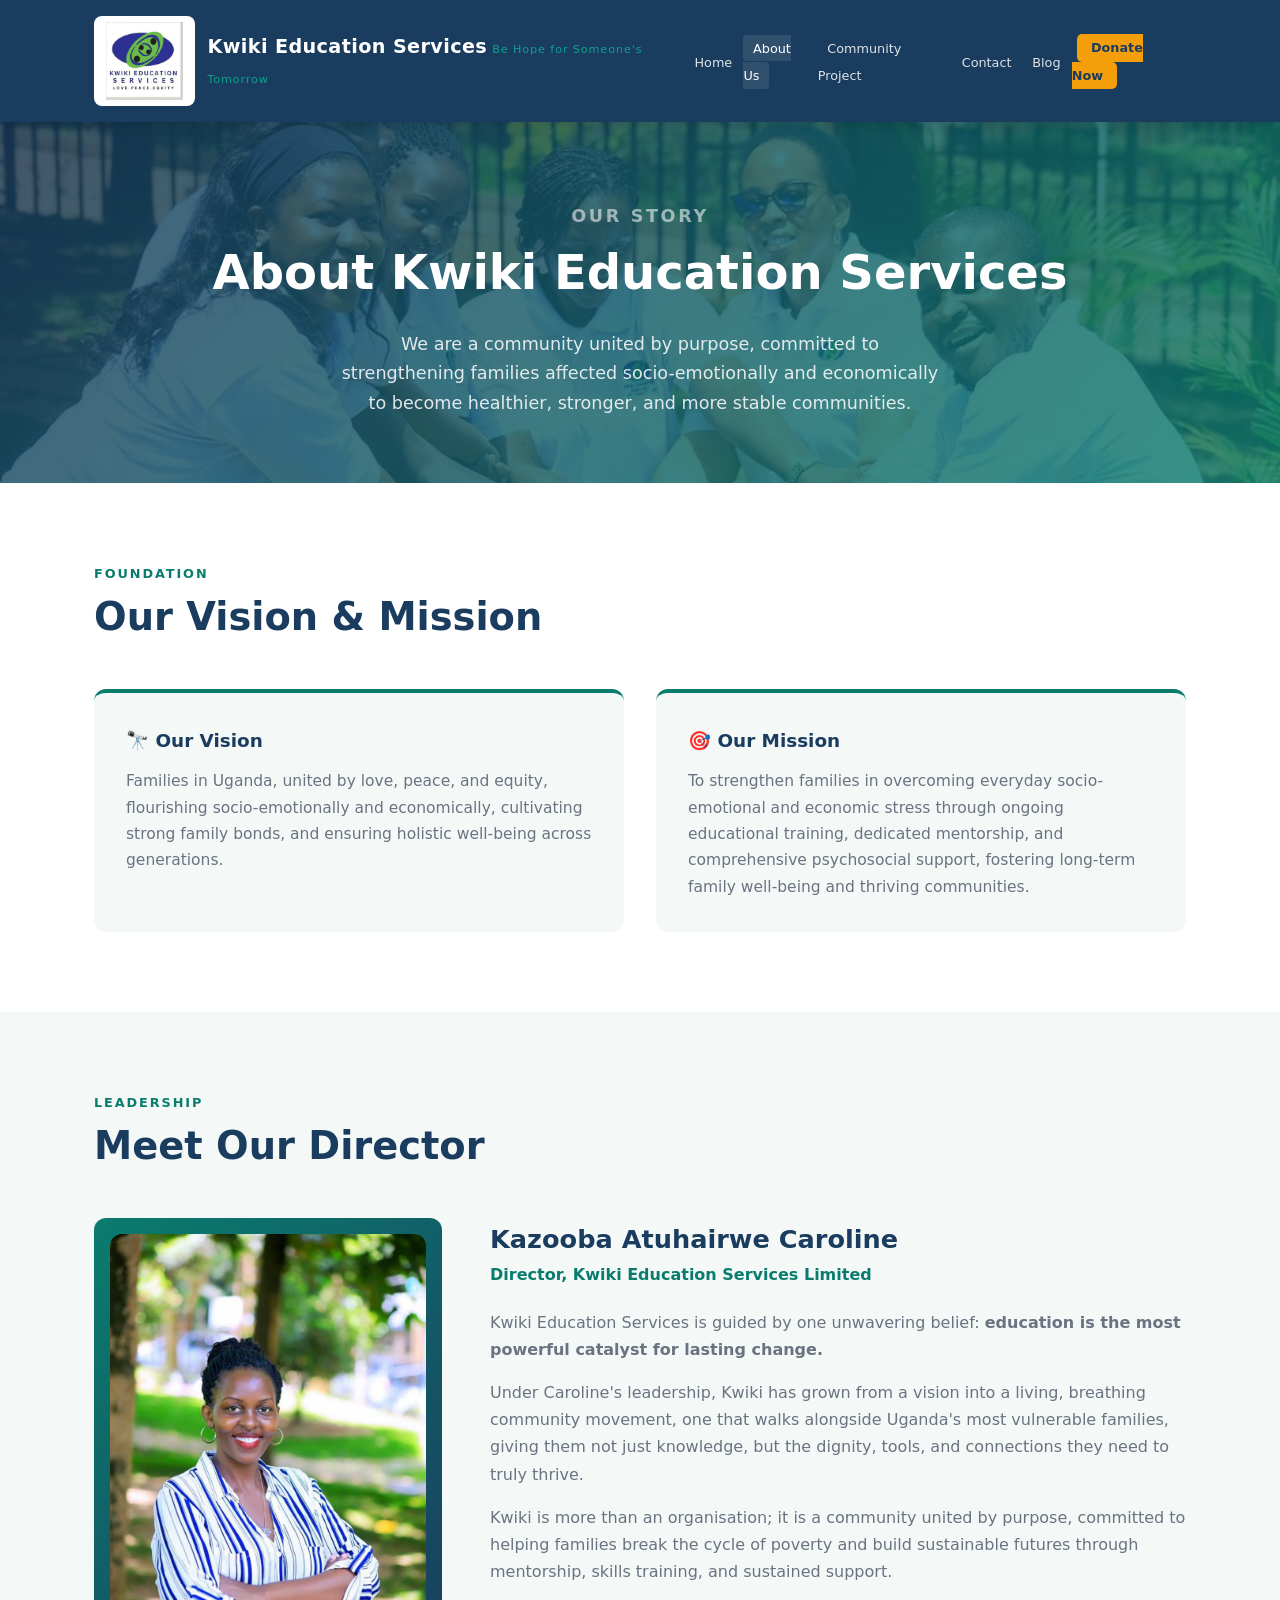
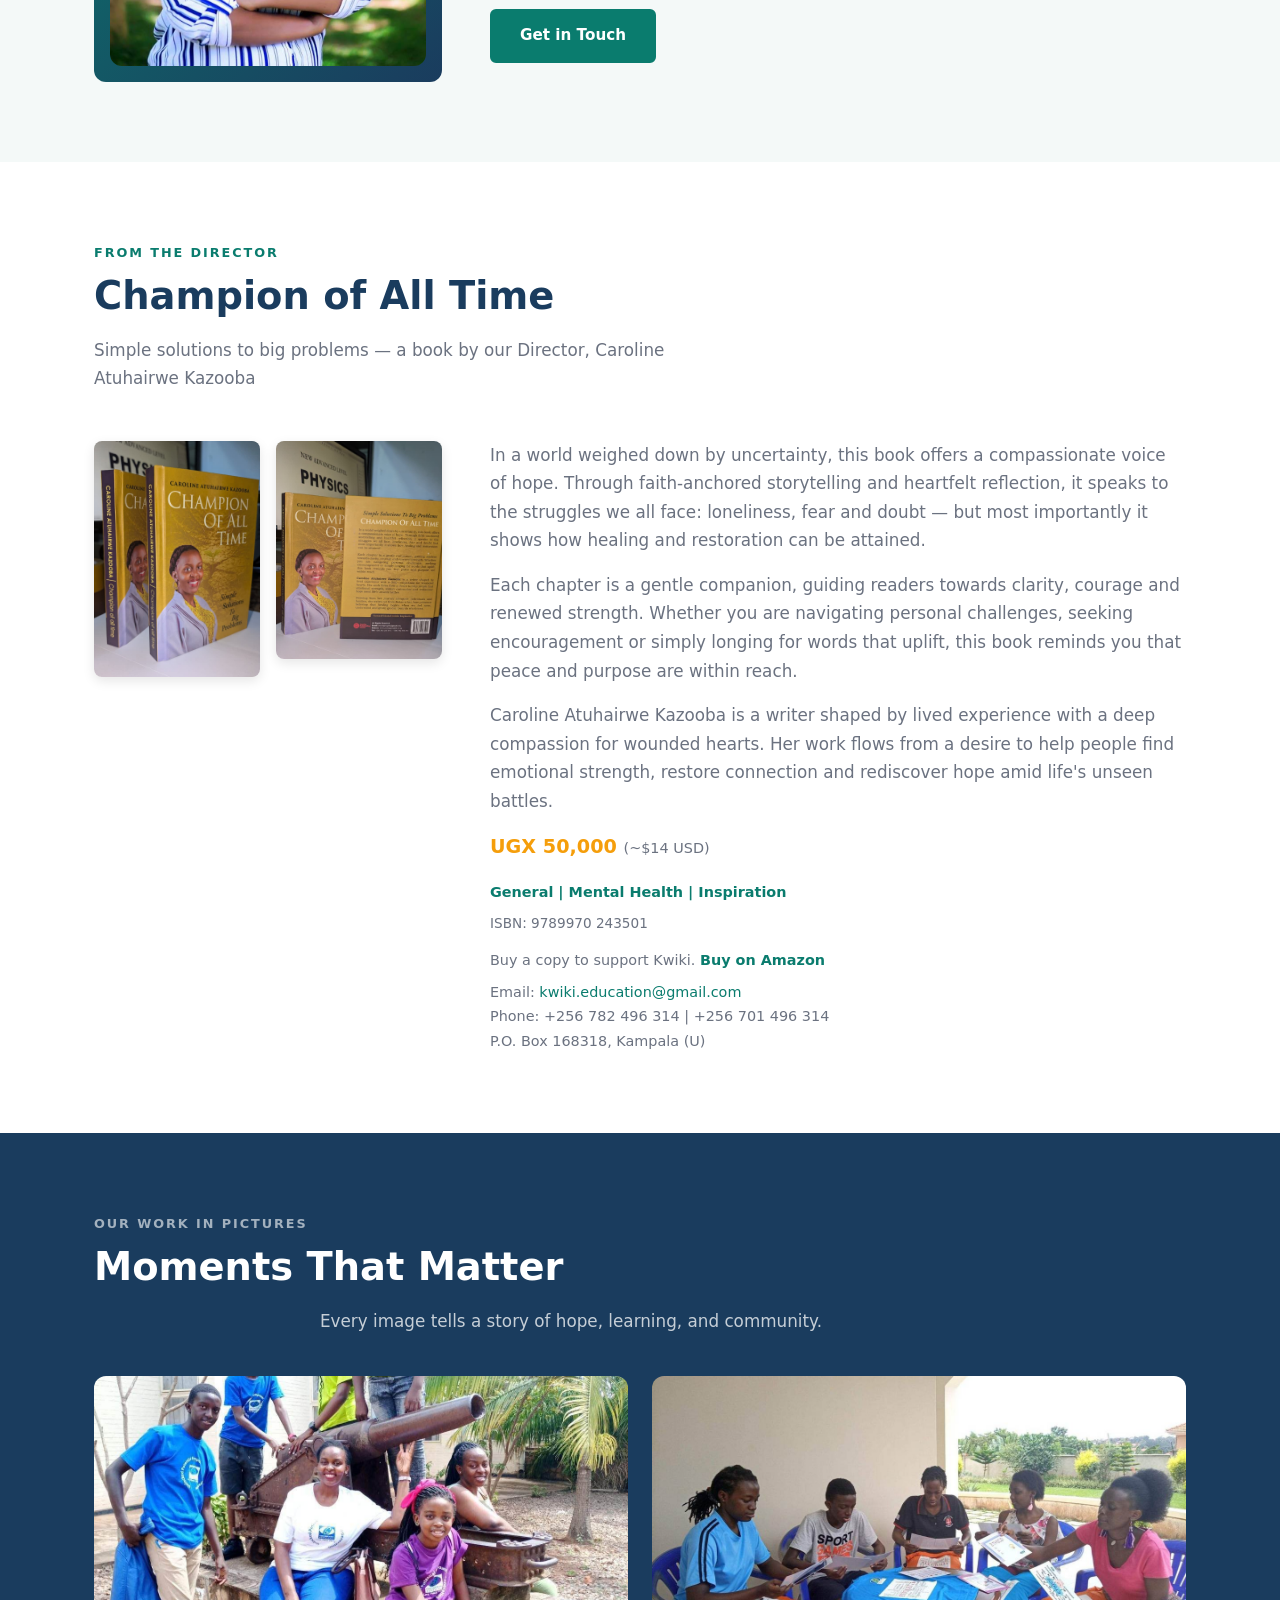
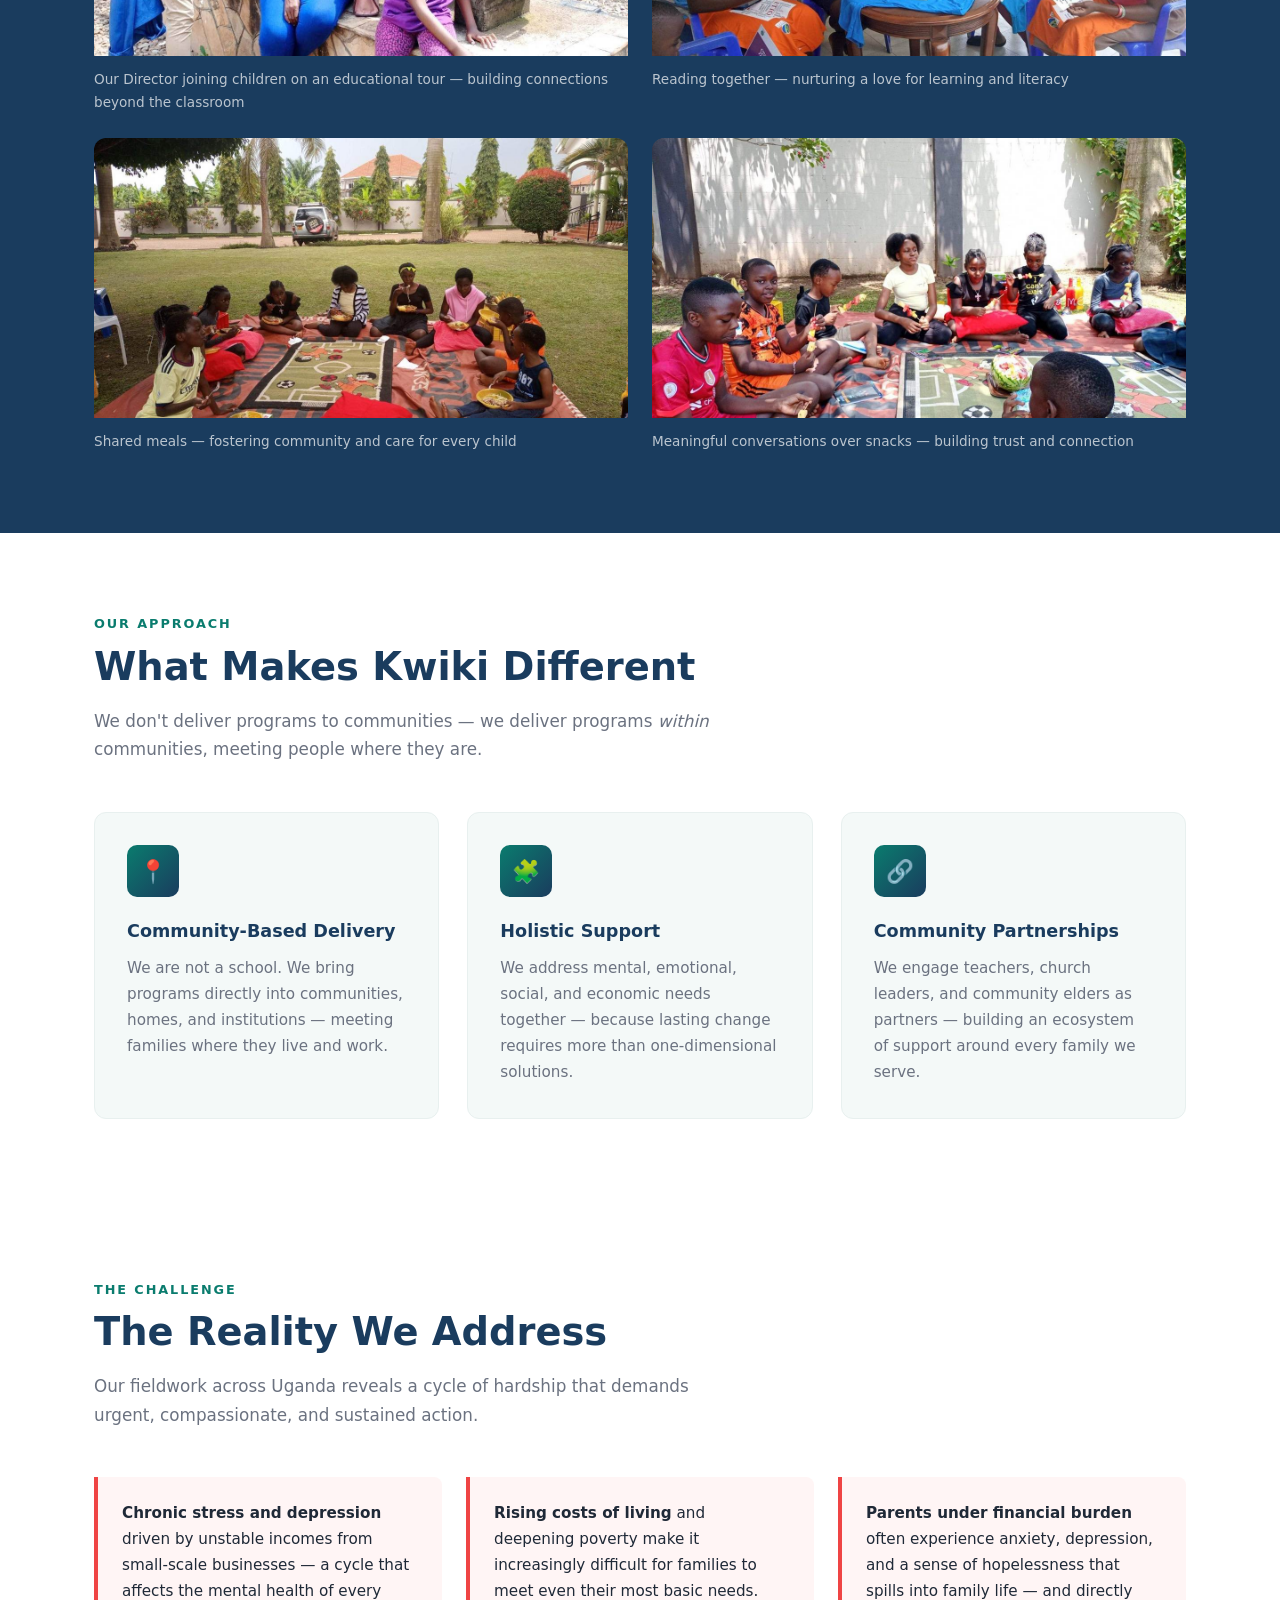
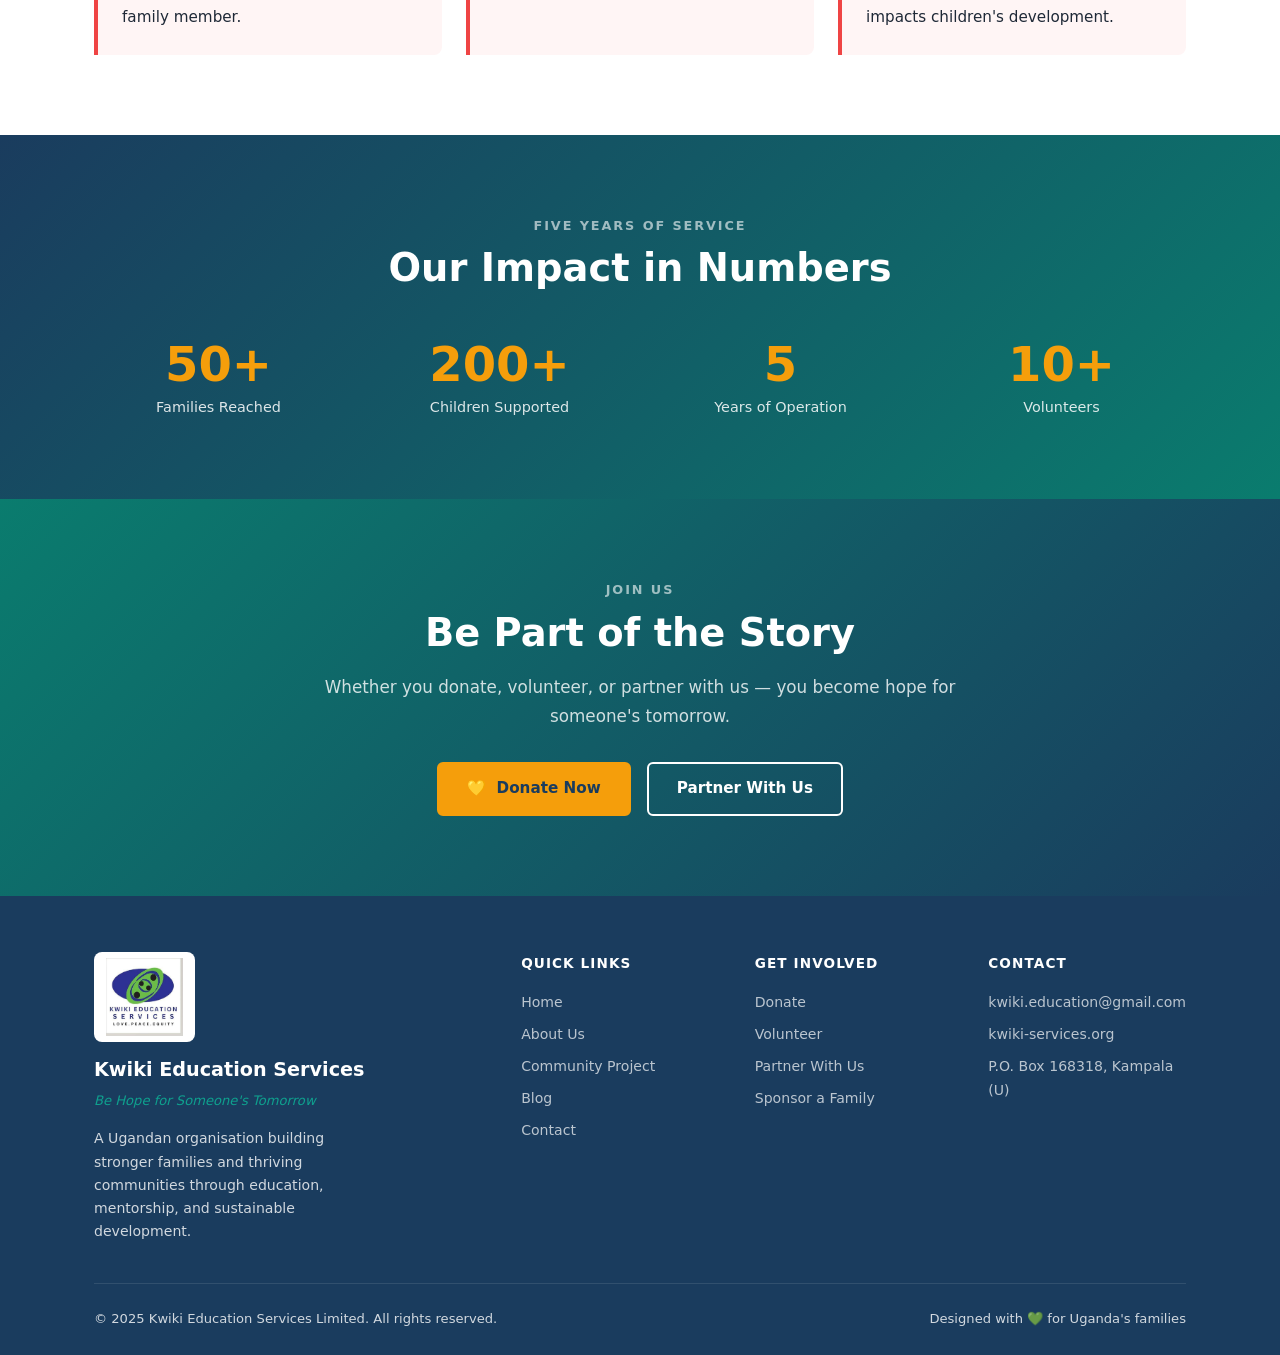
==== commit 22c789d8: "Add Amazon purchase link for Champion of All Time book" ====
--- a/about.html
+++ b/about.html
@@ -1,11 +1,11 @@
-<!DOCTYPE html> <html lang="en"> <head> <meta charset="UTF-8" /> <meta name="viewport" content="width=device-width, initial-scale=1.0" /> <meta name="description" content="About Kwiki Education Services — our vision, mission, director's message, and the community problems we are solving in Uganda." /> <title>About Us | Kwiki Education Services</title><link rel="icon" href="logo1.jpeg" type="image/jpeg" /> <link rel="stylesheet" href="style.css?v=2" /> <meta property="og:title" content="About Us | Kwiki Education Services" />
+<!DOCTYPE html> <html lang="en"> <head> <meta charset="UTF-8" /> <meta name="viewport" content="width=device-width, initial-scale=1.0" /> <meta name="robots" content="noindex, follow" /> <meta name="description" content="About Kwiki Education Services — our vision, mission, director's message, and the community problems we are solving in Uganda." /> <title>About Us | Kwiki Education Services</title><link rel="icon" href="logo1.jpeg" type="image/jpeg" /> <link rel="stylesheet" href="style.css?v=3" /> <meta property="og:title" content="About Us | Kwiki Education Services" />
 <meta property="og:description" content="Learn about Kwiki Education Services - our vision, mission, director message, and the community problems we are solving in Uganda." />
-<meta property="og:image" content="https://kwiki-services.org/logo1.jpeg" />
+<meta property="og:image" content="https://www.kwiki-services.org/logo1.jpeg" />
 <meta property="og:image:width" content="434" />
 <meta property="og:image:height" content="437" />
 <meta property="og:type" content="website" />
-<meta property="og:url" content="https://kwiki-services.org/about.html" />
+<meta property="og:url" content="https://www.kwiki-services.org/about.html" />
 <meta name="twitter:card" content="summary" />
 <meta name="twitter:title" content="About Us | Kwiki Education Services" />
 <meta name="twitter:description" content="Learn about Kwiki Education Services - our vision, mission, director message, and the community problems we are solving in Uganda." />
-<meta name="twitter:image" content="https://kwiki-services.org/logo1.jpeg" /><script type="application/ld+json">{"@context":"https://schema.org","@type":"Organization","name":"Kwiki Education Services","url":"https://kwiki-services.org","logo":"https://kwiki-services.org/logo1.jpeg","description":"Strengthening families and communities in Uganda through mental health support, skills training, and financial literacy programs.","email":"kwiki.education@gmail.com","slogan":"Be Hope for Someone's Tomorrow","location":{"@type":"Place","address":{"@type":"PostalAddress","addressCountry":"UG"}}}</script><link rel="sitemap" type="application/xml" title="Sitemap" href="https://kwiki-services.org/sitemap.xml" /></head> <body> <nav class="navbar"> <div class="container"> <a href="index.html" class="nav-brand"> <img src="logo1.jpeg" alt="Kwiki Education Services" class="nav-logo" fetchpriority="high" /> <div> <span class="org-name">Kwiki Education Services</span> <span class="org-slogan">Be Hope for Someone's Tomorrow</span> </div> </a> <button class="nav-toggle" aria-label="Toggle menu" onclick="document.querySelector('.nav-links').classList.toggle('open')"> <span></span><span></span><span></span> </button> <ul class="nav-links"> <li><a href="index.html">Home</a></li> <li><a href="about.html" class="active">About Us</a></li> <li><a href="kampala.html">Community Project</a></li> <li><a href="contact.html">Contact</a></li> <li><a href="articles.html">Blog</a></li> <li><a href="donations.html" class="btn-donate">Donate Now</a></li> </ul> </div> </nav> <section class="page-hero"> <div class="container"> <p class="section-label" style="color: rgba(255,255,255,0.65);">Our Story</p> <h1>About Kwiki Education Services</h1> <p>We are a community united by purpose, committed to strengthening families affected socio-emotionally and economically to become healthier, stronger, and more stable communities.</p> </div> </section> <section class="vision-mission"> <div class="container"> <p class="section-label">Foundation</p> <h2 class="section-title">Our Vision &amp; Mission</h2> <div class="vm-grid"> <div class="vm-card"> <h3>🔭 Our Vision</h3> <p>Families in Uganda, united by love, peace, and equity, flourishing socio-emotionally and economically, cultivating strong family bonds, and ensuring holistic well-being across generations.</p> </div> <div class="vm-card"> <h3>🎯 Our Mission</h3> <p>To strengthen families in overcoming everyday socio-emotional and economic stress through ongoing educational training, dedicated mentorship, and comprehensive psychosocial support, fostering long-term family well-being and thriving communities.</p> </div> </div> </div> </section> <section class="director-section"> <div class="container"> <p class="section-label">Leadership</p> <h2 class="section-title">Meet Our Director</h2> <div class="director-content"> <div class="director-photo"> <img loading="lazy" src="director.jpeg" alt="Kazooba Atuhairwe Caroline, Director" style="width:100%; height:100%; object-fit:cover; border-radius:12px;" /> </div> <div class="director-info"> <h3>Kazooba Atuhairwe Caroline</h3> <p class="title">Director, Kwiki Education Services Limited</p> <p>Kwiki Education Services is guided by one unwavering belief: <strong>education is the most powerful catalyst for lasting change.</strong></p> <p>Under Caroline's leadership, Kwiki has grown from a vision into a living, breathing community movement, one that walks alongside Uganda's most vulnerable families, giving them not just knowledge, but the dignity, tools, and connections they need to truly thrive.</p> <p>Kwiki is more than an organisation; it is a community united by purpose, committed to helping families break the cycle of poverty and build sustainable futures through mentorship, skills training, and sustained support.</p> <a href="contact.html" class="btn btn-teal" style="margin-top: 0.5rem;">Get in Touch</a> </div> </div> </div> </section> <section style="background: var(--white); padding: 5rem 0;"> <div class="container"> <p class="section-label">From the Director</p> <h2 class="section-title">Champion of All Time</h2> <p class="section-subtitle">Simple solutions to big problems — a book by our Director, Caroline Atuhairwe Kazooba</p> <div class="book-content-grid"> <div class="book-covers-grid"> <img src="book1.jpeg" alt="Champion of All Time - Front Cover" style="width:100%; border-radius:8px; box-shadow:0 4px 12px rgba(0,0,0,0.1);" /> <img src="book2.jpeg" alt="Champion of All Time - Back Cover" style="width:100%; border-radius:8px; box-shadow:0 4px 12px rgba(0,0,0,0.1);" /> </div> <div> <p style="font-size:1.05rem; color:var(--gray); margin-bottom:1rem;">In a world weighed down by uncertainty, this book offers a compassionate voice of hope. Through faith-anchored storytelling and heartfelt reflection, it speaks to the struggles we all face: loneliness, fear and doubt — but most importantly it shows how healing and restoration can be attained.</p> <p style="font-size:1.05rem; color:var(--gray); margin-bottom:1rem;">Each chapter is a gentle companion, guiding readers towards clarity, courage and renewed strength. Whether you are navigating personal challenges, seeking encouragement or simply longing for words that uplift, this book reminds you that peace and purpose are within reach.</p> <p style="font-size:1.05rem; color:var(--gray); margin-bottom:1rem;">Caroline Atuhairwe Kazooba is a writer shaped by lived experience with a deep compassion for wounded hearts. Her work flows from a desire to help people find emotional strength, restore connection and rediscover hope amid life's unseen battles.</p> <p style="font-size:1.2rem; font-weight:900; color:var(--accent); margin:1rem 0;">UGX 50,000 <span style="font-size:0.9rem; font-weight:400; color:var(--gray);">(~$14 USD)</span></p> <p style="font-size:0.9rem; color:var(--teal); font-weight:600;">General | Mental Health | Inspiration</p> <p style="font-size:0.85rem; color:var(--gray); margin-top:0.5rem;">ISBN: 9789970 243501</p> <p style="font-size:0.9rem; color:var(--gray); margin-top:0.75rem;">Buy a copy to support Kwiki.</p> <div style="margin-top:0.5rem; font-size:0.9rem; color:var(--gray);"> <p>Email: <a href="mailto:kwiki.education@gmail.com" style="color:var(--teal);">kwiki.education@gmail.com</a></p> <p>Phone: +256 782 496 314 | +256 701 496 314</p> <p>P.O. Box 168318, Kampala (U)</p> </div> </div> </div> </div> </section> <section class="impact" style="background: var(--navy);"> <div class="container"> <p class="section-label" style="color: rgba(255,255,255,0.6);">Our Work in Pictures</p> <h2 class="section-title" style="color: var(--white);">Moments That Matter</h2> <p class="section-subtitle" style="color: rgba(255,255,255,0.75); margin: 0 auto 2.5rem;">Every image tells a story of hope, learning, and community.</p> <div style="display: grid; grid-template-columns: 1fr 1fr; gap: 1.5rem;"> <div style="border-radius: 12px; overflow: hidden;"> <img loading="lazy" src="tour.jpeg" alt="Director with children on tour" style="width:100%; height:280px; object-fit:cover; display:block;" /> <p style="color: rgba(255,255,255,0.7); font-size:0.85rem; padding: 0.75rem 0 0;">Our Director joining children on an educational tour — building connections beyond the classroom</p> </div> <div style="border-radius: 12px; overflow: hidden;"> <img loading="lazy" src="sitcircle.jpeg" alt="Staff reading books with children" style="width:100%; height:280px; object-fit:cover; display:block;" /> <p style="color: rgba(255,255,255,0.7); font-size:0.85rem; padding: 0.75rem 0 0;">Reading together — nurturing a love for learning and literacy</p> </div> </div> <div style="display: grid; grid-template-columns: 1fr 1fr; gap: 1.5rem; margin-top: 1.5rem;"> <div style="border-radius: 12px; overflow: hidden;"> <img loading="lazy" src="circleat.jpeg" alt="Children eating lunch in a circle" style="width:100%; height:280px; object-fit:cover; display:block;" /> <p style="color: rgba(255,255,255,0.7); font-size:0.85rem; padding: 0.75rem 0 0;">Shared meals — fostering community and care for every child</p> </div> <div style="border-radius: 12px; overflow: hidden;"> <img loading="lazy" src="circleat2.jpeg" alt="Children having snacks and talking" style="width:100%; height:280px; object-fit:cover; display:block;" /> <p style="color: rgba(255,255,255,0.7); font-size:0.85rem; padding: 0.75rem 0 0;">Meaningful conversations over snacks — building trust and connection</p> </div> </div> </div> </section> <section style="background: var(--white); padding: 5rem 0;"> <div class="container"> <p class="section-label">Our Approach</p> <h2 class="section-title">What Makes Kwiki Different</h2> <p class="section-subtitle">We don't deliver programs to communities — we deliver programs <em>within</em> communities, meeting people where they are.</p> <div class="services-grid" style="margin-top: 3rem;"> <div class="service-card"> <div class="service-icon">📍</div> <h3>Community-Based Delivery</h3> <p>We are not a school. We bring programs directly into communities, homes, and institutions — meeting families where they live and work.</p> </div> <div class="service-card"> <div class="service-icon">🧩</div> <h3>Holistic Support</h3> <p>We address mental, emotional, social, and economic needs together — because lasting change requires more than one-dimensional solutions.</p> </div> <div class="service-card"> <div class="service-icon">🔗</div> <h3>Community Partnerships</h3> <p>We engage teachers, church leaders, and community elders as partners — building an ecosystem of support around every family we serve.</p> </div> </div> </div> </section> <section class="problem-statement"> <div class="container"> <p class="section-label">The Challenge</p> <h2 class="section-title">The Reality We Address</h2> <p class="section-subtitle">Our fieldwork across Uganda reveals a cycle of hardship that demands urgent, compassionate, and sustained action.</p> <div class="problem-list"> <div class="problem-item"> <p><strong>Chronic stress and depression</strong> driven by unstable incomes from small-scale businesses — a cycle that affects the mental health of every family member.</p> </div> <div class="problem-item"> <p><strong>Rising costs of living</strong> and deepening poverty make it increasingly difficult for families to meet even their most basic needs.</p> </div> <div class="problem-item"> <p><strong>Parents under financial burden</strong> often experience anxiety, depression, and a sense of hopelessness that spills into family life — and directly impacts children's development.</p> </div> </div> </div> </section> <section class="impact"> <div class="container text-center"> <p class="section-label" style="color: rgba(255,255,255,0.6);">Five Years of Service</p> <h2 class="section-title" style="color: var(--white);">Our Impact in Numbers</h2> <div class="impact-grid"> <div class="impact-item"><strong>50+</strong><p>Families Reached</p></div> <div class="impact-item"><strong>200+</strong><p>Children Supported</p></div> <div class="impact-item"><strong>5</strong><p>Years of Operation</p></div> <div class="impact-item"><strong>10+</strong><p>Volunteers</p></div> </div> </div> </section> <section class="donate-cta"> <div class="container"> <p class="section-label" style="color: rgba(255,255,255,0.6);">Join Us</p> <h2 class="section-title">Be Part of the Story</h2> <p class="section-subtitle">Whether you donate, volunteer, or partner with us — you become hope for someone's tomorrow.</p> <div class="donate-options"> <a href="donations.html" class="btn btn-primary">💛 &nbsp;Donate Now</a> <a href="contact.html" class="btn btn-secondary">Partner With Us</a> </div> </div> </section> <footer class="footer"> <div class="container"> <div class="footer-grid"> <div class="footer-brand"> <img loading="lazy" src="logo1.jpeg" alt="Kwiki Education Services" class="footer-logo" /> <p class="org-name">Kwiki Education Services</p> <p class="slogan">Be Hope for Someone's Tomorrow</p> <p>A Ugandan organisation building stronger families and thriving communities through education, mentorship, and sustainable development.</p> </div> <div class="footer-col"> <h4>Quick Links</h4> <a href="index.html">Home</a> <a href="about.html">About Us</a> <a href="kampala.html">Community Project</a> <a href="articles.html">Blog</a> <a href="contact.html">Contact</a> </div> <div class="footer-col"> <h4>Get Involved</h4> <a href="donations.html">Donate</a> <a href="contact.html">Volunteer</a> <a href="contact.html">Partner With Us</a> <a href="contact.html">Sponsor a Family</a> </div> <div class="footer-col"> <h4>Contact</h4> <a href="mailto:kwiki.education@gmail.com">kwiki.education@gmail.com</a> <a href="https://kwiki-services.org" target="_blank">kwiki-services.org</a> <a href="#">P.O. Box 168318, Kampala (U)</a> </div> </div> <div class="footer-bottom"> <span>© 2025 Kwiki Education Services Limited. All rights reserved.</span> <span>Designed with 💚 for Uganda's families</span> </div> </div> </footer> </body> </html>+<meta name="twitter:image" content="https://www.kwiki-services.org/logo1.jpeg" /><script type="application/ld+json">{"@context":"https://schema.org","@type":"Organization","name":"Kwiki Education Services","url":"https://www.kwiki-services.org","logo":"https://www.kwiki-services.org/logo1.jpeg","description":"Strengthening families and communities in Uganda through mental health support, skills training, and financial literacy programs.","email":"kwiki.education@gmail.com","slogan":"Be Hope for Someone's Tomorrow","location":{"@type":"Place","address":{"@type":"PostalAddress","addressCountry":"UG"}}}</script><link rel="sitemap" type="application/xml" title="Sitemap" href="https://www.kwiki-services.org/sitemap.xml" /></head> <body> <nav class="navbar"> <div class="container"> <a href="index.html" class="nav-brand"> <img src="logo1.jpeg" alt="Kwiki Education Services" class="nav-logo" fetchpriority="high" /> <div> <span class="org-name">Kwiki Education Services</span> <span class="org-slogan">Be Hope for Someone's Tomorrow</span> </div> </a> <button class="nav-toggle" aria-label="Toggle menu" onclick="document.querySelector('.nav-links').classList.toggle('open')"> <span></span><span></span><span></span> </button> <ul class="nav-links"> <li><a href="index.html">Home</a></li> <li><a href="about.html" class="active">About Us</a></li> <li><a href="kampala.html">Community Project</a></li> <li><a href="contact.html">Contact</a></li> <li><a href="articles.html">Blog</a></li> <li><a href="donations.html" class="btn-donate">Donate Now</a></li> </ul> </div> </nav> <section class="page-hero"> <div class="container"> <p class="section-label" style="color: rgba(255,255,255,0.65);">Our Story</p> <h1>About Kwiki Education Services</h1> <p>We are a community united by purpose, committed to strengthening families affected socio-emotionally and economically to become healthier, stronger, and more stable communities.</p> </div> </section> <section class="vision-mission"> <div class="container"> <p class="section-label">Foundation</p> <h2 class="section-title">Our Vision &amp; Mission</h2> <div class="vm-grid"> <div class="vm-card"> <h3>🔭 Our Vision</h3> <p>Families in Uganda, united by love, peace, and equity, flourishing socio-emotionally and economically, cultivating strong family bonds, and ensuring holistic well-being across generations.</p> </div> <div class="vm-card"> <h3>🎯 Our Mission</h3> <p>To strengthen families in overcoming everyday socio-emotional and economic stress through ongoing educational training, dedicated mentorship, and comprehensive psychosocial support, fostering long-term family well-being and thriving communities.</p> </div> </div> </div> </section> <section class="director-section"> <div class="container"> <p class="section-label">Leadership</p> <h2 class="section-title">Meet Our Director</h2> <div class="director-content"> <div class="director-photo"> <img loading="lazy" src="director.jpeg" alt="Kazooba Atuhairwe Caroline, Director" style="width:100%; height:100%; object-fit:cover; border-radius:12px;" /> </div> <div class="director-info"> <h3>Kazooba Atuhairwe Caroline</h3> <p class="title">Director, Kwiki Education Services Limited</p> <p>Kwiki Education Services is guided by one unwavering belief: <strong>education is the most powerful catalyst for lasting change.</strong></p> <p>Under Caroline's leadership, Kwiki has grown from a vision into a living, breathing community movement, one that walks alongside Uganda's most vulnerable families, giving them not just knowledge, but the dignity, tools, and connections they need to truly thrive.</p> <p>Kwiki is more than an organisation; it is a community united by purpose, committed to helping families break the cycle of poverty and build sustainable futures through mentorship, skills training, and sustained support.</p> <a href="contact.html" class="btn btn-teal" style="margin-top: 0.5rem;">Get in Touch</a> </div> </div> </div> </section> <section style="background: var(--white); padding: 5rem 0;"> <div class="container"> <p class="section-label">From the Director</p> <h2 class="section-title">Champion of All Time</h2> <p class="section-subtitle">Simple solutions to big problems — a book by our Director, Caroline Atuhairwe Kazooba</p> <div class="book-content-grid"> <div class="book-covers-grid"> <img src="book1.jpeg" alt="Champion of All Time - Front Cover" style="width:100%; border-radius:8px; box-shadow:0 4px 12px rgba(0,0,0,0.1);" /> <img src="book2.jpeg" alt="Champion of All Time - Back Cover" style="width:100%; border-radius:8px; box-shadow:0 4px 12px rgba(0,0,0,0.1);" /> </div> <div> <p style="font-size:1.05rem; color:var(--gray); margin-bottom:1rem;">In a world weighed down by uncertainty, this book offers a compassionate voice of hope. Through faith-anchored storytelling and heartfelt reflection, it speaks to the struggles we all face: loneliness, fear and doubt — but most importantly it shows how healing and restoration can be attained.</p> <p style="font-size:1.05rem; color:var(--gray); margin-bottom:1rem;">Each chapter is a gentle companion, guiding readers towards clarity, courage and renewed strength. Whether you are navigating personal challenges, seeking encouragement or simply longing for words that uplift, this book reminds you that peace and purpose are within reach.</p> <p style="font-size:1.05rem; color:var(--gray); margin-bottom:1rem;">Caroline Atuhairwe Kazooba is a writer shaped by lived experience with a deep compassion for wounded hearts. Her work flows from a desire to help people find emotional strength, restore connection and rediscover hope amid life's unseen battles.</p> <p style="font-size:1.2rem; font-weight:900; color:var(--accent); margin:1rem 0;">UGX 50,000 <span style="font-size:0.9rem; font-weight:400; color:var(--gray);">(~$14 USD)</span></p> <p style="font-size:0.9rem; color:var(--teal); font-weight:600;">General | Mental Health | Inspiration</p> <p style="font-size:0.85rem; color:var(--gray); margin-top:0.5rem;">ISBN: 9789970 243501</p> <p style="font-size:0.9rem; color:var(--gray); margin-top:0.75rem;">Buy a copy to support Kwiki. <a href="https://www.amazon.com/dp/B0H8XW1Q2B" target="_blank" rel="noopener" style="color:var(--teal); font-weight:600;">Buy on Amazon</a></p> <div style="margin-top:0.5rem; font-size:0.9rem; color:var(--gray);"> <p>Email: <a href="mailto:kwiki.education@gmail.com" style="color:var(--teal);">kwiki.education@gmail.com</a></p> <p>Phone: +256 782 496 314 | +256 701 496 314</p> <p>P.O. Box 168318, Kampala (U)</p> </div> </div> </div> </div> </section> <section class="impact" style="background: var(--navy);"> <div class="container"> <p class="section-label" style="color: rgba(255,255,255,0.6);">Our Work in Pictures</p> <h2 class="section-title" style="color: var(--white);">Moments That Matter</h2> <p class="section-subtitle" style="color: rgba(255,255,255,0.75); margin: 0 auto 2.5rem;">Every image tells a story of hope, learning, and community.</p> <div style="display: grid; grid-template-columns: 1fr 1fr; gap: 1.5rem;"> <div style="border-radius: 12px; overflow: hidden;"> <img loading="lazy" src="tour.jpeg" alt="Director with children on tour" style="width:100%; height:280px; object-fit:cover; display:block;" /> <p style="color: rgba(255,255,255,0.7); font-size:0.85rem; padding: 0.75rem 0 0;">Our Director joining children on an educational tour — building connections beyond the classroom</p> </div> <div style="border-radius: 12px; overflow: hidden;"> <img loading="lazy" src="sitcircle.jpeg" alt="Staff reading books with children" style="width:100%; height:280px; object-fit:cover; display:block;" /> <p style="color: rgba(255,255,255,0.7); font-size:0.85rem; padding: 0.75rem 0 0;">Reading together — nurturing a love for learning and literacy</p> </div> </div> <div style="display: grid; grid-template-columns: 1fr 1fr; gap: 1.5rem; margin-top: 1.5rem;"> <div style="border-radius: 12px; overflow: hidden;"> <img loading="lazy" src="circleat.jpeg" alt="Children eating lunch in a circle" style="width:100%; height:280px; object-fit:cover; display:block;" /> <p style="color: rgba(255,255,255,0.7); font-size:0.85rem; padding: 0.75rem 0 0;">Shared meals — fostering community and care for every child</p> </div> <div style="border-radius: 12px; overflow: hidden;"> <img loading="lazy" src="circleat2.jpeg" alt="Children having snacks and talking" style="width:100%; height:280px; object-fit:cover; display:block;" /> <p style="color: rgba(255,255,255,0.7); font-size:0.85rem; padding: 0.75rem 0 0;">Meaningful conversations over snacks — building trust and connection</p> </div> </div> </div> </section> <section style="background: var(--white); padding: 5rem 0;"> <div class="container"> <p class="section-label">Our Approach</p> <h2 class="section-title">What Makes Kwiki Different</h2> <p class="section-subtitle">We don't deliver programs to communities — we deliver programs <em>within</em> communities, meeting people where they are.</p> <div class="services-grid" style="margin-top: 3rem;"> <div class="service-card"> <div class="service-icon">📍</div> <h3>Community-Based Delivery</h3> <p>We are not a school. We bring programs directly into communities, homes, and institutions — meeting families where they live and work.</p> </div> <div class="service-card"> <div class="service-icon">🧩</div> <h3>Holistic Support</h3> <p>We address mental, emotional, social, and economic needs together — because lasting change requires more than one-dimensional solutions.</p> </div> <div class="service-card"> <div class="service-icon">🔗</div> <h3>Community Partnerships</h3> <p>We engage teachers, church leaders, and community elders as partners — building an ecosystem of support around every family we serve.</p> </div> </div> </div> </section> <section class="problem-statement"> <div class="container"> <p class="section-label">The Challenge</p> <h2 class="section-title">The Reality We Address</h2> <p class="section-subtitle">Our fieldwork across Uganda reveals a cycle of hardship that demands urgent, compassionate, and sustained action.</p> <div class="problem-list"> <div class="problem-item"> <p><strong>Chronic stress and depression</strong> driven by unstable incomes from small-scale businesses — a cycle that affects the mental health of every family member.</p> </div> <div class="problem-item"> <p><strong>Rising costs of living</strong> and deepening poverty make it increasingly difficult for families to meet even their most basic needs.</p> </div> <div class="problem-item"> <p><strong>Parents under financial burden</strong> often experience anxiety, depression, and a sense of hopelessness that spills into family life — and directly impacts children's development.</p> </div> </div> </div> </section> <section class="impact"> <div class="container text-center"> <p class="section-label" style="color: rgba(255,255,255,0.6);">Five Years of Service</p> <h2 class="section-title" style="color: var(--white);">Our Impact in Numbers</h2> <div class="impact-grid"> <div class="impact-item"><strong>50+</strong><p>Families Reached</p></div> <div class="impact-item"><strong>200+</strong><p>Children Supported</p></div> <div class="impact-item"><strong>5</strong><p>Years of Operation</p></div> <div class="impact-item"><strong>10+</strong><p>Volunteers</p></div> </div> </div> </section> <section class="donate-cta"> <div class="container"> <p class="section-label" style="color: rgba(255,255,255,0.6);">Join Us</p> <h2 class="section-title">Be Part of the Story</h2> <p class="section-subtitle">Whether you donate, volunteer, or partner with us — you become hope for someone's tomorrow.</p> <div class="donate-options"> <a href="donations.html" class="btn btn-primary">💛 &nbsp;Donate Now</a> <a href="contact.html" class="btn btn-secondary">Partner With Us</a> </div> </div> </section> <footer class="footer"> <div class="container"> <div class="footer-grid"> <div class="footer-brand"> <img loading="lazy" src="logo1.jpeg" alt="Kwiki Education Services" class="footer-logo" /> <p class="org-name">Kwiki Education Services</p> <p class="slogan">Be Hope for Someone's Tomorrow</p> <p>A Ugandan organisation building stronger families and thriving communities through education, mentorship, and sustainable development.</p> </div> <div class="footer-col"> <h4>Quick Links</h4> <a href="index.html">Home</a> <a href="about.html">About Us</a> <a href="kampala.html">Community Project</a> <a href="articles.html">Blog</a> <a href="contact.html">Contact</a> </div> <div class="footer-col"> <h4>Get Involved</h4> <a href="donations.html">Donate</a> <a href="contact.html">Volunteer</a> <a href="contact.html">Partner With Us</a> <a href="contact.html">Sponsor a Family</a> </div> <div class="footer-col"> <h4>Contact</h4> <a href="mailto:kwiki.education@gmail.com">kwiki.education@gmail.com</a> <a href="https://www.kwiki-services.org" target="_blank">kwiki-services.org</a> <a href="#">P.O. Box 168318, Kampala (U)</a> </div> </div> <div class="footer-bottom"> <span>© 2025 Kwiki Education Services Limited. All rights reserved.</span> <span>Designed with 💚 for Uganda's families</span> </div> </div> </footer> </body> </html>
--- a/style.css
+++ b/style.css
@@ -1 +1 @@
-*,*::before,*::after{box-sizing:border-box;margin:0;padding:0}:root{--navy:#1a3c5e;--teal:#0a7c6e;--teal-light:#0fa08e;--white:#ffffff;--off-white:#f4f9f8;--gray:#6b7280;--light-gray:#e8f0ef;--accent:#f59e0b;--text:#1f2937}html{scroll-behavior:smooth}body{font-family:'Segoe UI',system-ui,sans-serif;color:var(--text);line-height:1.7;background:var(--white)}img{max-width:100%;display:block}a{text-decoration:none;color:inherit}ul{list-style:none}.container{max-width:1140px;margin:0 auto;padding:0 1.5rem}section{padding:5rem 0}.section-label{font-size:0.8rem;font-weight:700;letter-spacing:0.15em;text-transform:uppercase;color:var(--teal);margin-bottom:0.5rem}.section-title{font-size:clamp(1.75rem,3vw,2.5rem);font-weight:800;color:var(--navy);line-height:1.25;margin-bottom:1rem}.section-subtitle{font-size:1.05rem;color:var(--gray);max-width:640px}.text-center{text-align:center}.text-center .section-subtitle{margin:0 auto}.btn{display:inline-block;padding:0.75rem 1.75rem;border-radius:6px;font-weight:600;font-size:0.95rem;transition:all 0.2s ease;cursor:pointer;border:2px solid transparent}.btn-primary{background:var(--accent);color:var(--navy);border-color:var(--accent)}.btn-primary:hover{background:#d97706;border-color:#d97706}.btn-secondary{background:transparent;color:var(--white);border-color:var(--white)}.btn-secondary:hover{background:var(--white);color:var(--navy)}.btn-teal{background:var(--teal);color:var(--white);border-color:var(--teal)}.btn-teal:hover{background:var(--teal-light);border-color:var(--teal-light)}.btn-outline-navy{background:transparent;color:var(--navy);border-color:var(--navy)}.btn-outline-navy:hover{background:var(--navy);color:var(--white)}.navbar{position:sticky;top:0;z-index:1000;background:var(--navy);box-shadow:0 2px 12px rgba(0,0,0,0.15)}.navbar .container{display:flex;align-items:center;justify-content:space-between;padding-top:1rem;padding-bottom:1rem}.nav-brand{display:flex;align-items:center;gap:0.75rem;flex-direction:row}.nav-logo{height:90px;width:auto;object-fit:contain;flex-shrink:0;background-color:#ffffff !important;border-radius:8px;padding:6px 12px;display:block}.footer-logo{height:90px;width:auto;object-fit:contain;margin-bottom:0.75rem;background-color:#ffffff !important;border-radius:8px;padding:6px 12px;display:block}@media (max-width:768px){.nav-logo{height:55px;padding:4px 8px}.footer-logo{height:55px;padding:4px 8px}}.nav-brand .org-name{font-size:1.2rem;font-weight:800;color:var(--white);letter-spacing:0.02em}.nav-brand .org-slogan{font-size:0.7rem;color:var(--teal-light);letter-spacing:0.08em}.nav-links{display:flex;align-items:center;gap:0.1rem}.nav-links a{color:rgba(255,255,255,0.85);font-size:0.8rem;font-weight:500;padding:0.35rem 0.6rem;border-radius:4px;transition:all 0.2s}.nav-links a:hover,.nav-links a.active{color:var(--white);background:rgba(255,255,255,0.1)}.nav-links .btn-donate{background:var(--accent);color:var(--navy);font-weight:700;padding:0.4rem 0.9rem;border-radius:5px;margin-left:0.3rem}.nav-links .btn-donate:hover{background:#d97706}.nav-toggle{display:none;flex-direction:column;gap:5px;background:none;border:none;cursor:pointer;padding:4px}.nav-toggle span{display:block;width:24px;height:2px;background:var(--white);border-radius:2px;transition:all 0.3s}.hero{background:linear-gradient(135deg,rgba(26,60,94,0.85) 0%,rgba(15,76,117,0.8) 40%,rgba(10,124,110,0.85) 100%),url('teamjoinhands.jpeg') center/cover no-repeat;color:var(--white);padding:6rem 0 5rem;position:relative;overflow:hidden}.hero::before{content:'';position:absolute;inset:0;background:url("data:image/svg+xml,%3Csvg width='60' height='60' viewBox='0 0 60 60' xmlns='http://www.w3.org/2000/svg'%3E%3Cg fill='none' fill-rule='evenodd'%3E%3Cg fill='%23ffffff' fill-opacity='0.03'%3E%3Cpath d='M36 34v-4h-2v4h-4v2h4v4h2v-4h4v-2h-4zm0-30V0h-2v4h-4v2h4v4h2V6h4V4h-4zM6 34v-4H4v4H0v2h4v4h2v-4h4v-2H6zM6 4V0H4v4H0v2h4v4h2V6h4V4H6z'/%3E%3C/g%3E%3C/g%3E%3C/svg%3E")}.hero .container{position:relative}.hero-badge{display:inline-block;background:rgba(255,255,255,0.15);color:rgba(255,255,255,0.9);font-size:0.78rem;font-weight:600;letter-spacing:0.12em;text-transform:uppercase;padding:0.35rem 1rem;border-radius:20px;margin-bottom:1.5rem;border:1px solid rgba(255,255,255,0.2)}.hero h1{font-size:clamp(2.2rem,5vw,3.75rem);font-weight:900;line-height:1.15;margin-bottom:1.25rem;max-width:750px}.hero h1 span{color:var(--accent)}.hero p{font-size:1.15rem;opacity:0.88;max-width:580px;margin-bottom:2.25rem}.hero-cta{display:flex;gap:1rem;flex-wrap:wrap}.hero-stats{display:flex;gap:2.5rem;margin-top:3.5rem;padding-top:2.5rem;border-top:1px solid rgba(255,255,255,0.15);flex-wrap:wrap}.hero-stat strong{display:block;font-size:2rem;font-weight:900;color:var(--accent)}.hero-stat span{font-size:0.85rem;opacity:0.8}.services{background:var(--white)}.services-grid{display:grid;grid-template-columns:repeat(auto-fit,minmax(280px,1fr));gap:1.75rem;margin-top:3rem}.service-card{background:var(--off-white);border-radius:12px;padding:2rem;border:1px solid var(--light-gray);transition:transform 0.2s,box-shadow 0.2s}.service-card:hover{transform:translateY(-4px);box-shadow:0 12px 30px rgba(10,124,110,0.12)}.service-icon{width:52px;height:52px;background:linear-gradient(135deg,var(--teal),var(--navy));border-radius:10px;display:flex;align-items:center;justify-content:center;margin-bottom:1.25rem;font-size:1.4rem}.service-card h3{font-size:1.1rem;font-weight:700;color:var(--navy);margin-bottom:0.6rem}.service-card p{font-size:0.95rem;color:var(--gray)}.impact{background:linear-gradient(135deg,var(--navy),var(--teal));color:var(--white)}.impact-grid{display:grid;grid-template-columns:repeat(auto-fit,minmax(180px,1fr));gap:2rem;margin-top:3rem;text-align:center}.impact-item strong{display:block;font-size:3rem;font-weight:900;color:var(--accent);line-height:1}.impact-item p{font-size:0.9rem;opacity:0.85;margin-top:0.4rem}.programs{background:var(--off-white)}.programs-grid{display:grid;grid-template-columns:repeat(auto-fit,minmax(300px,1fr));gap:1.5rem;margin-top:3rem}.program-card{background:var(--white);border-radius:12px;padding:1.75rem;border-left:4px solid var(--teal);box-shadow:0 2px 8px rgba(0,0,0,0.06);transition:box-shadow 0.2s}.program-card:hover{box-shadow:0 8px 24px rgba(10,124,110,0.12)}.program-card h3{font-size:1rem;font-weight:700;color:var(--navy);margin-bottom:0.5rem}.program-card p{font-size:0.92rem;color:var(--gray)}.testimonials{background:var(--white)}.testimonials-grid{display:grid;grid-template-columns:repeat(auto-fit,minmax(280px,1fr));gap:1.5rem;margin-top:3rem}.testimonial-card{background:var(--off-white);border-radius:12px;padding:1.75rem;border:1px solid var(--light-gray);position:relative}.testimonial-card::before{content:'\201C';position:absolute;top:1rem;right:1.5rem;font-size:4rem;color:var(--teal);opacity:0.15;font-family:Georgia,serif;line-height:1}.testimonial-card p{font-size:0.97rem;color:var(--text);font-style:italic;margin-bottom:1.25rem}.testimonial-author strong{display:block;font-size:0.9rem;font-weight:700;color:var(--navy)}.testimonial-author span{font-size:0.8rem;color:var(--teal)}.donate-cta{background:linear-gradient(135deg,var(--teal) 0%,var(--navy) 100%);color:var(--white);text-align:center;padding:5rem 0}.donate-cta .section-title{color:var(--white)}.donate-cta .section-subtitle{color:rgba(255,255,255,0.8);margin:0 auto 2rem}.donate-options{display:flex;gap:1rem;justify-content:center;flex-wrap:wrap;margin-top:2rem}.page-hero{background:linear-gradient(135deg,rgba(26,60,94,0.82) 0%,rgba(10,124,110,0.82) 100%),url('teamjoinhands.jpeg') center/cover no-repeat;color:var(--white);padding:4rem 0;text-align:center}.page-hero h1{font-size:clamp(2rem,4vw,3rem);font-weight:900}.page-hero p{font-size:1.1rem;opacity:0.85;max-width:600px;margin:1rem auto 0}.vision-mission{background:var(--white)}.vm-grid{display:grid;grid-template-columns:1fr 1fr;gap:2rem;margin-top:3rem}.vm-card{background:var(--off-white);border-radius:12px;padding:2rem;border-top:4px solid var(--teal)}.vm-card h3{font-size:1.15rem;font-weight:700;color:var(--navy);margin-bottom:0.75rem}.vm-card p{color:var(--gray);font-size:0.97rem}.director-section{background:var(--off-white)}.director-content{display:grid;grid-template-columns:1fr 2fr;gap:3rem;align-items:start;margin-top:3rem}.director-photo{background:linear-gradient(135deg,var(--teal),var(--navy));border-radius:12px;aspect-ratio:3/4;display:flex;align-items:center;justify-content:center;color:rgba(255,255,255,0.5);font-size:0.85rem;text-align:center;padding:1rem}.director-info h3{font-size:1.6rem;font-weight:800;color:var(--navy)}.director-info .title{color:var(--teal);font-weight:600;margin-bottom:1.25rem}.director-info p{color:var(--gray);margin-bottom:1rem}.problem-statement{background:var(--white)}.problem-list{display:grid;grid-template-columns:repeat(auto-fit,minmax(280px,1fr));gap:1.5rem;margin-top:3rem}.problem-item{background:#fff5f5;border-left:4px solid #ef4444;padding:1.5rem;border-radius:0 8px 8px 0}.problem-item p{font-size:0.95rem;color:var(--text)}.kampala-intro{background:var(--white)}.kampala-grid{display:grid;grid-template-columns:repeat(auto-fit,minmax(300px,1fr));gap:1.75rem;margin-top:3rem}.kampala-card{background:var(--off-white);border-radius:12px;padding:2rem;border:1px solid var(--light-gray)}.kampala-card .card-icon{width:48px;height:48px;border-radius:10px;background:linear-gradient(135deg,var(--teal),var(--navy));display:flex;align-items:center;justify-content:center;font-size:1.3rem;margin-bottom:1rem}.kampala-card h3{font-size:1.05rem;font-weight:700;color:var(--navy);margin-bottom:0.6rem}.kampala-card p{font-size:0.93rem;color:var(--gray)}.contact-section{background:var(--white)}.contact-grid{display:grid;grid-template-columns:1fr 1.5fr;gap:3rem;margin-top:3rem}.contact-info h3{font-size:1.2rem;font-weight:700;color:var(--navy);margin-bottom:1.5rem}.contact-item{display:flex;gap:1rem;margin-bottom:1.25rem;align-items:flex-start}.contact-item .icon{width:40px;height:40px;background:var(--teal);border-radius:8px;display:flex;align-items:center;justify-content:center;color:white;font-size:1rem;flex-shrink:0}.contact-item div strong{display:block;font-size:0.85rem;font-weight:700;color:var(--navy)}.contact-item div span{font-size:0.9rem;color:var(--gray)}.contact-form{background:var(--off-white);padding:2rem;border-radius:12px}.form-group{margin-bottom:1.25rem}.form-group label{display:block;font-size:0.85rem;font-weight:600;color:var(--navy);margin-bottom:0.4rem}.form-group input,.form-group textarea,.form-group select{width:100%;padding:0.7rem 1rem;border:1.5px solid var(--light-gray);border-radius:6px;font-size:0.95rem;font-family:inherit;background:var(--white);color:var(--text);transition:border-color 0.2s}.form-group input:focus,.form-group textarea:focus,.form-group select:focus{outline:none;border-color:var(--teal)}.form-group textarea{resize:vertical;min-height:130px}.form-row{display:grid;grid-template-columns:1fr 1fr;gap:1rem}.donations-section{background:var(--white)}.donation-intro{max-width:700px;margin:0 auto 3rem;text-align:center}.donation-tiers{display:grid;grid-template-columns:repeat(auto-fit,minmax(240px,1fr));gap:1.5rem;margin-bottom:3rem}.tier-card{background:var(--off-white);border-radius:12px;padding:2rem;text-align:center;border:2px solid var(--light-gray);transition:all 0.2s}.tier-card.featured{border-color:var(--teal);background:var(--white);box-shadow:0 8px 30px rgba(10,124,110,0.15);transform:translateY(-4px)}.tier-amount{font-size:2.2rem;font-weight:900;color:var(--teal);margin-bottom:0.25rem}.tier-label{font-size:0.8rem;font-weight:700;text-transform:uppercase;letter-spacing:0.1em;color:var(--gray);margin-bottom:1rem}.tier-impact{font-size:0.9rem;color:var(--text);margin-bottom:1.5rem}.why-donate{background:var(--off-white)}.why-grid{display:grid;grid-template-columns:repeat(auto-fit,minmax(240px,1fr));gap:1.5rem;margin-top:3rem}.why-item{text-align:center;padding:1.75rem}.why-item .why-icon{font-size:2.5rem;margin-bottom:1rem}.why-item h4{font-weight:700;color:var(--navy);margin-bottom:0.5rem}.why-item p{font-size:0.9rem;color:var(--gray)}.faq{background:var(--white)}.faq-list{margin-top:2.5rem;max-width:780px;margin-left:auto;margin-right:auto}.faq-item{border-bottom:1px solid var(--light-gray);padding:1.25rem 0}.faq-question{font-weight:700;color:var(--navy);margin-bottom:0.5rem;font-size:1rem}.faq-answer{font-size:0.95rem;color:var(--gray)}.testimonial-slideshow{position:relative;max-width:600px;margin:2.5rem auto 0}.testimonial-slides{position:relative}.testimonial-slide{display:none}.testimonial-slide.active{display:block}.testimonial-photo{width:80px;height:80px;border-radius:50%;object-fit:cover;margin:0 auto 1rem;display:block;border:3px solid var(--teal)}.t-btn{position:absolute;top:40%;transform:translateY(-50%);background:var(--teal);color:white;border:none;padding:0.5rem 0.85rem;font-size:1rem;cursor:pointer;border-radius:4px;transition:background 0.2s;z-index:10}.t-btn:hover{background:var(--navy)}.t-btn.t-prev{left:-2rem}.t-btn.t-next{right:-2rem}.t-dots{display:flex;justify-content:center;gap:0.5rem;margin-top:1.25rem}.t-dot{width:10px;height:10px;background:var(--light-gray);border-radius:50%;cursor:pointer;transition:background 0.2s}.t-dot.active{background:var(--teal)}@media (max-width:768px){.t-btn.t-prev{left:0}.t-btn.t-next{right:0}}.slideshow{position:relative;max-width:800px;margin:0 auto;border-radius:12px;overflow:hidden}.slides{position:relative}.slide{display:none}.slide.active{display:block}.slide img{width:100%;height:460px;object-fit:cover;border-radius:12px}.slide-caption{color:rgba(255,255,255,0.85);font-size:0.9rem;margin-top:0.75rem;font-style:italic}.slide-btn{position:absolute;top:45%;transform:translateY(-50%);background:rgba(0,0,0,0.45);color:white;border:none;padding:0.6rem 1rem;font-size:1.2rem;cursor:pointer;border-radius:4px;transition:background 0.2s;z-index:10}.slide-btn:hover{background:rgba(0,0,0,0.7)}.slide-btn.prev{left:10px}.slide-btn.next{right:10px}.slide-dots{display:flex;justify-content:center;gap:0.5rem;margin-top:1rem}.dot{width:10px;height:10px;background:rgba(255,255,255,0.35);border-radius:50%;cursor:pointer;transition:background 0.2s}.dot.active{background:var(--accent)}@media (max-width:768px){.slide img{height:260px}.impact-photos{grid-template-columns:1fr !important}}.footer{background:var(--navy);color:rgba(255,255,255,0.8);padding:3.5rem 0 1.5rem}.footer-grid{display:grid;grid-template-columns:2fr 1fr 1fr 1fr;gap:2.5rem;margin-bottom:2.5rem}.footer-brand .org-name{font-size:1.2rem;font-weight:800;color:var(--white);margin-bottom:0.25rem}.footer-brand .slogan{color:var(--teal-light);font-size:0.82rem;font-style:italic;margin-bottom:1rem}.footer-brand p{font-size:0.88rem;max-width:280px;line-height:1.65}.footer-col h4{font-size:0.85rem;font-weight:700;text-transform:uppercase;letter-spacing:0.08em;color:var(--white);margin-bottom:1rem}.footer-col a{display:block;font-size:0.88rem;color:rgba(255,255,255,0.7);margin-bottom:0.5rem;transition:color 0.2s}.footer-col a:hover{color:var(--teal-light)}.footer-bottom{border-top:1px solid rgba(255,255,255,0.1);padding-top:1.5rem;display:flex;justify-content:space-between;align-items:center;font-size:0.82rem;flex-wrap:wrap;gap:0.5rem}.footer-bottom a{color:var(--teal-light)}@media (max-width:768px){section{padding:3.5rem 0}.nav-links{display:none;flex-direction:column;position:absolute;top:100%;left:0;right:0;background:var(--navy);padding:1rem 1.5rem;gap:0.25rem}.nav-links.open{display:flex}.nav-toggle{display:flex}.navbar .container{position:relative}.vm-grid{grid-template-columns:1fr}.director-content{grid-template-columns:1fr}.director-photo{aspect-ratio:auto;padding:0}.director-photo img{height:auto!important;object-fit:contain!important;border-radius:12px!important}.contact-grid{grid-template-columns:1fr}.footer-grid{grid-template-columns:1fr 1fr}.form-row{grid-template-columns:1fr}.hero-stats{gap:1.5rem}.donate-options{flex-direction:column;align-items:center}}@media (max-width:480px){.footer-grid{grid-template-columns:1fr}.hero-cta{flex-direction:column}}.book-covers-grid{display:grid;grid-template-columns:1fr 1fr;gap:1rem}.book-content-grid{display:grid;grid-template-columns:1fr 2fr;gap:3rem;align-items:start;margin-top:3rem}.book-featured-grid{display:grid;grid-template-columns:1fr 1fr;gap:3rem;align-items:center;margin-top:3rem}.modal-content-book{display:grid;grid-template-columns:1fr 1fr;gap:1.5rem}@media(max-width:768px){.book-content-grid,.book-featured-grid,.modal-content-book{grid-template-columns:1fr}.book-covers-grid{gap:0.75rem}}@media(max-width:480px){.book-covers-grid{grid-template-columns:1fr;max-width:240px;margin:0 auto}}+*,*::before,*::after{box-sizing:border-box;margin:0;padding:0}:root{--navy:#1a3c5e;--teal:#0a7c6e;--teal-light:#0fa08e;--white:#ffffff;--off-white:#f4f9f8;--gray:#6b7280;--light-gray:#e8f0ef;--accent:#f59e0b;--text:#1f2937}html{scroll-behavior:smooth}body{font-family:'Segoe UI',system-ui,sans-serif;color:var(--text);line-height:1.7;background:var(--white)}img{max-width:100%;display:block}a{text-decoration:none;color:inherit}ul{list-style:none}.container{max-width:1140px;margin:0 auto;padding:0 1.5rem}section{padding:5rem 0}.section-label{font-size:0.8rem;font-weight:700;letter-spacing:0.15em;text-transform:uppercase;color:var(--teal);margin-bottom:0.5rem}.section-title{font-size:clamp(1.75rem,3vw,2.5rem);font-weight:800;color:var(--navy);line-height:1.25;margin-bottom:1rem}.section-subtitle{font-size:1.05rem;color:var(--gray);max-width:640px}.text-center{text-align:center}.text-center .section-subtitle{margin:0 auto}.btn{display:inline-block;padding:0.75rem 1.75rem;border-radius:6px;font-weight:600;font-size:0.95rem;transition:all 0.2s ease;cursor:pointer;border:2px solid transparent}.btn-primary{background:var(--accent);color:var(--navy);border-color:var(--accent)}.btn-primary:hover{background:#d97706;border-color:#d97706}.btn-secondary{background:transparent;color:var(--white);border-color:var(--white)}.btn-secondary:hover{background:var(--white);color:var(--navy)}.btn-teal{background:var(--teal);color:var(--white);border-color:var(--teal)}.btn-teal:hover{background:var(--teal-light);border-color:var(--teal-light)}.btn-outline-navy{background:transparent;color:var(--navy);border-color:var(--navy)}.btn-outline-navy:hover{background:var(--navy);color:var(--white)}.navbar{position:sticky;top:0;z-index:1000;background:var(--navy);box-shadow:0 2px 12px rgba(0,0,0,0.15)}.navbar .container{display:flex;align-items:center;justify-content:space-between;padding-top:1rem;padding-bottom:1rem}.nav-brand{display:flex;align-items:center;gap:0.75rem;flex-direction:row}.nav-logo{height:90px;width:auto;object-fit:contain;flex-shrink:0;background-color:#ffffff !important;border-radius:8px;padding:6px 12px;display:block}.footer-logo{height:90px;width:auto;object-fit:contain;margin-bottom:0.75rem;background-color:#ffffff !important;border-radius:8px;padding:6px 12px;display:block}@media (max-width:768px){.nav-logo{height:55px;padding:4px 8px}.footer-logo{height:55px;padding:4px 8px}.nav-brand .org-slogan{display:block;white-space:nowrap}}.nav-brand .org-name{font-size:1.2rem;font-weight:800;color:var(--white);letter-spacing:0.02em}.nav-brand .org-slogan{font-size:0.7rem;color:var(--teal-light);letter-spacing:0.08em}.nav-links{display:flex;align-items:center;gap:0.1rem}.nav-links a{color:rgba(255,255,255,0.85);font-size:0.8rem;font-weight:500;padding:0.35rem 0.6rem;border-radius:4px;transition:all 0.2s}.nav-links a:hover,.nav-links a.active{color:var(--white);background:rgba(255,255,255,0.1)}.nav-links .btn-donate{background:var(--accent);color:var(--navy);font-weight:700;padding:0.4rem 0.9rem;border-radius:5px;margin-left:0.3rem}.nav-links .btn-donate:hover{background:#d97706}.nav-toggle{display:none;flex-direction:column;gap:5px;background:none;border:none;cursor:pointer;padding:4px}.nav-toggle span{display:block;width:24px;height:2px;background:var(--white);border-radius:2px;transition:all 0.3s}.hero{background:linear-gradient(135deg,rgba(26,60,94,0.85) 0%,rgba(15,76,117,0.8) 40%,rgba(10,124,110,0.85) 100%),url('teamjoinhands.jpeg') center/cover no-repeat;color:var(--white);padding:6rem 0 5rem;position:relative;overflow:hidden}.hero::before{content:'';position:absolute;inset:0;background:url("data:image/svg+xml,%3Csvg width='60' height='60' viewBox='0 0 60 60' xmlns='http://www.w3.org/2000/svg'%3E%3Cg fill='none' fill-rule='evenodd'%3E%3Cg fill='%23ffffff' fill-opacity='0.03'%3E%3Cpath d='M36 34v-4h-2v4h-4v2h4v4h2v-4h4v-2h-4zm0-30V0h-2v4h-4v2h4v4h2V6h4V4h-4zM6 34v-4H4v4H0v2h4v4h2v-4h4v-2H6zM6 4V0H4v4H0v2h4v4h2V6h4V4H6z'/%3E%3C/g%3E%3C/g%3E%3C/svg%3E")}.hero .container{position:relative}.hero-badge{display:inline-block;background:rgba(255,255,255,0.15);color:rgba(255,255,255,0.9);font-size:0.78rem;font-weight:600;letter-spacing:0.12em;text-transform:uppercase;padding:0.35rem 1rem;border-radius:20px;margin-bottom:1.5rem;border:1px solid rgba(255,255,255,0.2)}.hero h1{font-size:clamp(2.2rem,5vw,3.75rem);font-weight:900;line-height:1.15;margin-bottom:1.25rem;max-width:750px}.hero h1 span{color:var(--accent)}.hero p{font-size:1.15rem;opacity:0.88;max-width:580px;margin-bottom:2.25rem}.hero-cta{display:flex;gap:1rem;flex-wrap:wrap}.hero-stats{display:flex;gap:2.5rem;margin-top:3.5rem;padding-top:2.5rem;border-top:1px solid rgba(255,255,255,0.15);flex-wrap:wrap}.hero-stat strong{display:block;font-size:2rem;font-weight:900;color:var(--accent)}.hero-stat span{font-size:0.85rem;opacity:0.8}.services{background:var(--white)}.services-grid{display:grid;grid-template-columns:repeat(auto-fit,minmax(280px,1fr));gap:1.75rem;margin-top:3rem}.service-card{background:var(--off-white);border-radius:12px;padding:2rem;border:1px solid var(--light-gray);transition:transform 0.2s,box-shadow 0.2s}.service-card:hover{transform:translateY(-4px);box-shadow:0 12px 30px rgba(10,124,110,0.12)}.service-icon{width:52px;height:52px;background:linear-gradient(135deg,var(--teal),var(--navy));border-radius:10px;display:flex;align-items:center;justify-content:center;margin-bottom:1.25rem;font-size:1.4rem}.service-card h3{font-size:1.1rem;font-weight:700;color:var(--navy);margin-bottom:0.6rem}.service-card p{font-size:0.95rem;color:var(--gray)}.impact{background:linear-gradient(135deg,var(--navy),var(--teal));color:var(--white)}.impact-grid{display:grid;grid-template-columns:repeat(auto-fit,minmax(180px,1fr));gap:2rem;margin-top:3rem;text-align:center}.impact-item strong{display:block;font-size:3rem;font-weight:900;color:var(--accent);line-height:1}.impact-item p{font-size:0.9rem;opacity:0.85;margin-top:0.4rem}.programs{background:var(--off-white)}.programs-grid{display:grid;grid-template-columns:repeat(auto-fit,minmax(300px,1fr));gap:1.5rem;margin-top:3rem}.program-card{background:var(--white);border-radius:12px;padding:1.75rem;border-left:4px solid var(--teal);box-shadow:0 2px 8px rgba(0,0,0,0.06);transition:box-shadow 0.2s}.program-card:hover{box-shadow:0 8px 24px rgba(10,124,110,0.12)}.program-card h3{font-size:1rem;font-weight:700;color:var(--navy);margin-bottom:0.5rem}.program-card p{font-size:0.92rem;color:var(--gray)}.testimonials{background:var(--white)}.testimonials-grid{display:grid;grid-template-columns:repeat(auto-fit,minmax(280px,1fr));gap:1.5rem;margin-top:3rem}.testimonial-card{background:var(--off-white);border-radius:12px;padding:1.75rem;border:1px solid var(--light-gray);position:relative}.testimonial-card::before{content:'\201C';position:absolute;top:1rem;right:1.5rem;font-size:4rem;color:var(--teal);opacity:0.15;font-family:Georgia,serif;line-height:1}.testimonial-card p{font-size:0.97rem;color:var(--text);font-style:italic;margin-bottom:1.25rem}.testimonial-author strong{display:block;font-size:0.9rem;font-weight:700;color:var(--navy)}.testimonial-author span{font-size:0.8rem;color:var(--teal)}.donate-cta{background:linear-gradient(135deg,var(--teal) 0%,var(--navy) 100%);color:var(--white);text-align:center;padding:5rem 0}.donate-cta .section-title{color:var(--white)}.donate-cta .section-subtitle{color:rgba(255,255,255,0.8);margin:0 auto 2rem}.donate-options{display:flex;gap:1rem;justify-content:center;flex-wrap:wrap;margin-top:2rem}.page-hero{background:linear-gradient(135deg,rgba(26,60,94,0.82) 0%,rgba(10,124,110,0.82) 100%),url('teamjoinhands.jpeg') center/cover no-repeat;color:var(--white);padding:4rem 0;text-align:center}.page-hero h1{font-size:clamp(2rem,4vw,3rem);font-weight:900}.page-hero p{font-size:1.1rem;opacity:0.85;max-width:600px;margin:1rem auto 0}.vision-mission{background:var(--white)}.vm-grid{display:grid;grid-template-columns:1fr 1fr;gap:2rem;margin-top:3rem}.vm-card{background:var(--off-white);border-radius:12px;padding:2rem;border-top:4px solid var(--teal)}.vm-card h3{font-size:1.15rem;font-weight:700;color:var(--navy);margin-bottom:0.75rem}.vm-card p{color:var(--gray);font-size:0.97rem}.director-section{background:var(--off-white)}.director-content{display:grid;grid-template-columns:1fr 2fr;gap:3rem;align-items:start;margin-top:3rem}.director-photo{background:linear-gradient(135deg,var(--teal),var(--navy));border-radius:12px;aspect-ratio:3/4;display:flex;align-items:center;justify-content:center;color:rgba(255,255,255,0.5);font-size:0.85rem;text-align:center;padding:1rem}.director-info h3{font-size:1.6rem;font-weight:800;color:var(--navy)}.director-info .title{color:var(--teal);font-weight:600;margin-bottom:1.25rem}.director-info p{color:var(--gray);margin-bottom:1rem}.problem-statement{background:var(--white)}.problem-list{display:grid;grid-template-columns:repeat(auto-fit,minmax(280px,1fr));gap:1.5rem;margin-top:3rem}.problem-item{background:#fff5f5;border-left:4px solid #ef4444;padding:1.5rem;border-radius:0 8px 8px 0}.problem-item p{font-size:0.95rem;color:var(--text)}.kampala-intro{background:var(--white)}.kampala-grid{display:grid;grid-template-columns:repeat(auto-fit,minmax(300px,1fr));gap:1.75rem;margin-top:3rem}.kampala-card{background:var(--off-white);border-radius:12px;padding:2rem;border:1px solid var(--light-gray)}.kampala-card .card-icon{width:48px;height:48px;border-radius:10px;background:linear-gradient(135deg,var(--teal),var(--navy));display:flex;align-items:center;justify-content:center;font-size:1.3rem;margin-bottom:1rem}.kampala-card h3{font-size:1.05rem;font-weight:700;color:var(--navy);margin-bottom:0.6rem}.kampala-card p{font-size:0.93rem;color:var(--gray)}.contact-section{background:var(--white)}.contact-grid{display:grid;grid-template-columns:1fr 1.5fr;gap:3rem;margin-top:3rem}.contact-info h3{font-size:1.2rem;font-weight:700;color:var(--navy);margin-bottom:1.5rem}.contact-item{display:flex;gap:1rem;margin-bottom:1.25rem;align-items:flex-start}.contact-item .icon{width:40px;height:40px;background:var(--teal);border-radius:8px;display:flex;align-items:center;justify-content:center;color:white;font-size:1rem;flex-shrink:0}.contact-item div strong{display:block;font-size:0.85rem;font-weight:700;color:var(--navy)}.contact-item div span{font-size:0.9rem;color:var(--gray)}.contact-form{background:var(--off-white);padding:2rem;border-radius:12px}.form-group{margin-bottom:1.25rem}.form-group label{display:block;font-size:0.85rem;font-weight:600;color:var(--navy);margin-bottom:0.4rem}.form-group input,.form-group textarea,.form-group select{width:100%;padding:0.7rem 1rem;border:1.5px solid var(--light-gray);border-radius:6px;font-size:0.95rem;font-family:inherit;background:var(--white);color:var(--text);transition:border-color 0.2s}.form-group input:focus,.form-group textarea:focus,.form-group select:focus{outline:none;border-color:var(--teal)}.form-group textarea{resize:vertical;min-height:130px}.form-row{display:grid;grid-template-columns:1fr 1fr;gap:1rem}.donations-section{background:var(--white)}.donation-intro{max-width:700px;margin:0 auto 3rem;text-align:center}.donation-tiers{display:grid;grid-template-columns:repeat(auto-fit,minmax(240px,1fr));gap:1.5rem;margin-bottom:3rem}.tier-card{background:var(--off-white);border-radius:12px;padding:2rem;text-align:center;border:2px solid var(--light-gray);transition:all 0.2s}.tier-card.featured{border-color:var(--teal);background:var(--white);box-shadow:0 8px 30px rgba(10,124,110,0.15);transform:translateY(-4px)}.tier-amount{font-size:2.2rem;font-weight:900;color:var(--teal);margin-bottom:0.25rem}.tier-label{font-size:0.8rem;font-weight:700;text-transform:uppercase;letter-spacing:0.1em;color:var(--gray);margin-bottom:1rem}.tier-impact{font-size:0.9rem;color:var(--text);margin-bottom:1.5rem}.why-donate{background:var(--off-white)}.why-grid{display:grid;grid-template-columns:repeat(auto-fit,minmax(240px,1fr));gap:1.5rem;margin-top:3rem}.why-item{text-align:center;padding:1.75rem}.why-item .why-icon{font-size:2.5rem;margin-bottom:1rem}.why-item h4{font-weight:700;color:var(--navy);margin-bottom:0.5rem}.why-item p{font-size:0.9rem;color:var(--gray)}.faq{background:var(--white)}.faq-list{margin-top:2.5rem;max-width:780px;margin-left:auto;margin-right:auto}.faq-item{border-bottom:1px solid var(--light-gray);padding:1.25rem 0}.faq-question{font-weight:700;color:var(--navy);margin-bottom:0.5rem;font-size:1rem}.faq-answer{font-size:0.95rem;color:var(--gray)}.testimonial-slideshow{position:relative;max-width:600px;margin:2.5rem auto 0}.testimonial-slides{position:relative}.testimonial-slide{display:none}.testimonial-slide.active{display:block}.testimonial-photo{width:80px;height:80px;border-radius:50%;object-fit:cover;margin:0 auto 1rem;display:block;border:3px solid var(--teal)}.t-btn{position:absolute;top:40%;transform:translateY(-50%);background:var(--teal);color:white;border:none;padding:0.5rem 0.85rem;font-size:1rem;cursor:pointer;border-radius:4px;transition:background 0.2s;z-index:10}.t-btn:hover{background:var(--navy)}.t-btn.t-prev{left:-2rem}.t-btn.t-next{right:-2rem}.t-dots{display:flex;justify-content:center;gap:0.5rem;margin-top:1.25rem}.t-dot{width:10px;height:10px;background:var(--light-gray);border-radius:50%;cursor:pointer;transition:background 0.2s}.t-dot.active{background:var(--teal)}@media (max-width:768px){.t-btn.t-prev{left:0}.t-btn.t-next{right:0}}.slideshow{position:relative;max-width:800px;margin:0 auto;border-radius:12px;overflow:hidden}.slides{position:relative}.slide{display:none}.slide.active{display:block}.slide img{width:100%;height:460px;object-fit:cover;border-radius:12px}.slide-caption{color:rgba(255,255,255,0.85);font-size:0.9rem;margin-top:0.75rem;font-style:italic}.slide-btn{position:absolute;top:45%;transform:translateY(-50%);background:rgba(0,0,0,0.45);color:white;border:none;padding:0.6rem 1rem;font-size:1.2rem;cursor:pointer;border-radius:4px;transition:background 0.2s;z-index:10}.slide-btn:hover{background:rgba(0,0,0,0.7)}.slide-btn.prev{left:10px}.slide-btn.next{right:10px}.slide-dots{display:flex;justify-content:center;gap:0.5rem;margin-top:1rem}.dot{width:10px;height:10px;background:rgba(255,255,255,0.35);border-radius:50%;cursor:pointer;transition:background 0.2s}.dot.active{background:var(--accent)}@media (max-width:768px){.slide img{height:260px}.impact-photos{grid-template-columns:1fr !important}}.footer{background:var(--navy);color:rgba(255,255,255,0.8);padding:3.5rem 0 1.5rem}.footer-grid{display:grid;grid-template-columns:2fr 1fr 1fr 1fr;gap:2.5rem;margin-bottom:2.5rem}.footer-brand .org-name{font-size:1.2rem;font-weight:800;color:var(--white);margin-bottom:0.25rem}.footer-brand .slogan{color:var(--teal-light);font-size:0.82rem;font-style:italic;margin-bottom:1rem}.footer-brand p{font-size:0.88rem;max-width:280px;line-height:1.65}.footer-col h4{font-size:0.85rem;font-weight:700;text-transform:uppercase;letter-spacing:0.08em;color:var(--white);margin-bottom:1rem}.footer-col a{display:block;font-size:0.88rem;color:rgba(255,255,255,0.7);margin-bottom:0.5rem;transition:color 0.2s}.footer-col a:hover{color:var(--teal-light)}.footer-bottom{border-top:1px solid rgba(255,255,255,0.1);padding-top:1.5rem;display:flex;justify-content:space-between;align-items:center;font-size:0.82rem;flex-wrap:wrap;gap:0.5rem}.footer-bottom a{color:var(--teal-light)}@media (max-width:768px){section{padding:3.5rem 0}.nav-links{display:none;flex-direction:column;position:absolute;top:100%;left:0;right:0;background:var(--navy);padding:1rem 1.5rem;gap:0.25rem}.nav-links.open{display:flex}.nav-toggle{display:flex}.navbar .container{position:relative}.vm-grid{grid-template-columns:1fr}.director-content{grid-template-columns:1fr}.director-photo{aspect-ratio:auto;padding:0}.director-photo img{height:auto!important;object-fit:contain!important;border-radius:12px!important}.contact-grid{grid-template-columns:1fr}.footer-grid{grid-template-columns:1fr 1fr}.form-row{grid-template-columns:1fr}.hero-stats{gap:1.5rem}.donate-options{flex-direction:column;align-items:center}}@media (max-width:480px){.footer-grid{grid-template-columns:1fr}.hero-cta{flex-direction:column}}.book-covers-grid{display:grid;grid-template-columns:1fr 1fr;gap:1rem}.book-content-grid{display:grid;grid-template-columns:1fr 2fr;gap:3rem;align-items:start;margin-top:3rem}.book-featured-grid{display:grid;grid-template-columns:1fr 1fr;gap:3rem;align-items:center;margin-top:3rem}.modal-content-book{display:grid;grid-template-columns:1fr 1fr;gap:1.5rem}@media(max-width:768px){.book-content-grid,.book-featured-grid,.modal-content-book{grid-template-columns:1fr}.book-covers-grid{gap:0.75rem}}@media(max-width:480px){.book-covers-grid{grid-template-columns:1fr;max-width:240px;margin:0 auto}}
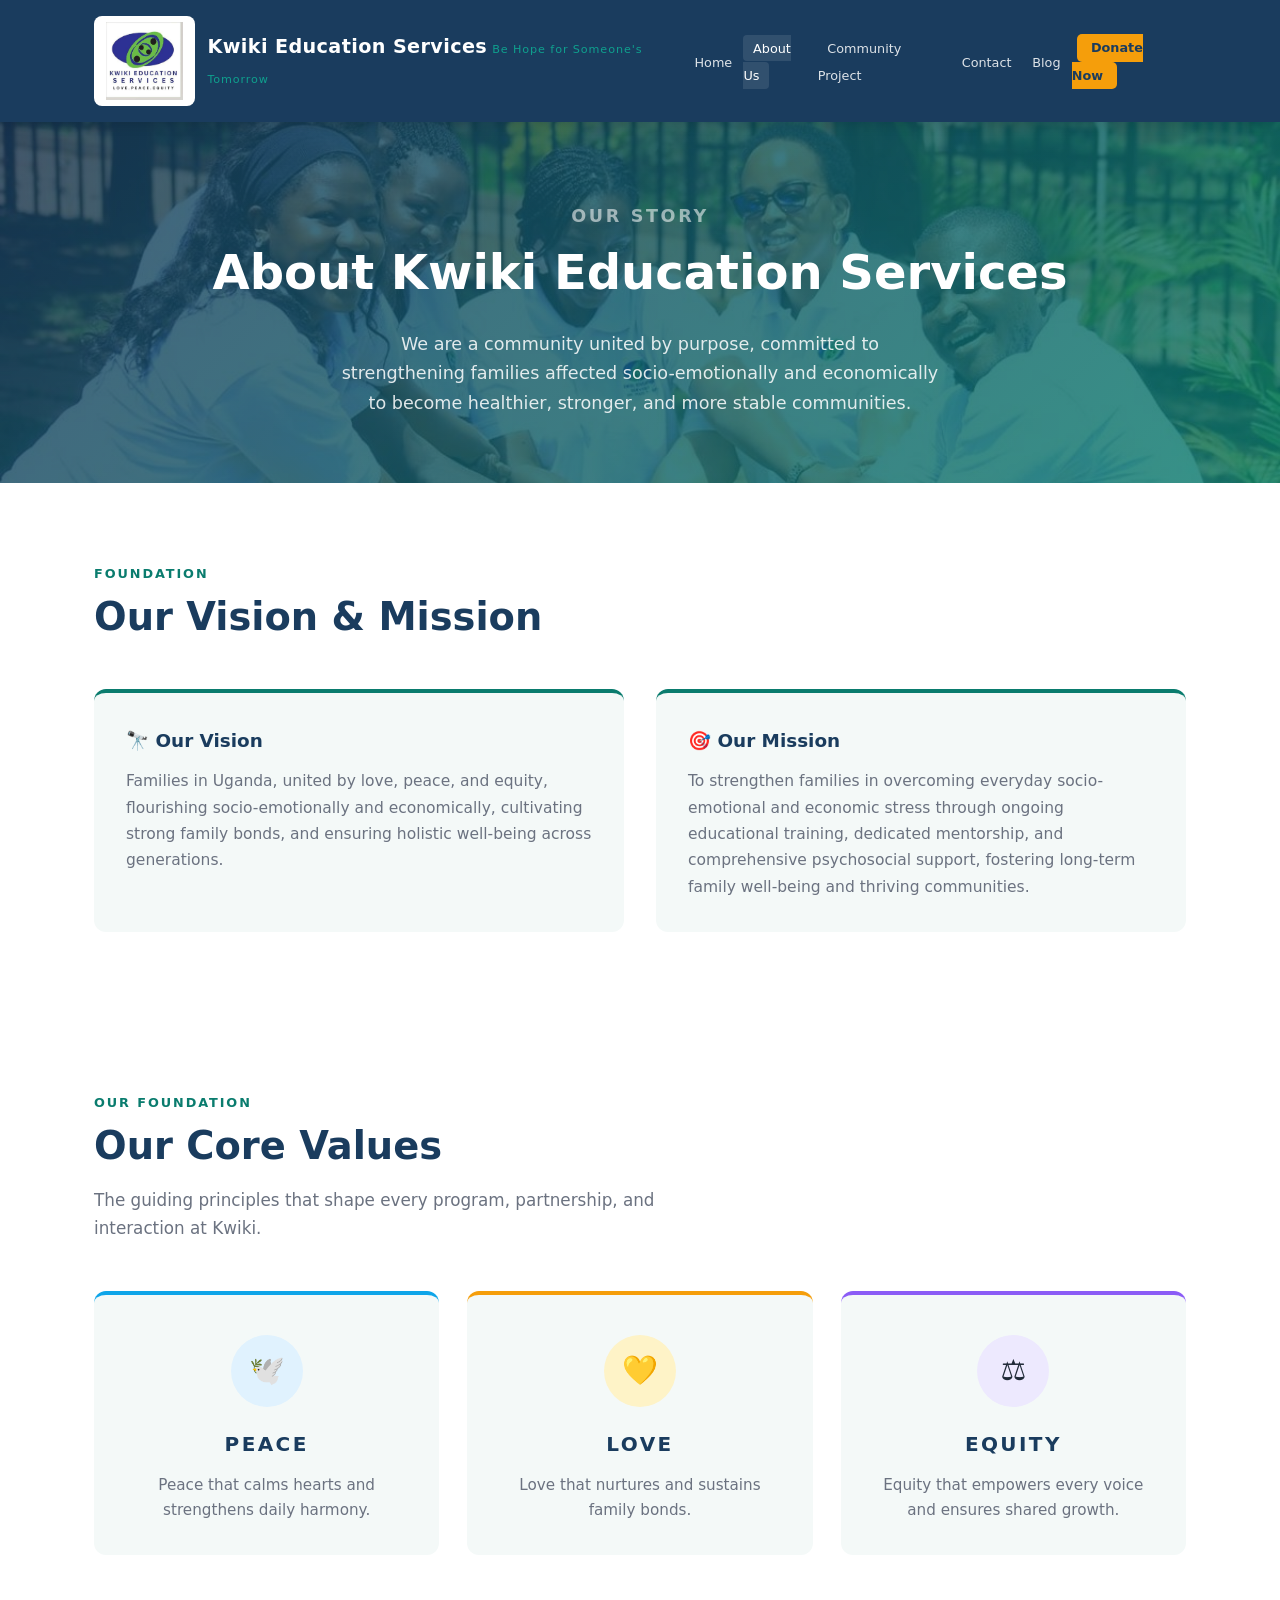
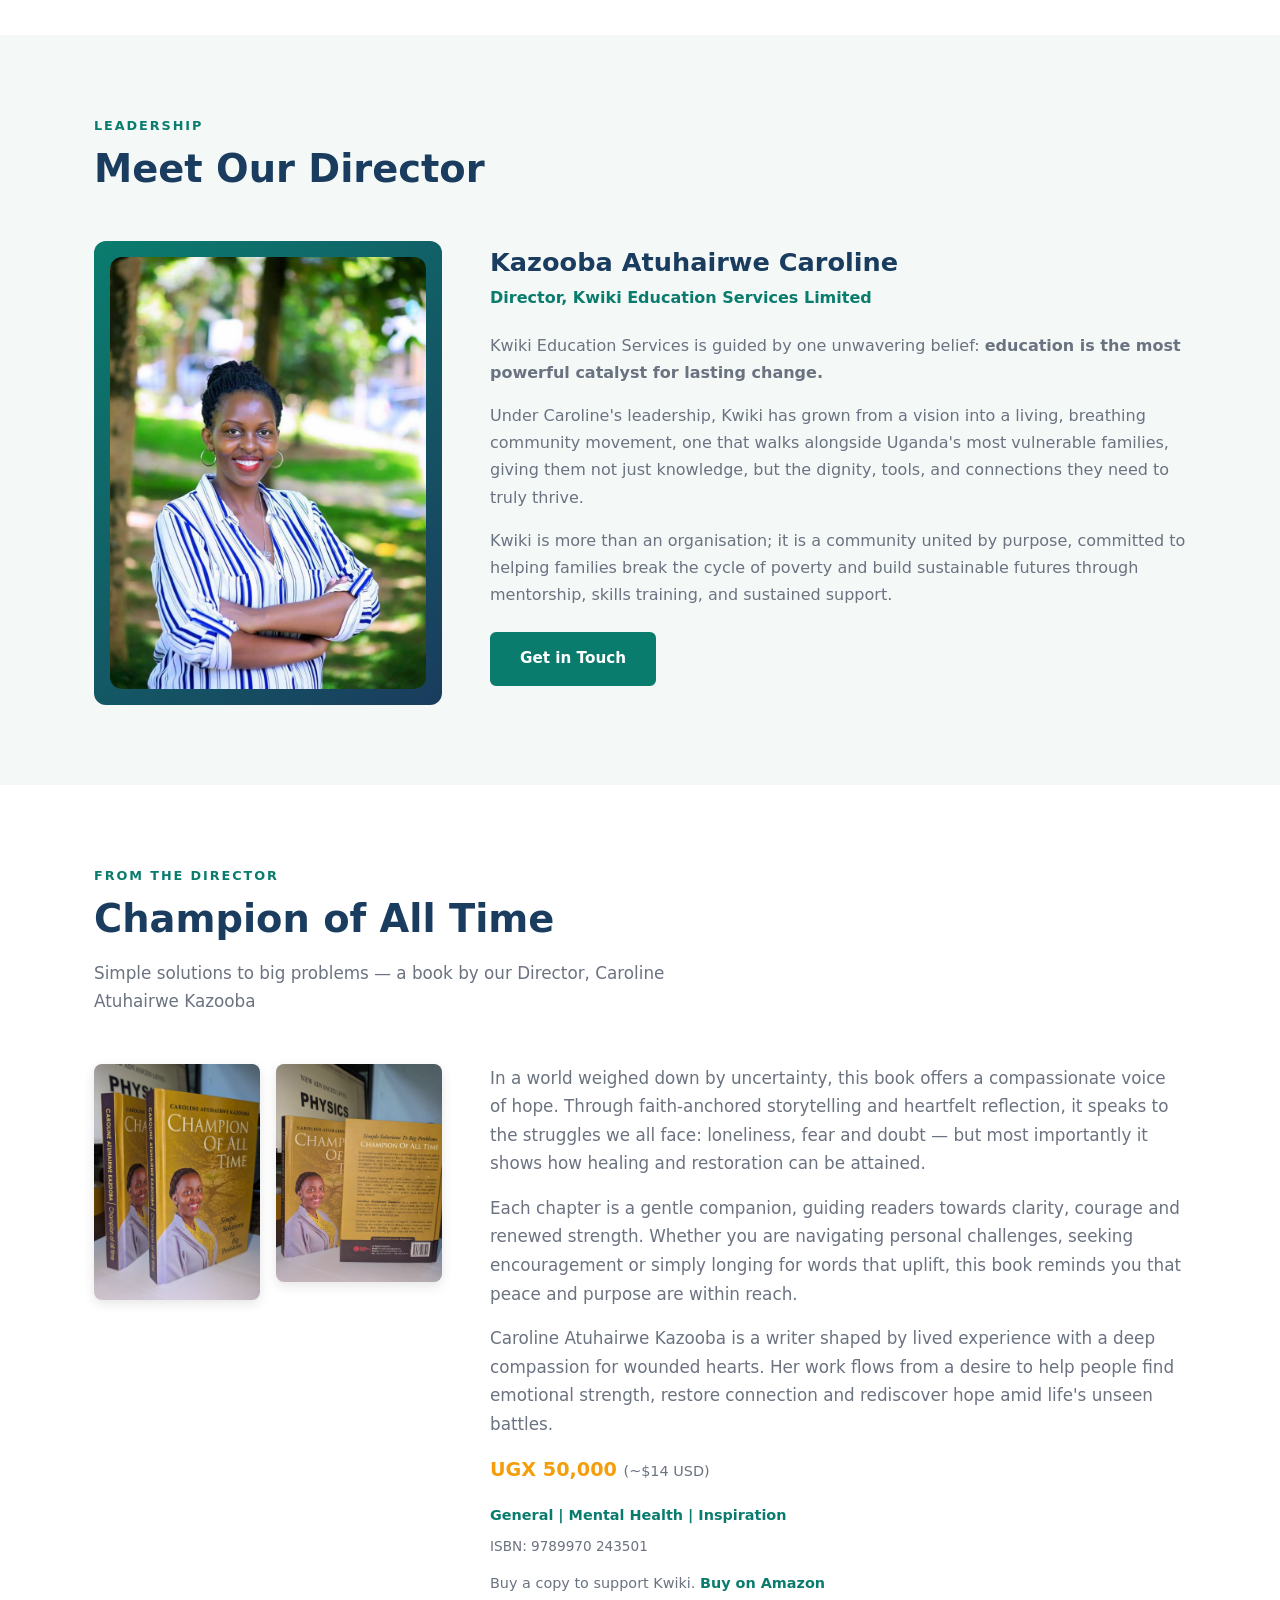
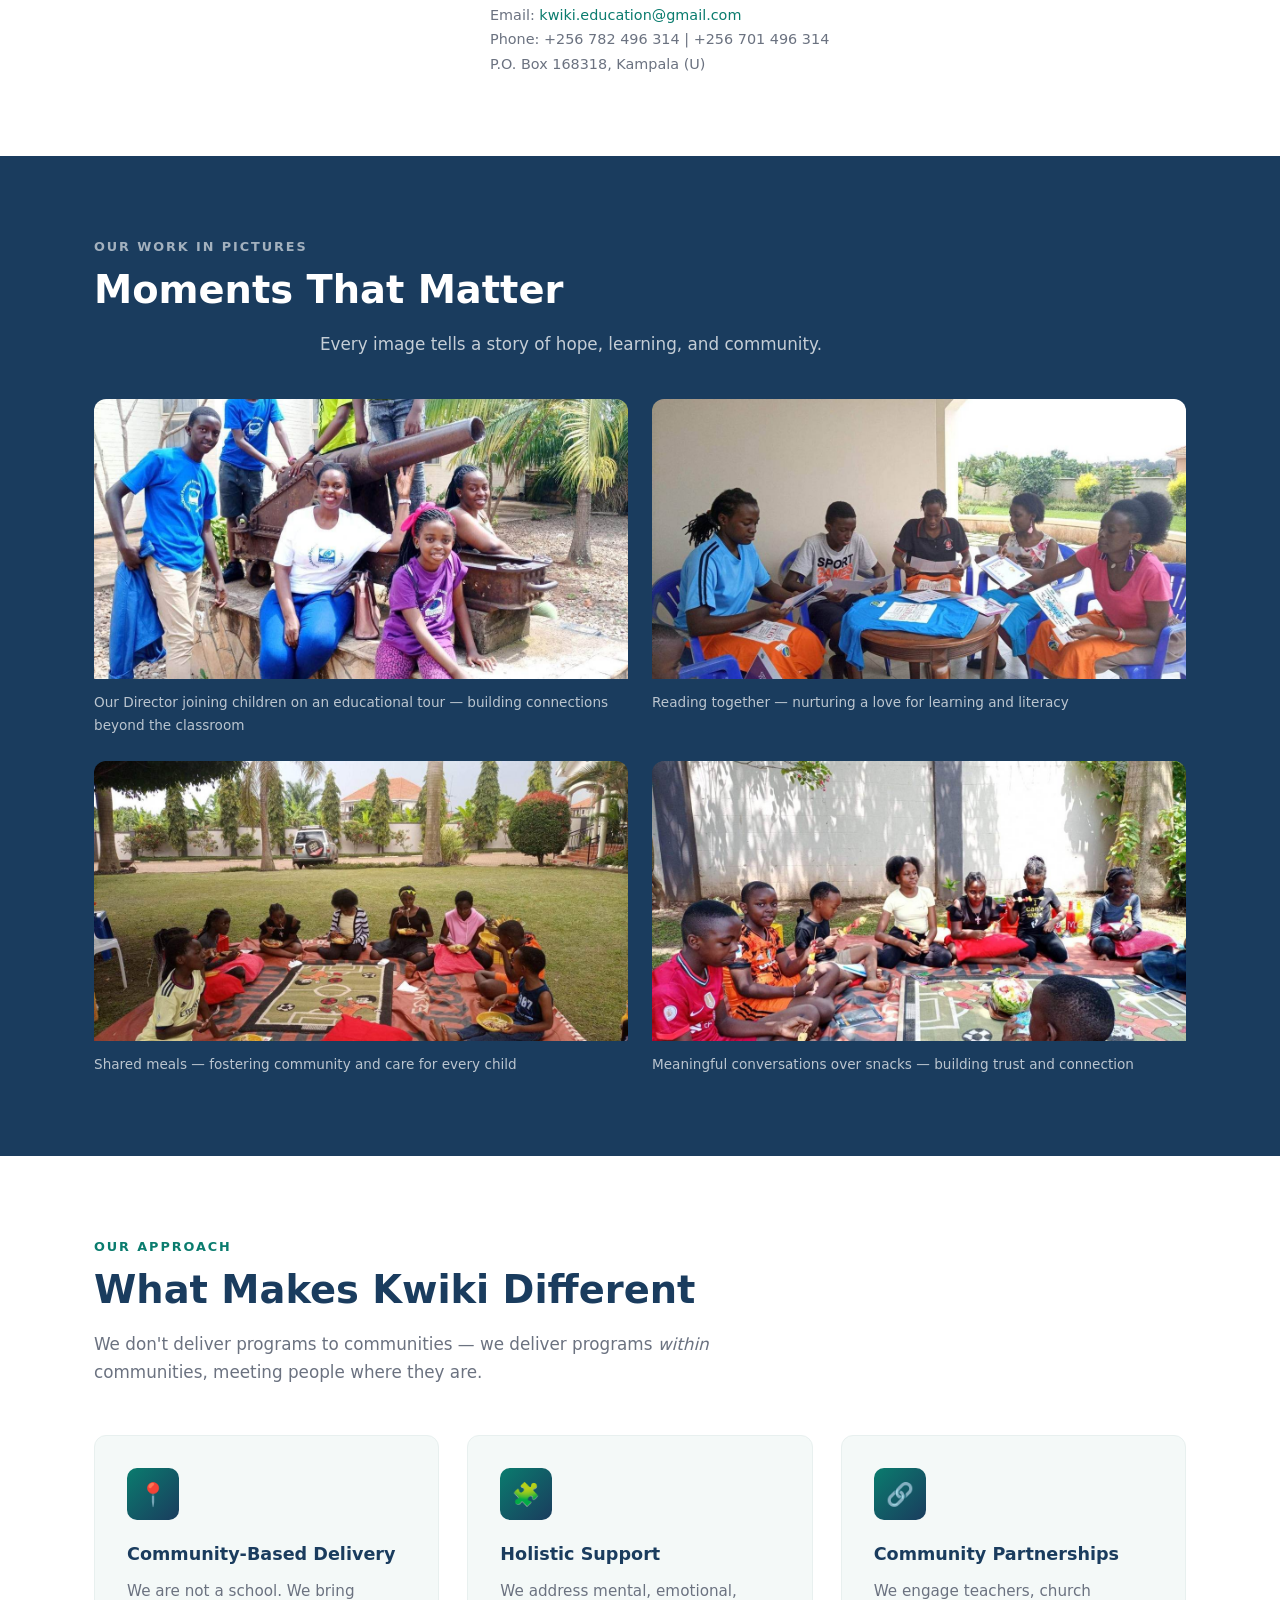
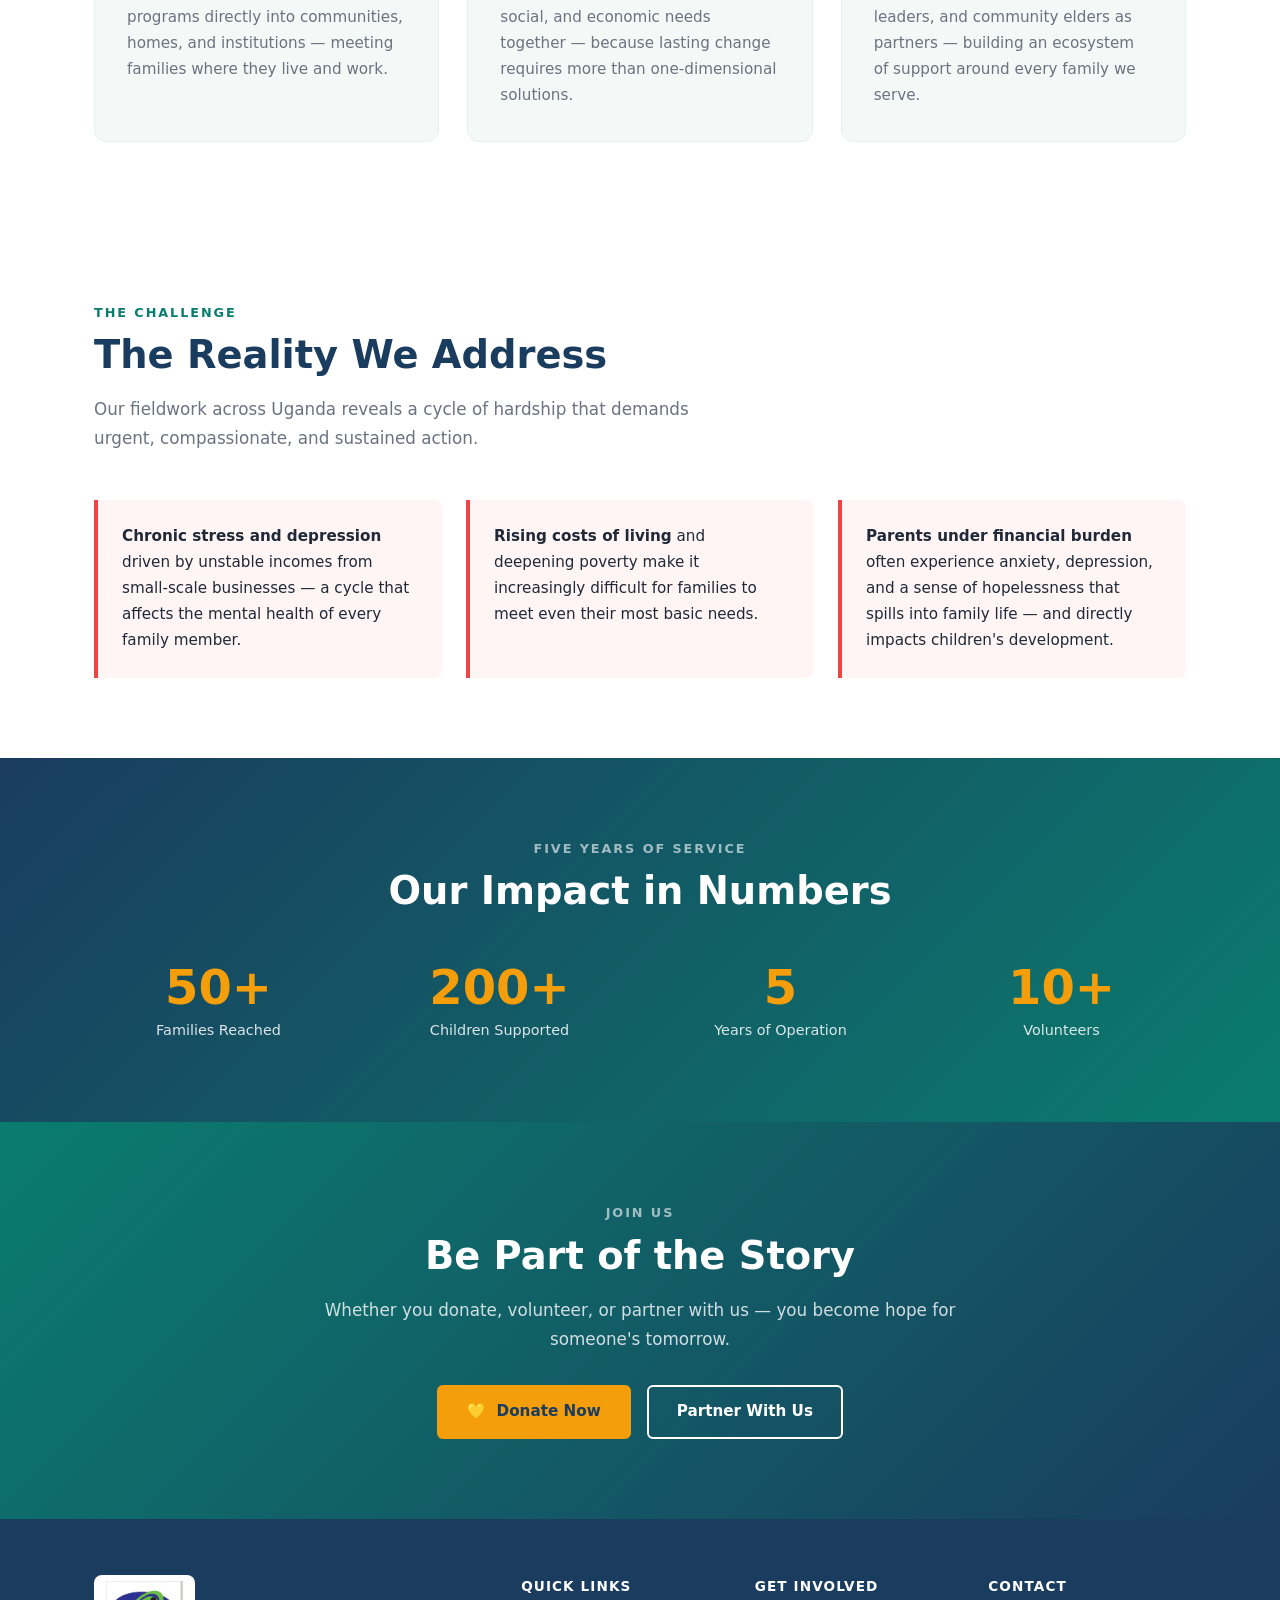
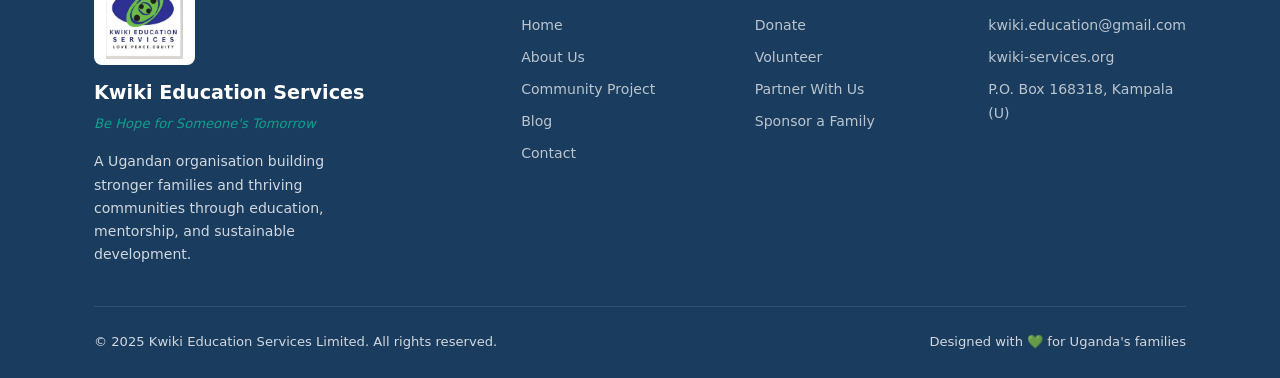
==== commit 14b1e69d: "Add Our Core Values section (PEACE, LOVE, EQUITY) to About page" ====
--- a/about.html
+++ b/about.html
@@ -8,4 +8,4 @@
 <meta name="twitter:card" content="summary" />
 <meta name="twitter:title" content="About Us | Kwiki Education Services" />
 <meta name="twitter:description" content="Learn about Kwiki Education Services - our vision, mission, director message, and the community problems we are solving in Uganda." />
-<meta name="twitter:image" content="https://www.kwiki-services.org/logo1.jpeg" /><script type="application/ld+json">{"@context":"https://schema.org","@type":"Organization","name":"Kwiki Education Services","url":"https://www.kwiki-services.org","logo":"https://www.kwiki-services.org/logo1.jpeg","description":"Strengthening families and communities in Uganda through mental health support, skills training, and financial literacy programs.","email":"kwiki.education@gmail.com","slogan":"Be Hope for Someone's Tomorrow","location":{"@type":"Place","address":{"@type":"PostalAddress","addressCountry":"UG"}}}</script><link rel="sitemap" type="application/xml" title="Sitemap" href="https://www.kwiki-services.org/sitemap.xml" /></head> <body> <nav class="navbar"> <div class="container"> <a href="index.html" class="nav-brand"> <img src="logo1.jpeg" alt="Kwiki Education Services" class="nav-logo" fetchpriority="high" /> <div> <span class="org-name">Kwiki Education Services</span> <span class="org-slogan">Be Hope for Someone's Tomorrow</span> </div> </a> <button class="nav-toggle" aria-label="Toggle menu" onclick="document.querySelector('.nav-links').classList.toggle('open')"> <span></span><span></span><span></span> </button> <ul class="nav-links"> <li><a href="index.html">Home</a></li> <li><a href="about.html" class="active">About Us</a></li> <li><a href="kampala.html">Community Project</a></li> <li><a href="contact.html">Contact</a></li> <li><a href="articles.html">Blog</a></li> <li><a href="donations.html" class="btn-donate">Donate Now</a></li> </ul> </div> </nav> <section class="page-hero"> <div class="container"> <p class="section-label" style="color: rgba(255,255,255,0.65);">Our Story</p> <h1>About Kwiki Education Services</h1> <p>We are a community united by purpose, committed to strengthening families affected socio-emotionally and economically to become healthier, stronger, and more stable communities.</p> </div> </section> <section class="vision-mission"> <div class="container"> <p class="section-label">Foundation</p> <h2 class="section-title">Our Vision &amp; Mission</h2> <div class="vm-grid"> <div class="vm-card"> <h3>🔭 Our Vision</h3> <p>Families in Uganda, united by love, peace, and equity, flourishing socio-emotionally and economically, cultivating strong family bonds, and ensuring holistic well-being across generations.</p> </div> <div class="vm-card"> <h3>🎯 Our Mission</h3> <p>To strengthen families in overcoming everyday socio-emotional and economic stress through ongoing educational training, dedicated mentorship, and comprehensive psychosocial support, fostering long-term family well-being and thriving communities.</p> </div> </div> </div> </section> <section class="director-section"> <div class="container"> <p class="section-label">Leadership</p> <h2 class="section-title">Meet Our Director</h2> <div class="director-content"> <div class="director-photo"> <img loading="lazy" src="director.jpeg" alt="Kazooba Atuhairwe Caroline, Director" style="width:100%; height:100%; object-fit:cover; border-radius:12px;" /> </div> <div class="director-info"> <h3>Kazooba Atuhairwe Caroline</h3> <p class="title">Director, Kwiki Education Services Limited</p> <p>Kwiki Education Services is guided by one unwavering belief: <strong>education is the most powerful catalyst for lasting change.</strong></p> <p>Under Caroline's leadership, Kwiki has grown from a vision into a living, breathing community movement, one that walks alongside Uganda's most vulnerable families, giving them not just knowledge, but the dignity, tools, and connections they need to truly thrive.</p> <p>Kwiki is more than an organisation; it is a community united by purpose, committed to helping families break the cycle of poverty and build sustainable futures through mentorship, skills training, and sustained support.</p> <a href="contact.html" class="btn btn-teal" style="margin-top: 0.5rem;">Get in Touch</a> </div> </div> </div> </section> <section style="background: var(--white); padding: 5rem 0;"> <div class="container"> <p class="section-label">From the Director</p> <h2 class="section-title">Champion of All Time</h2> <p class="section-subtitle">Simple solutions to big problems — a book by our Director, Caroline Atuhairwe Kazooba</p> <div class="book-content-grid"> <div class="book-covers-grid"> <img src="book1.jpeg" alt="Champion of All Time - Front Cover" style="width:100%; border-radius:8px; box-shadow:0 4px 12px rgba(0,0,0,0.1);" /> <img src="book2.jpeg" alt="Champion of All Time - Back Cover" style="width:100%; border-radius:8px; box-shadow:0 4px 12px rgba(0,0,0,0.1);" /> </div> <div> <p style="font-size:1.05rem; color:var(--gray); margin-bottom:1rem;">In a world weighed down by uncertainty, this book offers a compassionate voice of hope. Through faith-anchored storytelling and heartfelt reflection, it speaks to the struggles we all face: loneliness, fear and doubt — but most importantly it shows how healing and restoration can be attained.</p> <p style="font-size:1.05rem; color:var(--gray); margin-bottom:1rem;">Each chapter is a gentle companion, guiding readers towards clarity, courage and renewed strength. Whether you are navigating personal challenges, seeking encouragement or simply longing for words that uplift, this book reminds you that peace and purpose are within reach.</p> <p style="font-size:1.05rem; color:var(--gray); margin-bottom:1rem;">Caroline Atuhairwe Kazooba is a writer shaped by lived experience with a deep compassion for wounded hearts. Her work flows from a desire to help people find emotional strength, restore connection and rediscover hope amid life's unseen battles.</p> <p style="font-size:1.2rem; font-weight:900; color:var(--accent); margin:1rem 0;">UGX 50,000 <span style="font-size:0.9rem; font-weight:400; color:var(--gray);">(~$14 USD)</span></p> <p style="font-size:0.9rem; color:var(--teal); font-weight:600;">General | Mental Health | Inspiration</p> <p style="font-size:0.85rem; color:var(--gray); margin-top:0.5rem;">ISBN: 9789970 243501</p> <p style="font-size:0.9rem; color:var(--gray); margin-top:0.75rem;">Buy a copy to support Kwiki. <a href="https://www.amazon.com/dp/B0H8XW1Q2B" target="_blank" rel="noopener" style="color:var(--teal); font-weight:600;">Buy on Amazon</a></p> <div style="margin-top:0.5rem; font-size:0.9rem; color:var(--gray);"> <p>Email: <a href="mailto:kwiki.education@gmail.com" style="color:var(--teal);">kwiki.education@gmail.com</a></p> <p>Phone: +256 782 496 314 | +256 701 496 314</p> <p>P.O. Box 168318, Kampala (U)</p> </div> </div> </div> </div> </section> <section class="impact" style="background: var(--navy);"> <div class="container"> <p class="section-label" style="color: rgba(255,255,255,0.6);">Our Work in Pictures</p> <h2 class="section-title" style="color: var(--white);">Moments That Matter</h2> <p class="section-subtitle" style="color: rgba(255,255,255,0.75); margin: 0 auto 2.5rem;">Every image tells a story of hope, learning, and community.</p> <div style="display: grid; grid-template-columns: 1fr 1fr; gap: 1.5rem;"> <div style="border-radius: 12px; overflow: hidden;"> <img loading="lazy" src="tour.jpeg" alt="Director with children on tour" style="width:100%; height:280px; object-fit:cover; display:block;" /> <p style="color: rgba(255,255,255,0.7); font-size:0.85rem; padding: 0.75rem 0 0;">Our Director joining children on an educational tour — building connections beyond the classroom</p> </div> <div style="border-radius: 12px; overflow: hidden;"> <img loading="lazy" src="sitcircle.jpeg" alt="Staff reading books with children" style="width:100%; height:280px; object-fit:cover; display:block;" /> <p style="color: rgba(255,255,255,0.7); font-size:0.85rem; padding: 0.75rem 0 0;">Reading together — nurturing a love for learning and literacy</p> </div> </div> <div style="display: grid; grid-template-columns: 1fr 1fr; gap: 1.5rem; margin-top: 1.5rem;"> <div style="border-radius: 12px; overflow: hidden;"> <img loading="lazy" src="circleat.jpeg" alt="Children eating lunch in a circle" style="width:100%; height:280px; object-fit:cover; display:block;" /> <p style="color: rgba(255,255,255,0.7); font-size:0.85rem; padding: 0.75rem 0 0;">Shared meals — fostering community and care for every child</p> </div> <div style="border-radius: 12px; overflow: hidden;"> <img loading="lazy" src="circleat2.jpeg" alt="Children having snacks and talking" style="width:100%; height:280px; object-fit:cover; display:block;" /> <p style="color: rgba(255,255,255,0.7); font-size:0.85rem; padding: 0.75rem 0 0;">Meaningful conversations over snacks — building trust and connection</p> </div> </div> </div> </section> <section style="background: var(--white); padding: 5rem 0;"> <div class="container"> <p class="section-label">Our Approach</p> <h2 class="section-title">What Makes Kwiki Different</h2> <p class="section-subtitle">We don't deliver programs to communities — we deliver programs <em>within</em> communities, meeting people where they are.</p> <div class="services-grid" style="margin-top: 3rem;"> <div class="service-card"> <div class="service-icon">📍</div> <h3>Community-Based Delivery</h3> <p>We are not a school. We bring programs directly into communities, homes, and institutions — meeting families where they live and work.</p> </div> <div class="service-card"> <div class="service-icon">🧩</div> <h3>Holistic Support</h3> <p>We address mental, emotional, social, and economic needs together — because lasting change requires more than one-dimensional solutions.</p> </div> <div class="service-card"> <div class="service-icon">🔗</div> <h3>Community Partnerships</h3> <p>We engage teachers, church leaders, and community elders as partners — building an ecosystem of support around every family we serve.</p> </div> </div> </div> </section> <section class="problem-statement"> <div class="container"> <p class="section-label">The Challenge</p> <h2 class="section-title">The Reality We Address</h2> <p class="section-subtitle">Our fieldwork across Uganda reveals a cycle of hardship that demands urgent, compassionate, and sustained action.</p> <div class="problem-list"> <div class="problem-item"> <p><strong>Chronic stress and depression</strong> driven by unstable incomes from small-scale businesses — a cycle that affects the mental health of every family member.</p> </div> <div class="problem-item"> <p><strong>Rising costs of living</strong> and deepening poverty make it increasingly difficult for families to meet even their most basic needs.</p> </div> <div class="problem-item"> <p><strong>Parents under financial burden</strong> often experience anxiety, depression, and a sense of hopelessness that spills into family life — and directly impacts children's development.</p> </div> </div> </div> </section> <section class="impact"> <div class="container text-center"> <p class="section-label" style="color: rgba(255,255,255,0.6);">Five Years of Service</p> <h2 class="section-title" style="color: var(--white);">Our Impact in Numbers</h2> <div class="impact-grid"> <div class="impact-item"><strong>50+</strong><p>Families Reached</p></div> <div class="impact-item"><strong>200+</strong><p>Children Supported</p></div> <div class="impact-item"><strong>5</strong><p>Years of Operation</p></div> <div class="impact-item"><strong>10+</strong><p>Volunteers</p></div> </div> </div> </section> <section class="donate-cta"> <div class="container"> <p class="section-label" style="color: rgba(255,255,255,0.6);">Join Us</p> <h2 class="section-title">Be Part of the Story</h2> <p class="section-subtitle">Whether you donate, volunteer, or partner with us — you become hope for someone's tomorrow.</p> <div class="donate-options"> <a href="donations.html" class="btn btn-primary">💛 &nbsp;Donate Now</a> <a href="contact.html" class="btn btn-secondary">Partner With Us</a> </div> </div> </section> <footer class="footer"> <div class="container"> <div class="footer-grid"> <div class="footer-brand"> <img loading="lazy" src="logo1.jpeg" alt="Kwiki Education Services" class="footer-logo" /> <p class="org-name">Kwiki Education Services</p> <p class="slogan">Be Hope for Someone's Tomorrow</p> <p>A Ugandan organisation building stronger families and thriving communities through education, mentorship, and sustainable development.</p> </div> <div class="footer-col"> <h4>Quick Links</h4> <a href="index.html">Home</a> <a href="about.html">About Us</a> <a href="kampala.html">Community Project</a> <a href="articles.html">Blog</a> <a href="contact.html">Contact</a> </div> <div class="footer-col"> <h4>Get Involved</h4> <a href="donations.html">Donate</a> <a href="contact.html">Volunteer</a> <a href="contact.html">Partner With Us</a> <a href="contact.html">Sponsor a Family</a> </div> <div class="footer-col"> <h4>Contact</h4> <a href="mailto:kwiki.education@gmail.com">kwiki.education@gmail.com</a> <a href="https://www.kwiki-services.org" target="_blank">kwiki-services.org</a> <a href="#">P.O. Box 168318, Kampala (U)</a> </div> </div> <div class="footer-bottom"> <span>© 2025 Kwiki Education Services Limited. All rights reserved.</span> <span>Designed with 💚 for Uganda's families</span> </div> </div> </footer> </body> </html>+<meta name="twitter:image" content="https://www.kwiki-services.org/logo1.jpeg" /><script type="application/ld+json">{"@context":"https://schema.org","@type":"Organization","name":"Kwiki Education Services","url":"https://www.kwiki-services.org","logo":"https://www.kwiki-services.org/logo1.jpeg","description":"Strengthening families and communities in Uganda through mental health support, skills training, and financial literacy programs.","email":"kwiki.education@gmail.com","slogan":"Be Hope for Someone's Tomorrow","location":{"@type":"Place","address":{"@type":"PostalAddress","addressCountry":"UG"}}}</script><link rel="sitemap" type="application/xml" title="Sitemap" href="https://www.kwiki-services.org/sitemap.xml" /></head> <body> <nav class="navbar"> <div class="container"> <a href="index.html" class="nav-brand"> <img src="logo1.jpeg" alt="Kwiki Education Services" class="nav-logo" fetchpriority="high" /> <div> <span class="org-name">Kwiki Education Services</span> <span class="org-slogan">Be Hope for Someone's Tomorrow</span> </div> </a> <button class="nav-toggle" aria-label="Toggle menu" onclick="document.querySelector('.nav-links').classList.toggle('open')"> <span></span><span></span><span></span> </button> <ul class="nav-links"> <li><a href="index.html">Home</a></li> <li><a href="about.html" class="active">About Us</a></li> <li><a href="kampala.html">Community Project</a></li> <li><a href="contact.html">Contact</a></li> <li><a href="articles.html">Blog</a></li> <li><a href="donations.html" class="btn-donate">Donate Now</a></li> </ul> </div> </nav> <section class="page-hero"> <div class="container"> <p class="section-label" style="color: rgba(255,255,255,0.65);">Our Story</p> <h1>About Kwiki Education Services</h1> <p>We are a community united by purpose, committed to strengthening families affected socio-emotionally and economically to become healthier, stronger, and more stable communities.</p> </div> </section> <section class="vision-mission"> <div class="container"> <p class="section-label">Foundation</p> <h2 class="section-title">Our Vision &amp; Mission</h2> <div class="vm-grid"> <div class="vm-card"> <h3>🔭 Our Vision</h3> <p>Families in Uganda, united by love, peace, and equity, flourishing socio-emotionally and economically, cultivating strong family bonds, and ensuring holistic well-being across generations.</p> </div> <div class="vm-card"> <h3>🎯 Our Mission</h3> <p>To strengthen families in overcoming everyday socio-emotional and economic stress through ongoing educational training, dedicated mentorship, and comprehensive psychosocial support, fostering long-term family well-being and thriving communities.</p> </div> </div> </div> </section> <section class="core-values"> <div class="container"> <p class="section-label">Our Foundation</p> <h2 class="section-title">Our Core Values</h2> <p class="section-subtitle">The guiding principles that shape every program, partnership, and interaction at Kwiki.</p> <div class="values-grid"> <div class="value-card card-peace"> <div class="value-icon value-peace">🕊️</div> <h3>PEACE</h3> <p>Peace that calms hearts and strengthens daily harmony.</p> </div> <div class="value-card card-love"> <div class="value-icon value-love">💛</div> <h3>LOVE</h3> <p>Love that nurtures and sustains family bonds.</p> </div> <div class="value-card card-equity"> <div class="value-icon value-equity">⚖️</div> <h3>EQUITY</h3> <p>Equity that empowers every voice and ensures shared growth.</p> </div> </div> </div> </section> <section class="director-section"> <div class="container"> <p class="section-label">Leadership</p> <h2 class="section-title">Meet Our Director</h2> <div class="director-content"> <div class="director-photo"> <img loading="lazy" src="director.jpeg" alt="Kazooba Atuhairwe Caroline, Director" style="width:100%; height:100%; object-fit:cover; border-radius:12px;" /> </div> <div class="director-info"> <h3>Kazooba Atuhairwe Caroline</h3> <p class="title">Director, Kwiki Education Services Limited</p> <p>Kwiki Education Services is guided by one unwavering belief: <strong>education is the most powerful catalyst for lasting change.</strong></p> <p>Under Caroline's leadership, Kwiki has grown from a vision into a living, breathing community movement, one that walks alongside Uganda's most vulnerable families, giving them not just knowledge, but the dignity, tools, and connections they need to truly thrive.</p> <p>Kwiki is more than an organisation; it is a community united by purpose, committed to helping families break the cycle of poverty and build sustainable futures through mentorship, skills training, and sustained support.</p> <a href="contact.html" class="btn btn-teal" style="margin-top: 0.5rem;">Get in Touch</a> </div> </div> </div> </section> <section style="background: var(--white); padding: 5rem 0;"> <div class="container"> <p class="section-label">From the Director</p> <h2 class="section-title">Champion of All Time</h2> <p class="section-subtitle">Simple solutions to big problems — a book by our Director, Caroline Atuhairwe Kazooba</p> <div class="book-content-grid"> <div class="book-covers-grid"> <img src="book1.jpeg" alt="Champion of All Time - Front Cover" style="width:100%; border-radius:8px; box-shadow:0 4px 12px rgba(0,0,0,0.1);" /> <img src="book2.jpeg" alt="Champion of All Time - Back Cover" style="width:100%; border-radius:8px; box-shadow:0 4px 12px rgba(0,0,0,0.1);" /> </div> <div> <p style="font-size:1.05rem; color:var(--gray); margin-bottom:1rem;">In a world weighed down by uncertainty, this book offers a compassionate voice of hope. Through faith-anchored storytelling and heartfelt reflection, it speaks to the struggles we all face: loneliness, fear and doubt — but most importantly it shows how healing and restoration can be attained.</p> <p style="font-size:1.05rem; color:var(--gray); margin-bottom:1rem;">Each chapter is a gentle companion, guiding readers towards clarity, courage and renewed strength. Whether you are navigating personal challenges, seeking encouragement or simply longing for words that uplift, this book reminds you that peace and purpose are within reach.</p> <p style="font-size:1.05rem; color:var(--gray); margin-bottom:1rem;">Caroline Atuhairwe Kazooba is a writer shaped by lived experience with a deep compassion for wounded hearts. Her work flows from a desire to help people find emotional strength, restore connection and rediscover hope amid life's unseen battles.</p> <p style="font-size:1.2rem; font-weight:900; color:var(--accent); margin:1rem 0;">UGX 50,000 <span style="font-size:0.9rem; font-weight:400; color:var(--gray);">(~$14 USD)</span></p> <p style="font-size:0.9rem; color:var(--teal); font-weight:600;">General | Mental Health | Inspiration</p> <p style="font-size:0.85rem; color:var(--gray); margin-top:0.5rem;">ISBN: 9789970 243501</p> <p style="font-size:0.9rem; color:var(--gray); margin-top:0.75rem;">Buy a copy to support Kwiki. <a href="https://www.amazon.com/dp/B0H8XW1Q2B" target="_blank" rel="noopener" style="color:var(--teal); font-weight:600;">Buy on Amazon</a></p> <div style="margin-top:0.5rem; font-size:0.9rem; color:var(--gray);"> <p>Email: <a href="mailto:kwiki.education@gmail.com" style="color:var(--teal);">kwiki.education@gmail.com</a></p> <p>Phone: +256 782 496 314 | +256 701 496 314</p> <p>P.O. Box 168318, Kampala (U)</p> </div> </div> </div> </div> </section> <section class="impact" style="background: var(--navy);"> <div class="container"> <p class="section-label" style="color: rgba(255,255,255,0.6);">Our Work in Pictures</p> <h2 class="section-title" style="color: var(--white);">Moments That Matter</h2> <p class="section-subtitle" style="color: rgba(255,255,255,0.75); margin: 0 auto 2.5rem;">Every image tells a story of hope, learning, and community.</p> <div style="display: grid; grid-template-columns: 1fr 1fr; gap: 1.5rem;"> <div style="border-radius: 12px; overflow: hidden;"> <img loading="lazy" src="tour.jpeg" alt="Director with children on tour" style="width:100%; height:280px; object-fit:cover; display:block;" /> <p style="color: rgba(255,255,255,0.7); font-size:0.85rem; padding: 0.75rem 0 0;">Our Director joining children on an educational tour — building connections beyond the classroom</p> </div> <div style="border-radius: 12px; overflow: hidden;"> <img loading="lazy" src="sitcircle.jpeg" alt="Staff reading books with children" style="width:100%; height:280px; object-fit:cover; display:block;" /> <p style="color: rgba(255,255,255,0.7); font-size:0.85rem; padding: 0.75rem 0 0;">Reading together — nurturing a love for learning and literacy</p> </div> </div> <div style="display: grid; grid-template-columns: 1fr 1fr; gap: 1.5rem; margin-top: 1.5rem;"> <div style="border-radius: 12px; overflow: hidden;"> <img loading="lazy" src="circleat.jpeg" alt="Children eating lunch in a circle" style="width:100%; height:280px; object-fit:cover; display:block;" /> <p style="color: rgba(255,255,255,0.7); font-size:0.85rem; padding: 0.75rem 0 0;">Shared meals — fostering community and care for every child</p> </div> <div style="border-radius: 12px; overflow: hidden;"> <img loading="lazy" src="circleat2.jpeg" alt="Children having snacks and talking" style="width:100%; height:280px; object-fit:cover; display:block;" /> <p style="color: rgba(255,255,255,0.7); font-size:0.85rem; padding: 0.75rem 0 0;">Meaningful conversations over snacks — building trust and connection</p> </div> </div> </div> </section> <section style="background: var(--white); padding: 5rem 0;"> <div class="container"> <p class="section-label">Our Approach</p> <h2 class="section-title">What Makes Kwiki Different</h2> <p class="section-subtitle">We don't deliver programs to communities — we deliver programs <em>within</em> communities, meeting people where they are.</p> <div class="services-grid" style="margin-top: 3rem;"> <div class="service-card"> <div class="service-icon">📍</div> <h3>Community-Based Delivery</h3> <p>We are not a school. We bring programs directly into communities, homes, and institutions — meeting families where they live and work.</p> </div> <div class="service-card"> <div class="service-icon">🧩</div> <h3>Holistic Support</h3> <p>We address mental, emotional, social, and economic needs together — because lasting change requires more than one-dimensional solutions.</p> </div> <div class="service-card"> <div class="service-icon">🔗</div> <h3>Community Partnerships</h3> <p>We engage teachers, church leaders, and community elders as partners — building an ecosystem of support around every family we serve.</p> </div> </div> </div> </section> <section class="problem-statement"> <div class="container"> <p class="section-label">The Challenge</p> <h2 class="section-title">The Reality We Address</h2> <p class="section-subtitle">Our fieldwork across Uganda reveals a cycle of hardship that demands urgent, compassionate, and sustained action.</p> <div class="problem-list"> <div class="problem-item"> <p><strong>Chronic stress and depression</strong> driven by unstable incomes from small-scale businesses — a cycle that affects the mental health of every family member.</p> </div> <div class="problem-item"> <p><strong>Rising costs of living</strong> and deepening poverty make it increasingly difficult for families to meet even their most basic needs.</p> </div> <div class="problem-item"> <p><strong>Parents under financial burden</strong> often experience anxiety, depression, and a sense of hopelessness that spills into family life — and directly impacts children's development.</p> </div> </div> </div> </section> <section class="impact"> <div class="container text-center"> <p class="section-label" style="color: rgba(255,255,255,0.6);">Five Years of Service</p> <h2 class="section-title" style="color: var(--white);">Our Impact in Numbers</h2> <div class="impact-grid"> <div class="impact-item"><strong>50+</strong><p>Families Reached</p></div> <div class="impact-item"><strong>200+</strong><p>Children Supported</p></div> <div class="impact-item"><strong>5</strong><p>Years of Operation</p></div> <div class="impact-item"><strong>10+</strong><p>Volunteers</p></div> </div> </div> </section> <section class="donate-cta"> <div class="container"> <p class="section-label" style="color: rgba(255,255,255,0.6);">Join Us</p> <h2 class="section-title">Be Part of the Story</h2> <p class="section-subtitle">Whether you donate, volunteer, or partner with us — you become hope for someone's tomorrow.</p> <div class="donate-options"> <a href="donations.html" class="btn btn-primary">💛 &nbsp;Donate Now</a> <a href="contact.html" class="btn btn-secondary">Partner With Us</a> </div> </div> </section> <footer class="footer"> <div class="container"> <div class="footer-grid"> <div class="footer-brand"> <img loading="lazy" src="logo1.jpeg" alt="Kwiki Education Services" class="footer-logo" /> <p class="org-name">Kwiki Education Services</p> <p class="slogan">Be Hope for Someone's Tomorrow</p> <p>A Ugandan organisation building stronger families and thriving communities through education, mentorship, and sustainable development.</p> </div> <div class="footer-col"> <h4>Quick Links</h4> <a href="index.html">Home</a> <a href="about.html">About Us</a> <a href="kampala.html">Community Project</a> <a href="articles.html">Blog</a> <a href="contact.html">Contact</a> </div> <div class="footer-col"> <h4>Get Involved</h4> <a href="donations.html">Donate</a> <a href="contact.html">Volunteer</a> <a href="contact.html">Partner With Us</a> <a href="contact.html">Sponsor a Family</a> </div> <div class="footer-col"> <h4>Contact</h4> <a href="mailto:kwiki.education@gmail.com">kwiki.education@gmail.com</a> <a href="https://www.kwiki-services.org" target="_blank">kwiki-services.org</a> <a href="#">P.O. Box 168318, Kampala (U)</a> </div> </div> <div class="footer-bottom"> <span>© 2025 Kwiki Education Services Limited. All rights reserved.</span> <span>Designed with 💚 for Uganda's families</span> </div> </div> </footer> </body> </html>
--- a/style.css
+++ b/style.css
@@ -1 +1 @@
-*,*::before,*::after{box-sizing:border-box;margin:0;padding:0}:root{--navy:#1a3c5e;--teal:#0a7c6e;--teal-light:#0fa08e;--white:#ffffff;--off-white:#f4f9f8;--gray:#6b7280;--light-gray:#e8f0ef;--accent:#f59e0b;--text:#1f2937}html{scroll-behavior:smooth}body{font-family:'Segoe UI',system-ui,sans-serif;color:var(--text);line-height:1.7;background:var(--white)}img{max-width:100%;display:block}a{text-decoration:none;color:inherit}ul{list-style:none}.container{max-width:1140px;margin:0 auto;padding:0 1.5rem}section{padding:5rem 0}.section-label{font-size:0.8rem;font-weight:700;letter-spacing:0.15em;text-transform:uppercase;color:var(--teal);margin-bottom:0.5rem}.section-title{font-size:clamp(1.75rem,3vw,2.5rem);font-weight:800;color:var(--navy);line-height:1.25;margin-bottom:1rem}.section-subtitle{font-size:1.05rem;color:var(--gray);max-width:640px}.text-center{text-align:center}.text-center .section-subtitle{margin:0 auto}.btn{display:inline-block;padding:0.75rem 1.75rem;border-radius:6px;font-weight:600;font-size:0.95rem;transition:all 0.2s ease;cursor:pointer;border:2px solid transparent}.btn-primary{background:var(--accent);color:var(--navy);border-color:var(--accent)}.btn-primary:hover{background:#d97706;border-color:#d97706}.btn-secondary{background:transparent;color:var(--white);border-color:var(--white)}.btn-secondary:hover{background:var(--white);color:var(--navy)}.btn-teal{background:var(--teal);color:var(--white);border-color:var(--teal)}.btn-teal:hover{background:var(--teal-light);border-color:var(--teal-light)}.btn-outline-navy{background:transparent;color:var(--navy);border-color:var(--navy)}.btn-outline-navy:hover{background:var(--navy);color:var(--white)}.navbar{position:sticky;top:0;z-index:1000;background:var(--navy);box-shadow:0 2px 12px rgba(0,0,0,0.15)}.navbar .container{display:flex;align-items:center;justify-content:space-between;padding-top:1rem;padding-bottom:1rem}.nav-brand{display:flex;align-items:center;gap:0.75rem;flex-direction:row}.nav-logo{height:90px;width:auto;object-fit:contain;flex-shrink:0;background-color:#ffffff !important;border-radius:8px;padding:6px 12px;display:block}.footer-logo{height:90px;width:auto;object-fit:contain;margin-bottom:0.75rem;background-color:#ffffff !important;border-radius:8px;padding:6px 12px;display:block}@media (max-width:768px){.nav-logo{height:55px;padding:4px 8px}.footer-logo{height:55px;padding:4px 8px}.nav-brand .org-slogan{display:block;white-space:nowrap}}.nav-brand .org-name{font-size:1.2rem;font-weight:800;color:var(--white);letter-spacing:0.02em}.nav-brand .org-slogan{font-size:0.7rem;color:var(--teal-light);letter-spacing:0.08em}.nav-links{display:flex;align-items:center;gap:0.1rem}.nav-links a{color:rgba(255,255,255,0.85);font-size:0.8rem;font-weight:500;padding:0.35rem 0.6rem;border-radius:4px;transition:all 0.2s}.nav-links a:hover,.nav-links a.active{color:var(--white);background:rgba(255,255,255,0.1)}.nav-links .btn-donate{background:var(--accent);color:var(--navy);font-weight:700;padding:0.4rem 0.9rem;border-radius:5px;margin-left:0.3rem}.nav-links .btn-donate:hover{background:#d97706}.nav-toggle{display:none;flex-direction:column;gap:5px;background:none;border:none;cursor:pointer;padding:4px}.nav-toggle span{display:block;width:24px;height:2px;background:var(--white);border-radius:2px;transition:all 0.3s}.hero{background:linear-gradient(135deg,rgba(26,60,94,0.85) 0%,rgba(15,76,117,0.8) 40%,rgba(10,124,110,0.85) 100%),url('teamjoinhands.jpeg') center/cover no-repeat;color:var(--white);padding:6rem 0 5rem;position:relative;overflow:hidden}.hero::before{content:'';position:absolute;inset:0;background:url("data:image/svg+xml,%3Csvg width='60' height='60' viewBox='0 0 60 60' xmlns='http://www.w3.org/2000/svg'%3E%3Cg fill='none' fill-rule='evenodd'%3E%3Cg fill='%23ffffff' fill-opacity='0.03'%3E%3Cpath d='M36 34v-4h-2v4h-4v2h4v4h2v-4h4v-2h-4zm0-30V0h-2v4h-4v2h4v4h2V6h4V4h-4zM6 34v-4H4v4H0v2h4v4h2v-4h4v-2H6zM6 4V0H4v4H0v2h4v4h2V6h4V4H6z'/%3E%3C/g%3E%3C/g%3E%3C/svg%3E")}.hero .container{position:relative}.hero-badge{display:inline-block;background:rgba(255,255,255,0.15);color:rgba(255,255,255,0.9);font-size:0.78rem;font-weight:600;letter-spacing:0.12em;text-transform:uppercase;padding:0.35rem 1rem;border-radius:20px;margin-bottom:1.5rem;border:1px solid rgba(255,255,255,0.2)}.hero h1{font-size:clamp(2.2rem,5vw,3.75rem);font-weight:900;line-height:1.15;margin-bottom:1.25rem;max-width:750px}.hero h1 span{color:var(--accent)}.hero p{font-size:1.15rem;opacity:0.88;max-width:580px;margin-bottom:2.25rem}.hero-cta{display:flex;gap:1rem;flex-wrap:wrap}.hero-stats{display:flex;gap:2.5rem;margin-top:3.5rem;padding-top:2.5rem;border-top:1px solid rgba(255,255,255,0.15);flex-wrap:wrap}.hero-stat strong{display:block;font-size:2rem;font-weight:900;color:var(--accent)}.hero-stat span{font-size:0.85rem;opacity:0.8}.services{background:var(--white)}.services-grid{display:grid;grid-template-columns:repeat(auto-fit,minmax(280px,1fr));gap:1.75rem;margin-top:3rem}.service-card{background:var(--off-white);border-radius:12px;padding:2rem;border:1px solid var(--light-gray);transition:transform 0.2s,box-shadow 0.2s}.service-card:hover{transform:translateY(-4px);box-shadow:0 12px 30px rgba(10,124,110,0.12)}.service-icon{width:52px;height:52px;background:linear-gradient(135deg,var(--teal),var(--navy));border-radius:10px;display:flex;align-items:center;justify-content:center;margin-bottom:1.25rem;font-size:1.4rem}.service-card h3{font-size:1.1rem;font-weight:700;color:var(--navy);margin-bottom:0.6rem}.service-card p{font-size:0.95rem;color:var(--gray)}.impact{background:linear-gradient(135deg,var(--navy),var(--teal));color:var(--white)}.impact-grid{display:grid;grid-template-columns:repeat(auto-fit,minmax(180px,1fr));gap:2rem;margin-top:3rem;text-align:center}.impact-item strong{display:block;font-size:3rem;font-weight:900;color:var(--accent);line-height:1}.impact-item p{font-size:0.9rem;opacity:0.85;margin-top:0.4rem}.programs{background:var(--off-white)}.programs-grid{display:grid;grid-template-columns:repeat(auto-fit,minmax(300px,1fr));gap:1.5rem;margin-top:3rem}.program-card{background:var(--white);border-radius:12px;padding:1.75rem;border-left:4px solid var(--teal);box-shadow:0 2px 8px rgba(0,0,0,0.06);transition:box-shadow 0.2s}.program-card:hover{box-shadow:0 8px 24px rgba(10,124,110,0.12)}.program-card h3{font-size:1rem;font-weight:700;color:var(--navy);margin-bottom:0.5rem}.program-card p{font-size:0.92rem;color:var(--gray)}.testimonials{background:var(--white)}.testimonials-grid{display:grid;grid-template-columns:repeat(auto-fit,minmax(280px,1fr));gap:1.5rem;margin-top:3rem}.testimonial-card{background:var(--off-white);border-radius:12px;padding:1.75rem;border:1px solid var(--light-gray);position:relative}.testimonial-card::before{content:'\201C';position:absolute;top:1rem;right:1.5rem;font-size:4rem;color:var(--teal);opacity:0.15;font-family:Georgia,serif;line-height:1}.testimonial-card p{font-size:0.97rem;color:var(--text);font-style:italic;margin-bottom:1.25rem}.testimonial-author strong{display:block;font-size:0.9rem;font-weight:700;color:var(--navy)}.testimonial-author span{font-size:0.8rem;color:var(--teal)}.donate-cta{background:linear-gradient(135deg,var(--teal) 0%,var(--navy) 100%);color:var(--white);text-align:center;padding:5rem 0}.donate-cta .section-title{color:var(--white)}.donate-cta .section-subtitle{color:rgba(255,255,255,0.8);margin:0 auto 2rem}.donate-options{display:flex;gap:1rem;justify-content:center;flex-wrap:wrap;margin-top:2rem}.page-hero{background:linear-gradient(135deg,rgba(26,60,94,0.82) 0%,rgba(10,124,110,0.82) 100%),url('teamjoinhands.jpeg') center/cover no-repeat;color:var(--white);padding:4rem 0;text-align:center}.page-hero h1{font-size:clamp(2rem,4vw,3rem);font-weight:900}.page-hero p{font-size:1.1rem;opacity:0.85;max-width:600px;margin:1rem auto 0}.vision-mission{background:var(--white)}.vm-grid{display:grid;grid-template-columns:1fr 1fr;gap:2rem;margin-top:3rem}.vm-card{background:var(--off-white);border-radius:12px;padding:2rem;border-top:4px solid var(--teal)}.vm-card h3{font-size:1.15rem;font-weight:700;color:var(--navy);margin-bottom:0.75rem}.vm-card p{color:var(--gray);font-size:0.97rem}.director-section{background:var(--off-white)}.director-content{display:grid;grid-template-columns:1fr 2fr;gap:3rem;align-items:start;margin-top:3rem}.director-photo{background:linear-gradient(135deg,var(--teal),var(--navy));border-radius:12px;aspect-ratio:3/4;display:flex;align-items:center;justify-content:center;color:rgba(255,255,255,0.5);font-size:0.85rem;text-align:center;padding:1rem}.director-info h3{font-size:1.6rem;font-weight:800;color:var(--navy)}.director-info .title{color:var(--teal);font-weight:600;margin-bottom:1.25rem}.director-info p{color:var(--gray);margin-bottom:1rem}.problem-statement{background:var(--white)}.problem-list{display:grid;grid-template-columns:repeat(auto-fit,minmax(280px,1fr));gap:1.5rem;margin-top:3rem}.problem-item{background:#fff5f5;border-left:4px solid #ef4444;padding:1.5rem;border-radius:0 8px 8px 0}.problem-item p{font-size:0.95rem;color:var(--text)}.kampala-intro{background:var(--white)}.kampala-grid{display:grid;grid-template-columns:repeat(auto-fit,minmax(300px,1fr));gap:1.75rem;margin-top:3rem}.kampala-card{background:var(--off-white);border-radius:12px;padding:2rem;border:1px solid var(--light-gray)}.kampala-card .card-icon{width:48px;height:48px;border-radius:10px;background:linear-gradient(135deg,var(--teal),var(--navy));display:flex;align-items:center;justify-content:center;font-size:1.3rem;margin-bottom:1rem}.kampala-card h3{font-size:1.05rem;font-weight:700;color:var(--navy);margin-bottom:0.6rem}.kampala-card p{font-size:0.93rem;color:var(--gray)}.contact-section{background:var(--white)}.contact-grid{display:grid;grid-template-columns:1fr 1.5fr;gap:3rem;margin-top:3rem}.contact-info h3{font-size:1.2rem;font-weight:700;color:var(--navy);margin-bottom:1.5rem}.contact-item{display:flex;gap:1rem;margin-bottom:1.25rem;align-items:flex-start}.contact-item .icon{width:40px;height:40px;background:var(--teal);border-radius:8px;display:flex;align-items:center;justify-content:center;color:white;font-size:1rem;flex-shrink:0}.contact-item div strong{display:block;font-size:0.85rem;font-weight:700;color:var(--navy)}.contact-item div span{font-size:0.9rem;color:var(--gray)}.contact-form{background:var(--off-white);padding:2rem;border-radius:12px}.form-group{margin-bottom:1.25rem}.form-group label{display:block;font-size:0.85rem;font-weight:600;color:var(--navy);margin-bottom:0.4rem}.form-group input,.form-group textarea,.form-group select{width:100%;padding:0.7rem 1rem;border:1.5px solid var(--light-gray);border-radius:6px;font-size:0.95rem;font-family:inherit;background:var(--white);color:var(--text);transition:border-color 0.2s}.form-group input:focus,.form-group textarea:focus,.form-group select:focus{outline:none;border-color:var(--teal)}.form-group textarea{resize:vertical;min-height:130px}.form-row{display:grid;grid-template-columns:1fr 1fr;gap:1rem}.donations-section{background:var(--white)}.donation-intro{max-width:700px;margin:0 auto 3rem;text-align:center}.donation-tiers{display:grid;grid-template-columns:repeat(auto-fit,minmax(240px,1fr));gap:1.5rem;margin-bottom:3rem}.tier-card{background:var(--off-white);border-radius:12px;padding:2rem;text-align:center;border:2px solid var(--light-gray);transition:all 0.2s}.tier-card.featured{border-color:var(--teal);background:var(--white);box-shadow:0 8px 30px rgba(10,124,110,0.15);transform:translateY(-4px)}.tier-amount{font-size:2.2rem;font-weight:900;color:var(--teal);margin-bottom:0.25rem}.tier-label{font-size:0.8rem;font-weight:700;text-transform:uppercase;letter-spacing:0.1em;color:var(--gray);margin-bottom:1rem}.tier-impact{font-size:0.9rem;color:var(--text);margin-bottom:1.5rem}.why-donate{background:var(--off-white)}.why-grid{display:grid;grid-template-columns:repeat(auto-fit,minmax(240px,1fr));gap:1.5rem;margin-top:3rem}.why-item{text-align:center;padding:1.75rem}.why-item .why-icon{font-size:2.5rem;margin-bottom:1rem}.why-item h4{font-weight:700;color:var(--navy);margin-bottom:0.5rem}.why-item p{font-size:0.9rem;color:var(--gray)}.faq{background:var(--white)}.faq-list{margin-top:2.5rem;max-width:780px;margin-left:auto;margin-right:auto}.faq-item{border-bottom:1px solid var(--light-gray);padding:1.25rem 0}.faq-question{font-weight:700;color:var(--navy);margin-bottom:0.5rem;font-size:1rem}.faq-answer{font-size:0.95rem;color:var(--gray)}.testimonial-slideshow{position:relative;max-width:600px;margin:2.5rem auto 0}.testimonial-slides{position:relative}.testimonial-slide{display:none}.testimonial-slide.active{display:block}.testimonial-photo{width:80px;height:80px;border-radius:50%;object-fit:cover;margin:0 auto 1rem;display:block;border:3px solid var(--teal)}.t-btn{position:absolute;top:40%;transform:translateY(-50%);background:var(--teal);color:white;border:none;padding:0.5rem 0.85rem;font-size:1rem;cursor:pointer;border-radius:4px;transition:background 0.2s;z-index:10}.t-btn:hover{background:var(--navy)}.t-btn.t-prev{left:-2rem}.t-btn.t-next{right:-2rem}.t-dots{display:flex;justify-content:center;gap:0.5rem;margin-top:1.25rem}.t-dot{width:10px;height:10px;background:var(--light-gray);border-radius:50%;cursor:pointer;transition:background 0.2s}.t-dot.active{background:var(--teal)}@media (max-width:768px){.t-btn.t-prev{left:0}.t-btn.t-next{right:0}}.slideshow{position:relative;max-width:800px;margin:0 auto;border-radius:12px;overflow:hidden}.slides{position:relative}.slide{display:none}.slide.active{display:block}.slide img{width:100%;height:460px;object-fit:cover;border-radius:12px}.slide-caption{color:rgba(255,255,255,0.85);font-size:0.9rem;margin-top:0.75rem;font-style:italic}.slide-btn{position:absolute;top:45%;transform:translateY(-50%);background:rgba(0,0,0,0.45);color:white;border:none;padding:0.6rem 1rem;font-size:1.2rem;cursor:pointer;border-radius:4px;transition:background 0.2s;z-index:10}.slide-btn:hover{background:rgba(0,0,0,0.7)}.slide-btn.prev{left:10px}.slide-btn.next{right:10px}.slide-dots{display:flex;justify-content:center;gap:0.5rem;margin-top:1rem}.dot{width:10px;height:10px;background:rgba(255,255,255,0.35);border-radius:50%;cursor:pointer;transition:background 0.2s}.dot.active{background:var(--accent)}@media (max-width:768px){.slide img{height:260px}.impact-photos{grid-template-columns:1fr !important}}.footer{background:var(--navy);color:rgba(255,255,255,0.8);padding:3.5rem 0 1.5rem}.footer-grid{display:grid;grid-template-columns:2fr 1fr 1fr 1fr;gap:2.5rem;margin-bottom:2.5rem}.footer-brand .org-name{font-size:1.2rem;font-weight:800;color:var(--white);margin-bottom:0.25rem}.footer-brand .slogan{color:var(--teal-light);font-size:0.82rem;font-style:italic;margin-bottom:1rem}.footer-brand p{font-size:0.88rem;max-width:280px;line-height:1.65}.footer-col h4{font-size:0.85rem;font-weight:700;text-transform:uppercase;letter-spacing:0.08em;color:var(--white);margin-bottom:1rem}.footer-col a{display:block;font-size:0.88rem;color:rgba(255,255,255,0.7);margin-bottom:0.5rem;transition:color 0.2s}.footer-col a:hover{color:var(--teal-light)}.footer-bottom{border-top:1px solid rgba(255,255,255,0.1);padding-top:1.5rem;display:flex;justify-content:space-between;align-items:center;font-size:0.82rem;flex-wrap:wrap;gap:0.5rem}.footer-bottom a{color:var(--teal-light)}@media (max-width:768px){section{padding:3.5rem 0}.nav-links{display:none;flex-direction:column;position:absolute;top:100%;left:0;right:0;background:var(--navy);padding:1rem 1.5rem;gap:0.25rem}.nav-links.open{display:flex}.nav-toggle{display:flex}.navbar .container{position:relative}.vm-grid{grid-template-columns:1fr}.director-content{grid-template-columns:1fr}.director-photo{aspect-ratio:auto;padding:0}.director-photo img{height:auto!important;object-fit:contain!important;border-radius:12px!important}.contact-grid{grid-template-columns:1fr}.footer-grid{grid-template-columns:1fr 1fr}.form-row{grid-template-columns:1fr}.hero-stats{gap:1.5rem}.donate-options{flex-direction:column;align-items:center}}@media (max-width:480px){.footer-grid{grid-template-columns:1fr}.hero-cta{flex-direction:column}}.book-covers-grid{display:grid;grid-template-columns:1fr 1fr;gap:1rem}.book-content-grid{display:grid;grid-template-columns:1fr 2fr;gap:3rem;align-items:start;margin-top:3rem}.book-featured-grid{display:grid;grid-template-columns:1fr 1fr;gap:3rem;align-items:center;margin-top:3rem}.modal-content-book{display:grid;grid-template-columns:1fr 1fr;gap:1.5rem}@media(max-width:768px){.book-content-grid,.book-featured-grid,.modal-content-book{grid-template-columns:1fr}.book-covers-grid{gap:0.75rem}}@media(max-width:480px){.book-covers-grid{grid-template-columns:1fr;max-width:240px;margin:0 auto}}+*,*::before,*::after{box-sizing:border-box;margin:0;padding:0}:root{--navy:#1a3c5e;--teal:#0a7c6e;--teal-light:#0fa08e;--white:#ffffff;--off-white:#f4f9f8;--gray:#6b7280;--light-gray:#e8f0ef;--accent:#f59e0b;--text:#1f2937}html{scroll-behavior:smooth}body{font-family:'Segoe UI',system-ui,sans-serif;color:var(--text);line-height:1.7;background:var(--white)}img{max-width:100%;display:block}a{text-decoration:none;color:inherit}ul{list-style:none}.container{max-width:1140px;margin:0 auto;padding:0 1.5rem}section{padding:5rem 0}.section-label{font-size:0.8rem;font-weight:700;letter-spacing:0.15em;text-transform:uppercase;color:var(--teal);margin-bottom:0.5rem}.section-title{font-size:clamp(1.75rem,3vw,2.5rem);font-weight:800;color:var(--navy);line-height:1.25;margin-bottom:1rem}.section-subtitle{font-size:1.05rem;color:var(--gray);max-width:640px}.text-center{text-align:center}.text-center .section-subtitle{margin:0 auto}.btn{display:inline-block;padding:0.75rem 1.75rem;border-radius:6px;font-weight:600;font-size:0.95rem;transition:all 0.2s ease;cursor:pointer;border:2px solid transparent}.btn-primary{background:var(--accent);color:var(--navy);border-color:var(--accent)}.btn-primary:hover{background:#d97706;border-color:#d97706}.btn-secondary{background:transparent;color:var(--white);border-color:var(--white)}.btn-secondary:hover{background:var(--white);color:var(--navy)}.btn-teal{background:var(--teal);color:var(--white);border-color:var(--teal)}.btn-teal:hover{background:var(--teal-light);border-color:var(--teal-light)}.btn-outline-navy{background:transparent;color:var(--navy);border-color:var(--navy)}.btn-outline-navy:hover{background:var(--navy);color:var(--white)}.navbar{position:sticky;top:0;z-index:1000;background:var(--navy);box-shadow:0 2px 12px rgba(0,0,0,0.15)}.navbar .container{display:flex;align-items:center;justify-content:space-between;padding-top:1rem;padding-bottom:1rem}.nav-brand{display:flex;align-items:center;gap:0.75rem;flex-direction:row}.nav-logo{height:90px;width:auto;object-fit:contain;flex-shrink:0;background-color:#ffffff !important;border-radius:8px;padding:6px 12px;display:block}.footer-logo{height:90px;width:auto;object-fit:contain;margin-bottom:0.75rem;background-color:#ffffff !important;border-radius:8px;padding:6px 12px;display:block}@media (max-width:768px){.nav-logo{height:55px;padding:4px 8px}.footer-logo{height:55px;padding:4px 8px}.nav-brand .org-slogan{display:block;white-space:nowrap}}.nav-brand .org-name{font-size:1.2rem;font-weight:800;color:var(--white);letter-spacing:0.02em}.nav-brand .org-slogan{font-size:0.7rem;color:var(--teal-light);letter-spacing:0.08em}.nav-links{display:flex;align-items:center;gap:0.1rem}.nav-links a{color:rgba(255,255,255,0.85);font-size:0.8rem;font-weight:500;padding:0.35rem 0.6rem;border-radius:4px;transition:all 0.2s}.nav-links a:hover,.nav-links a.active{color:var(--white);background:rgba(255,255,255,0.1)}.nav-links .btn-donate{background:var(--accent);color:var(--navy);font-weight:700;padding:0.4rem 0.9rem;border-radius:5px;margin-left:0.3rem}.nav-links .btn-donate:hover{background:#d97706}.nav-toggle{display:none;flex-direction:column;gap:5px;background:none;border:none;cursor:pointer;padding:4px}.nav-toggle span{display:block;width:24px;height:2px;background:var(--white);border-radius:2px;transition:all 0.3s}.hero{background:linear-gradient(135deg,rgba(26,60,94,0.85) 0%,rgba(15,76,117,0.8) 40%,rgba(10,124,110,0.85) 100%),url('teamjoinhands.jpeg') center/cover no-repeat;color:var(--white);padding:6rem 0 5rem;position:relative;overflow:hidden}.hero::before{content:'';position:absolute;inset:0;background:url("data:image/svg+xml,%3Csvg width='60' height='60' viewBox='0 0 60 60' xmlns='http://www.w3.org/2000/svg'%3E%3Cg fill='none' fill-rule='evenodd'%3E%3Cg fill='%23ffffff' fill-opacity='0.03'%3E%3Cpath d='M36 34v-4h-2v4h-4v2h4v4h2v-4h4v-2h-4zm0-30V0h-2v4h-4v2h4v4h2V6h4V4h-4zM6 34v-4H4v4H0v2h4v4h2v-4h4v-2H6zM6 4V0H4v4H0v2h4v4h2V6h4V4H6z'/%3E%3C/g%3E%3C/g%3E%3C/svg%3E")}.hero .container{position:relative}.hero-badge{display:inline-block;background:rgba(255,255,255,0.15);color:rgba(255,255,255,0.9);font-size:0.78rem;font-weight:600;letter-spacing:0.12em;text-transform:uppercase;padding:0.35rem 1rem;border-radius:20px;margin-bottom:1.5rem;border:1px solid rgba(255,255,255,0.2)}.hero h1{font-size:clamp(2.2rem,5vw,3.75rem);font-weight:900;line-height:1.15;margin-bottom:1.25rem;max-width:750px}.hero h1 span{color:var(--accent)}.hero p{font-size:1.15rem;opacity:0.88;max-width:580px;margin-bottom:2.25rem}.hero-cta{display:flex;gap:1rem;flex-wrap:wrap}.hero-stats{display:flex;gap:2.5rem;margin-top:3.5rem;padding-top:2.5rem;border-top:1px solid rgba(255,255,255,0.15);flex-wrap:wrap}.hero-stat strong{display:block;font-size:2rem;font-weight:900;color:var(--accent)}.hero-stat span{font-size:0.85rem;opacity:0.8}.services{background:var(--white)}.services-grid{display:grid;grid-template-columns:repeat(auto-fit,minmax(280px,1fr));gap:1.75rem;margin-top:3rem}.service-card{background:var(--off-white);border-radius:12px;padding:2rem;border:1px solid var(--light-gray);transition:transform 0.2s,box-shadow 0.2s}.service-card:hover{transform:translateY(-4px);box-shadow:0 12px 30px rgba(10,124,110,0.12)}.service-icon{width:52px;height:52px;background:linear-gradient(135deg,var(--teal),var(--navy));border-radius:10px;display:flex;align-items:center;justify-content:center;margin-bottom:1.25rem;font-size:1.4rem}.service-card h3{font-size:1.1rem;font-weight:700;color:var(--navy);margin-bottom:0.6rem}.service-card p{font-size:0.95rem;color:var(--gray)}.impact{background:linear-gradient(135deg,var(--navy),var(--teal));color:var(--white)}.impact-grid{display:grid;grid-template-columns:repeat(auto-fit,minmax(180px,1fr));gap:2rem;margin-top:3rem;text-align:center}.impact-item strong{display:block;font-size:3rem;font-weight:900;color:var(--accent);line-height:1}.impact-item p{font-size:0.9rem;opacity:0.85;margin-top:0.4rem}.programs{background:var(--off-white)}.programs-grid{display:grid;grid-template-columns:repeat(auto-fit,minmax(300px,1fr));gap:1.5rem;margin-top:3rem}.program-card{background:var(--white);border-radius:12px;padding:1.75rem;border-left:4px solid var(--teal);box-shadow:0 2px 8px rgba(0,0,0,0.06);transition:box-shadow 0.2s}.program-card:hover{box-shadow:0 8px 24px rgba(10,124,110,0.12)}.program-card h3{font-size:1rem;font-weight:700;color:var(--navy);margin-bottom:0.5rem}.program-card p{font-size:0.92rem;color:var(--gray)}.testimonials{background:var(--white)}.testimonials-grid{display:grid;grid-template-columns:repeat(auto-fit,minmax(280px,1fr));gap:1.5rem;margin-top:3rem}.testimonial-card{background:var(--off-white);border-radius:12px;padding:1.75rem;border:1px solid var(--light-gray);position:relative}.testimonial-card::before{content:'\201C';position:absolute;top:1rem;right:1.5rem;font-size:4rem;color:var(--teal);opacity:0.15;font-family:Georgia,serif;line-height:1}.testimonial-card p{font-size:0.97rem;color:var(--text);font-style:italic;margin-bottom:1.25rem}.testimonial-author strong{display:block;font-size:0.9rem;font-weight:700;color:var(--navy)}.testimonial-author span{font-size:0.8rem;color:var(--teal)}.donate-cta{background:linear-gradient(135deg,var(--teal) 0%,var(--navy) 100%);color:var(--white);text-align:center;padding:5rem 0}.donate-cta .section-title{color:var(--white)}.donate-cta .section-subtitle{color:rgba(255,255,255,0.8);margin:0 auto 2rem}.donate-options{display:flex;gap:1rem;justify-content:center;flex-wrap:wrap;margin-top:2rem}.page-hero{background:linear-gradient(135deg,rgba(26,60,94,0.82) 0%,rgba(10,124,110,0.82) 100%),url('teamjoinhands.jpeg') center/cover no-repeat;color:var(--white);padding:4rem 0;text-align:center}.page-hero h1{font-size:clamp(2rem,4vw,3rem);font-weight:900}.page-hero p{font-size:1.1rem;opacity:0.85;max-width:600px;margin:1rem auto 0}.vision-mission{background:var(--white)}.vm-grid{display:grid;grid-template-columns:1fr 1fr;gap:2rem;margin-top:3rem}.vm-card{background:var(--off-white);border-radius:12px;padding:2rem;border-top:4px solid var(--teal)}.vm-card h3{font-size:1.15rem;font-weight:700;color:var(--navy);margin-bottom:0.75rem}.vm-card p{color:var(--gray);font-size:0.97rem}.director-section{background:var(--off-white)}.director-content{display:grid;grid-template-columns:1fr 2fr;gap:3rem;align-items:start;margin-top:3rem}.director-photo{background:linear-gradient(135deg,var(--teal),var(--navy));border-radius:12px;aspect-ratio:3/4;display:flex;align-items:center;justify-content:center;color:rgba(255,255,255,0.5);font-size:0.85rem;text-align:center;padding:1rem}.director-info h3{font-size:1.6rem;font-weight:800;color:var(--navy)}.director-info .title{color:var(--teal);font-weight:600;margin-bottom:1.25rem}.director-info p{color:var(--gray);margin-bottom:1rem}.problem-statement{background:var(--white)}.problem-list{display:grid;grid-template-columns:repeat(auto-fit,minmax(280px,1fr));gap:1.5rem;margin-top:3rem}.problem-item{background:#fff5f5;border-left:4px solid #ef4444;padding:1.5rem;border-radius:0 8px 8px 0}.problem-item p{font-size:0.95rem;color:var(--text)}.kampala-intro{background:var(--white)}.kampala-grid{display:grid;grid-template-columns:repeat(auto-fit,minmax(300px,1fr));gap:1.75rem;margin-top:3rem}.kampala-card{background:var(--off-white);border-radius:12px;padding:2rem;border:1px solid var(--light-gray)}.kampala-card .card-icon{width:48px;height:48px;border-radius:10px;background:linear-gradient(135deg,var(--teal),var(--navy));display:flex;align-items:center;justify-content:center;font-size:1.3rem;margin-bottom:1rem}.kampala-card h3{font-size:1.05rem;font-weight:700;color:var(--navy);margin-bottom:0.6rem}.kampala-card p{font-size:0.93rem;color:var(--gray)}.contact-section{background:var(--white)}.contact-grid{display:grid;grid-template-columns:1fr 1.5fr;gap:3rem;margin-top:3rem}.contact-info h3{font-size:1.2rem;font-weight:700;color:var(--navy);margin-bottom:1.5rem}.contact-item{display:flex;gap:1rem;margin-bottom:1.25rem;align-items:flex-start}.contact-item .icon{width:40px;height:40px;background:var(--teal);border-radius:8px;display:flex;align-items:center;justify-content:center;color:white;font-size:1rem;flex-shrink:0}.contact-item div strong{display:block;font-size:0.85rem;font-weight:700;color:var(--navy)}.contact-item div span{font-size:0.9rem;color:var(--gray)}.contact-form{background:var(--off-white);padding:2rem;border-radius:12px}.form-group{margin-bottom:1.25rem}.form-group label{display:block;font-size:0.85rem;font-weight:600;color:var(--navy);margin-bottom:0.4rem}.form-group input,.form-group textarea,.form-group select{width:100%;padding:0.7rem 1rem;border:1.5px solid var(--light-gray);border-radius:6px;font-size:0.95rem;font-family:inherit;background:var(--white);color:var(--text);transition:border-color 0.2s}.form-group input:focus,.form-group textarea:focus,.form-group select:focus{outline:none;border-color:var(--teal)}.form-group textarea{resize:vertical;min-height:130px}.form-row{display:grid;grid-template-columns:1fr 1fr;gap:1rem}.donations-section{background:var(--white)}.donation-intro{max-width:700px;margin:0 auto 3rem;text-align:center}.donation-tiers{display:grid;grid-template-columns:repeat(auto-fit,minmax(240px,1fr));gap:1.5rem;margin-bottom:3rem}.tier-card{background:var(--off-white);border-radius:12px;padding:2rem;text-align:center;border:2px solid var(--light-gray);transition:all 0.2s}.tier-card.featured{border-color:var(--teal);background:var(--white);box-shadow:0 8px 30px rgba(10,124,110,0.15);transform:translateY(-4px)}.tier-amount{font-size:2.2rem;font-weight:900;color:var(--teal);margin-bottom:0.25rem}.tier-label{font-size:0.8rem;font-weight:700;text-transform:uppercase;letter-spacing:0.1em;color:var(--gray);margin-bottom:1rem}.tier-impact{font-size:0.9rem;color:var(--text);margin-bottom:1.5rem}.why-donate{background:var(--off-white)}.why-grid{display:grid;grid-template-columns:repeat(auto-fit,minmax(240px,1fr));gap:1.5rem;margin-top:3rem}.why-item{text-align:center;padding:1.75rem}.why-item .why-icon{font-size:2.5rem;margin-bottom:1rem}.why-item h4{font-weight:700;color:var(--navy);margin-bottom:0.5rem}.why-item p{font-size:0.9rem;color:var(--gray)}.faq{background:var(--white)}.faq-list{margin-top:2.5rem;max-width:780px;margin-left:auto;margin-right:auto}.faq-item{border-bottom:1px solid var(--light-gray);padding:1.25rem 0}.faq-question{font-weight:700;color:var(--navy);margin-bottom:0.5rem;font-size:1rem}.faq-answer{font-size:0.95rem;color:var(--gray)}.testimonial-slideshow{position:relative;max-width:600px;margin:2.5rem auto 0}.testimonial-slides{position:relative}.testimonial-slide{display:none}.testimonial-slide.active{display:block}.testimonial-photo{width:80px;height:80px;border-radius:50%;object-fit:cover;margin:0 auto 1rem;display:block;border:3px solid var(--teal)}.t-btn{position:absolute;top:40%;transform:translateY(-50%);background:var(--teal);color:white;border:none;padding:0.5rem 0.85rem;font-size:1rem;cursor:pointer;border-radius:4px;transition:background 0.2s;z-index:10}.t-btn:hover{background:var(--navy)}.t-btn.t-prev{left:-2rem}.t-btn.t-next{right:-2rem}.t-dots{display:flex;justify-content:center;gap:0.5rem;margin-top:1.25rem}.t-dot{width:10px;height:10px;background:var(--light-gray);border-radius:50%;cursor:pointer;transition:background 0.2s}.t-dot.active{background:var(--teal)}@media (max-width:768px){.t-btn.t-prev{left:0}.t-btn.t-next{right:0}}.slideshow{position:relative;max-width:800px;margin:0 auto;border-radius:12px;overflow:hidden}.slides{position:relative}.slide{display:none}.slide.active{display:block}.slide img{width:100%;height:460px;object-fit:cover;border-radius:12px}.slide-caption{color:rgba(255,255,255,0.85);font-size:0.9rem;margin-top:0.75rem;font-style:italic}.slide-btn{position:absolute;top:45%;transform:translateY(-50%);background:rgba(0,0,0,0.45);color:white;border:none;padding:0.6rem 1rem;font-size:1.2rem;cursor:pointer;border-radius:4px;transition:background 0.2s;z-index:10}.slide-btn:hover{background:rgba(0,0,0,0.7)}.slide-btn.prev{left:10px}.slide-btn.next{right:10px}.slide-dots{display:flex;justify-content:center;gap:0.5rem;margin-top:1rem}.dot{width:10px;height:10px;background:rgba(255,255,255,0.35);border-radius:50%;cursor:pointer;transition:background 0.2s}.dot.active{background:var(--accent)}@media (max-width:768px){.slide img{height:260px}.impact-photos{grid-template-columns:1fr !important}}.footer{background:var(--navy);color:rgba(255,255,255,0.8);padding:3.5rem 0 1.5rem}.footer-grid{display:grid;grid-template-columns:2fr 1fr 1fr 1fr;gap:2.5rem;margin-bottom:2.5rem}.footer-brand .org-name{font-size:1.2rem;font-weight:800;color:var(--white);margin-bottom:0.25rem}.footer-brand .slogan{color:var(--teal-light);font-size:0.82rem;font-style:italic;margin-bottom:1rem}.footer-brand p{font-size:0.88rem;max-width:280px;line-height:1.65}.footer-col h4{font-size:0.85rem;font-weight:700;text-transform:uppercase;letter-spacing:0.08em;color:var(--white);margin-bottom:1rem}.footer-col a{display:block;font-size:0.88rem;color:rgba(255,255,255,0.7);margin-bottom:0.5rem;transition:color 0.2s}.footer-col a:hover{color:var(--teal-light)}.footer-bottom{border-top:1px solid rgba(255,255,255,0.1);padding-top:1.5rem;display:flex;justify-content:space-between;align-items:center;font-size:0.82rem;flex-wrap:wrap;gap:0.5rem}.footer-bottom a{color:var(--teal-light)}@media (max-width:768px){section{padding:3.5rem 0}.nav-links{display:none;flex-direction:column;position:absolute;top:100%;left:0;right:0;background:var(--navy);padding:1rem 1.5rem;gap:0.25rem}.nav-links.open{display:flex}.nav-toggle{display:flex}.navbar .container{position:relative}.vm-grid{grid-template-columns:1fr}.director-content{grid-template-columns:1fr}.director-photo{aspect-ratio:auto;padding:0}.director-photo img{height:auto!important;object-fit:contain!important;border-radius:12px!important}.contact-grid{grid-template-columns:1fr}.footer-grid{grid-template-columns:1fr 1fr}.form-row{grid-template-columns:1fr}.hero-stats{gap:1.5rem}.donate-options{flex-direction:column;align-items:center}}@media (max-width:480px){.footer-grid{grid-template-columns:1fr}.hero-cta{flex-direction:column}}.book-covers-grid{display:grid;grid-template-columns:1fr 1fr;gap:1rem}.book-content-grid{display:grid;grid-template-columns:1fr 2fr;gap:3rem;align-items:start;margin-top:3rem}.book-featured-grid{display:grid;grid-template-columns:1fr 1fr;gap:3rem;align-items:center;margin-top:3rem}.modal-content-book{display:grid;grid-template-columns:1fr 1fr;gap:1.5rem}@media(max-width:768px){.book-content-grid,.book-featured-grid,.modal-content-book{grid-template-columns:1fr}.book-covers-grid{gap:0.75rem}}@media(max-width:480px){.book-covers-grid{grid-template-columns:1fr;max-width:240px;margin:0 auto}}.core-values{background:var(--white)}.values-grid{display:grid;grid-template-columns:repeat(auto-fit,minmax(300px,1fr));gap:1.75rem;margin-top:3rem}.value-card{background:var(--off-white);border-radius:12px;padding:2.5rem 2rem 2rem;text-align:center;border-top:4px solid var(--teal);transition:transform 0.2s,box-shadow 0.2s}.value-card:hover{transform:translateY(-4px);box-shadow:0 12px 30px rgba(10,124,110,0.12)}.value-card.card-peace{border-top-color:#0ea5e9}.value-card.card-love{border-top-color:var(--accent)}.value-card.card-equity{border-top-color:#8b5cf6}.value-icon{width:72px;height:72px;border-radius:50%;display:flex;align-items:center;justify-content:center;margin:0 auto 1.25rem;font-size:1.8rem}.value-peace{background:#e0f2fe}.value-love{background:#fef3c7}.value-equity{background:#ede9fe}.value-card h3{font-size:1.25rem;font-weight:800;color:var(--navy);margin-bottom:0.75rem;letter-spacing:0.12em}.value-card p{font-size:0.95rem;color:var(--gray);line-height:1.65}
